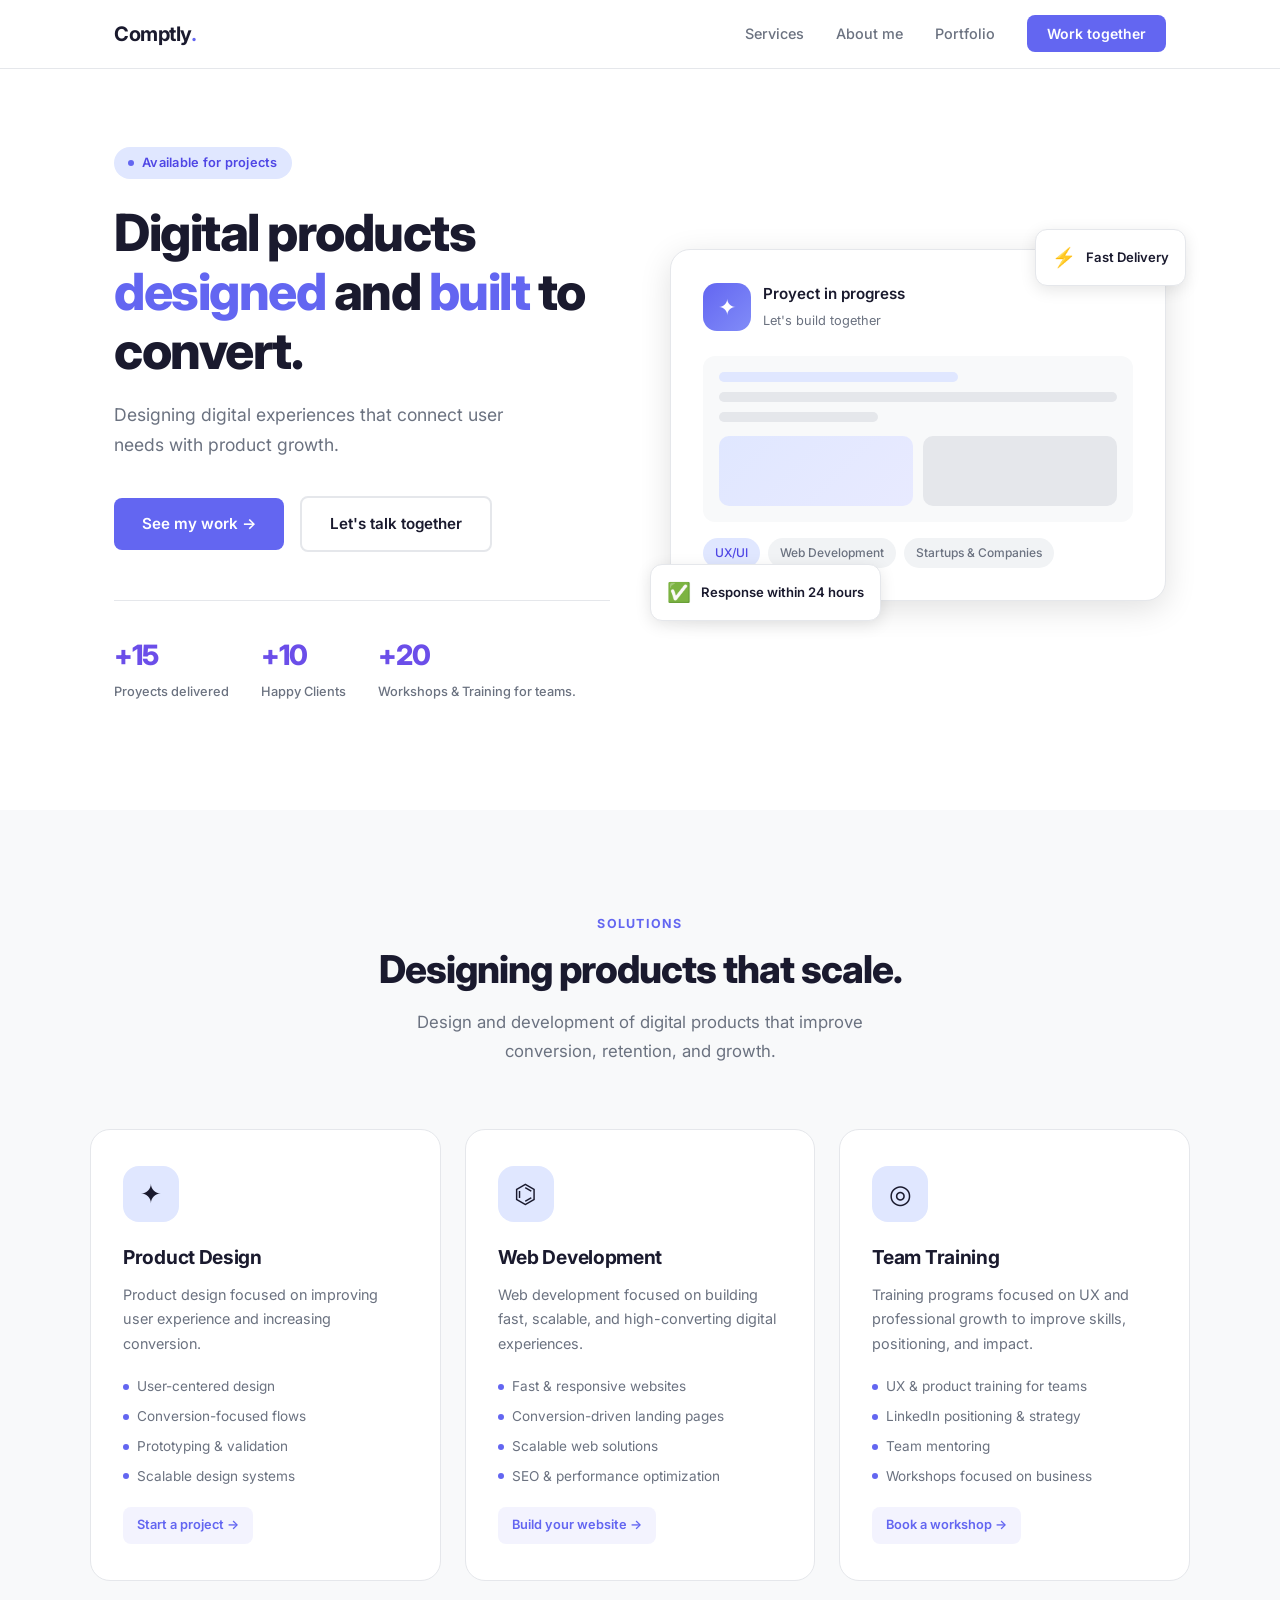
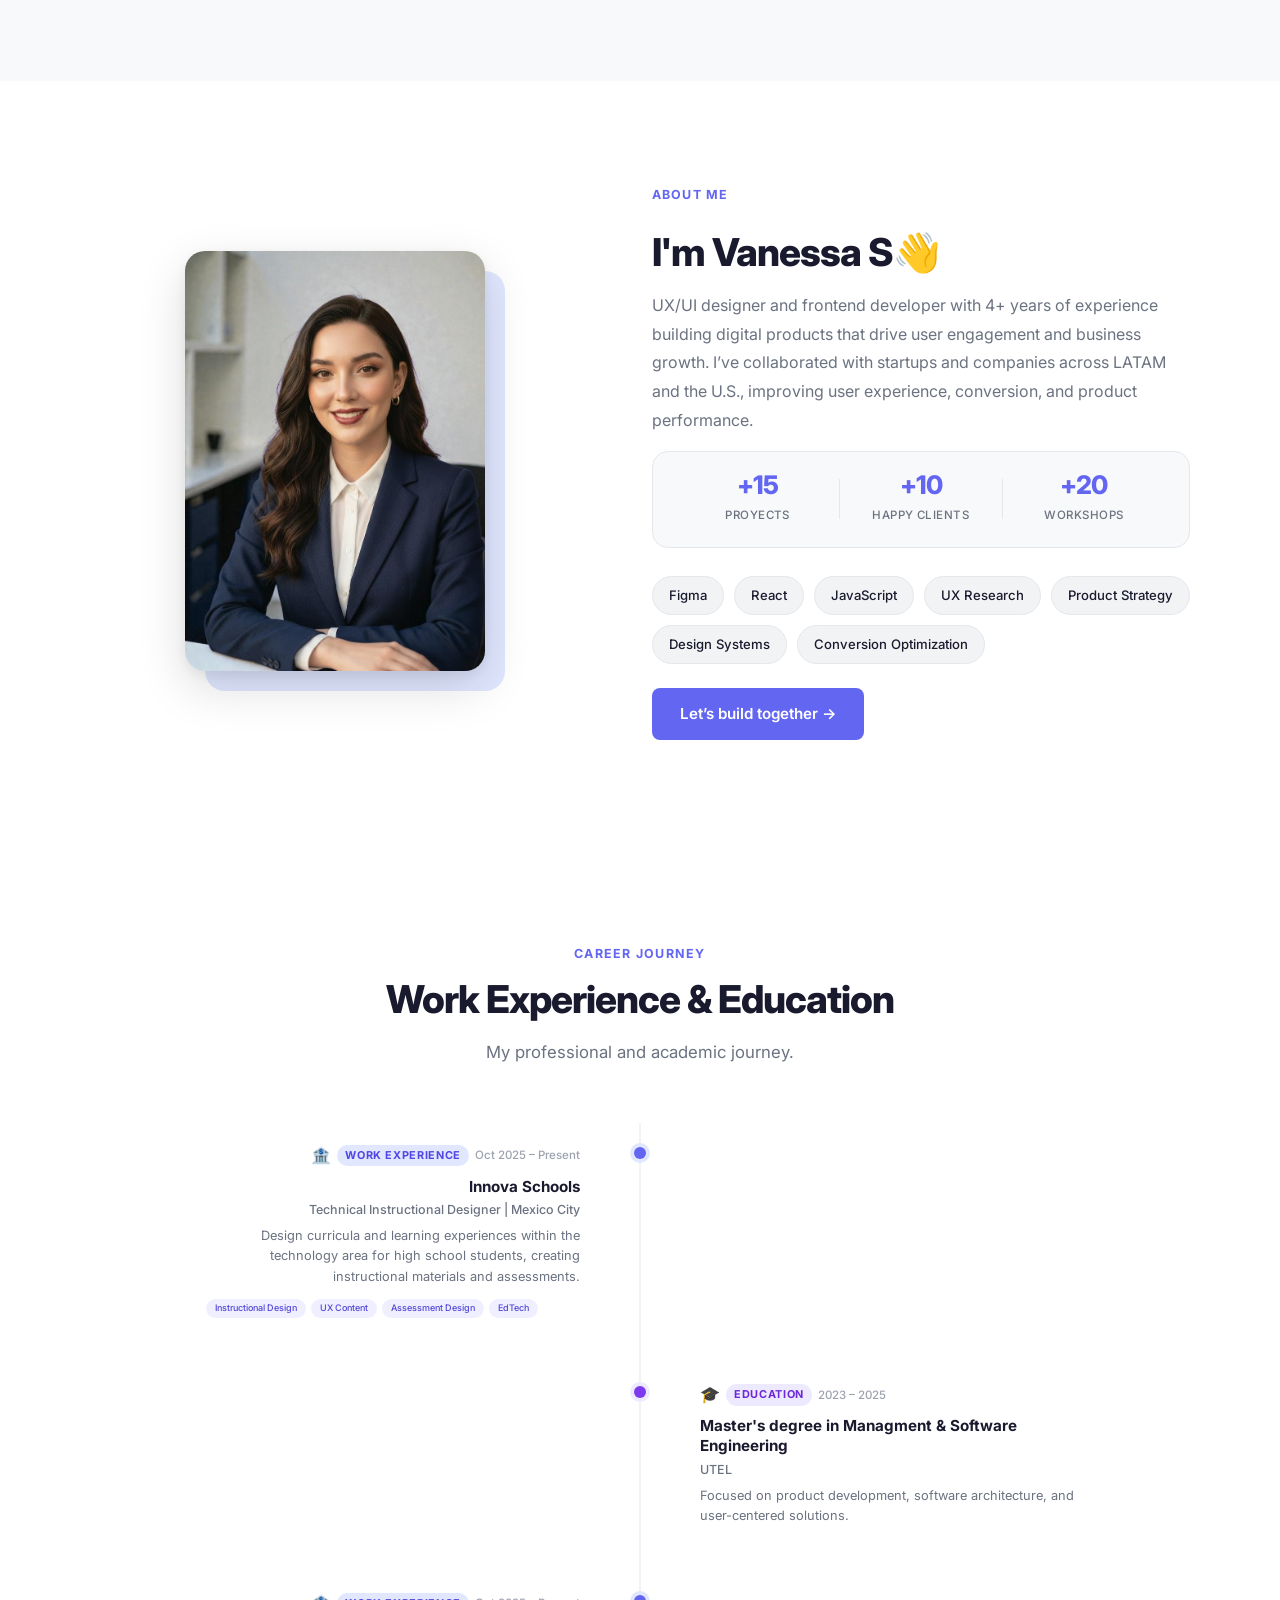
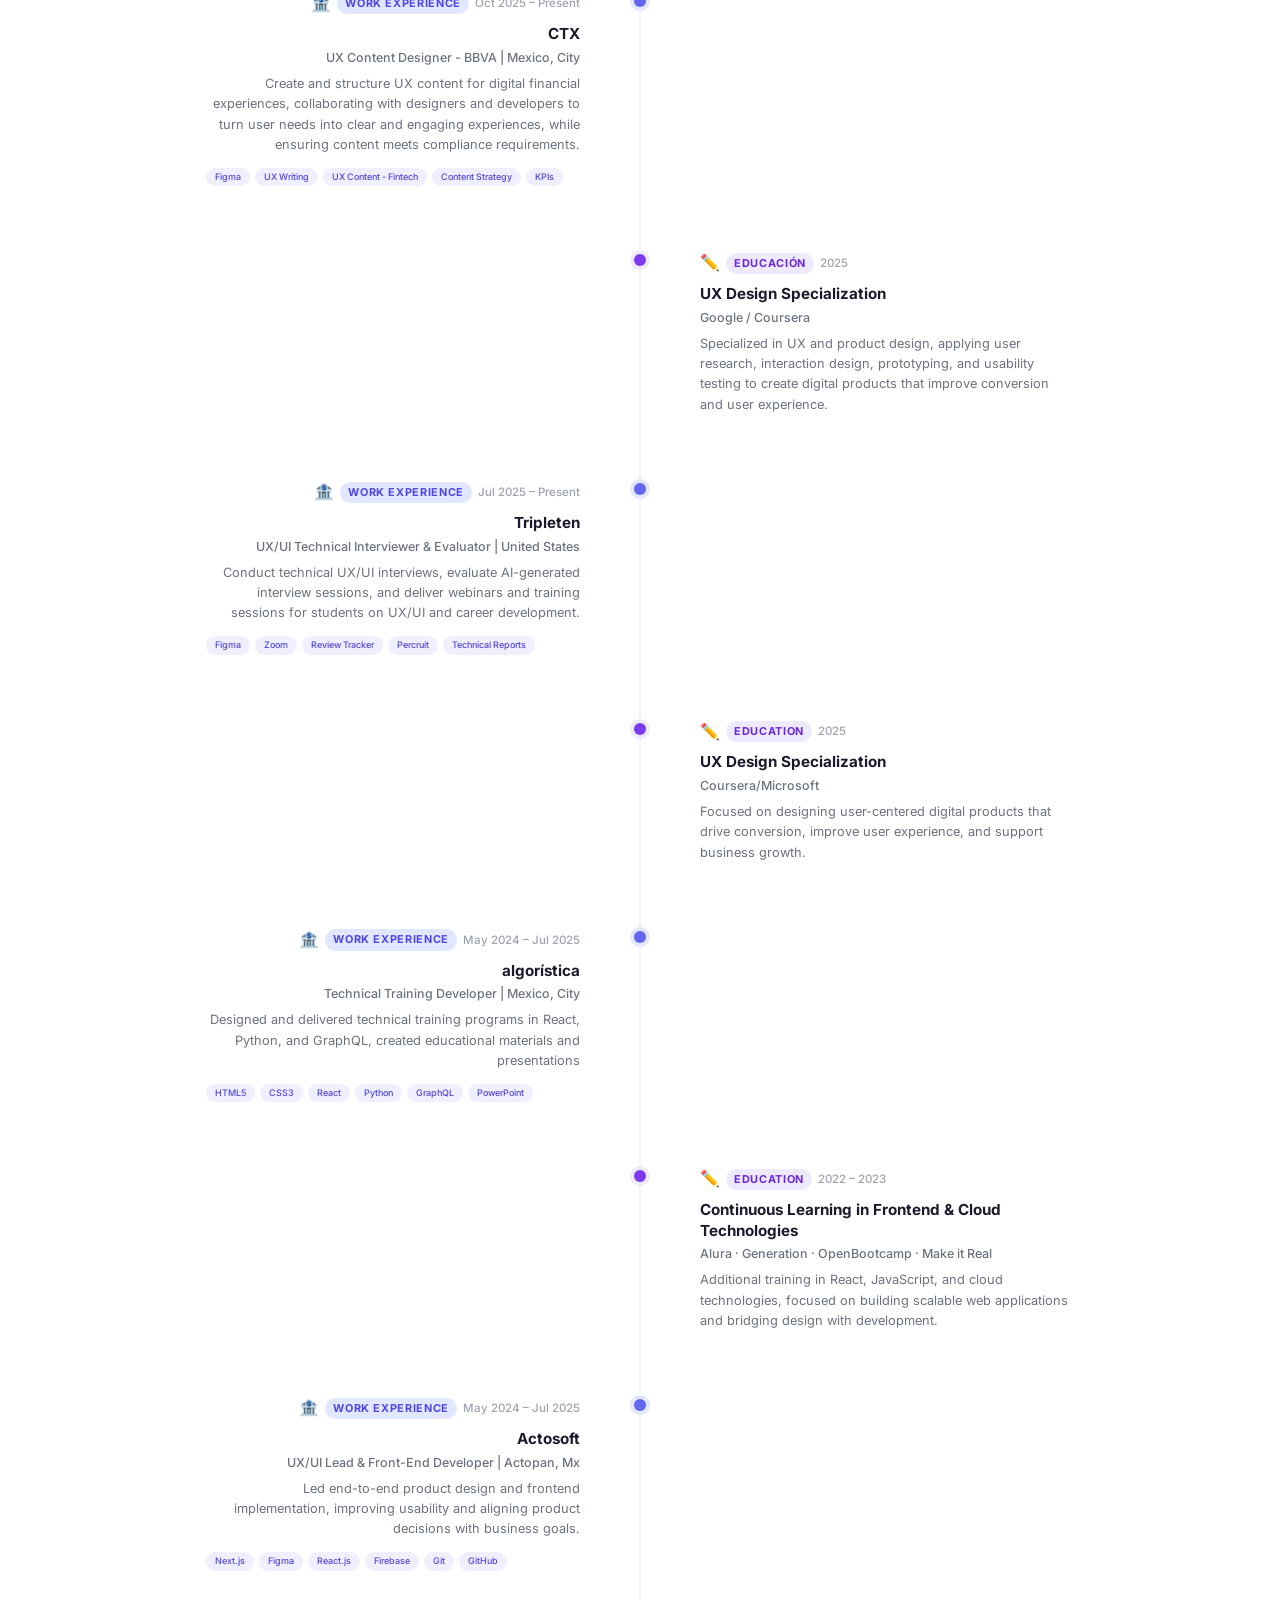
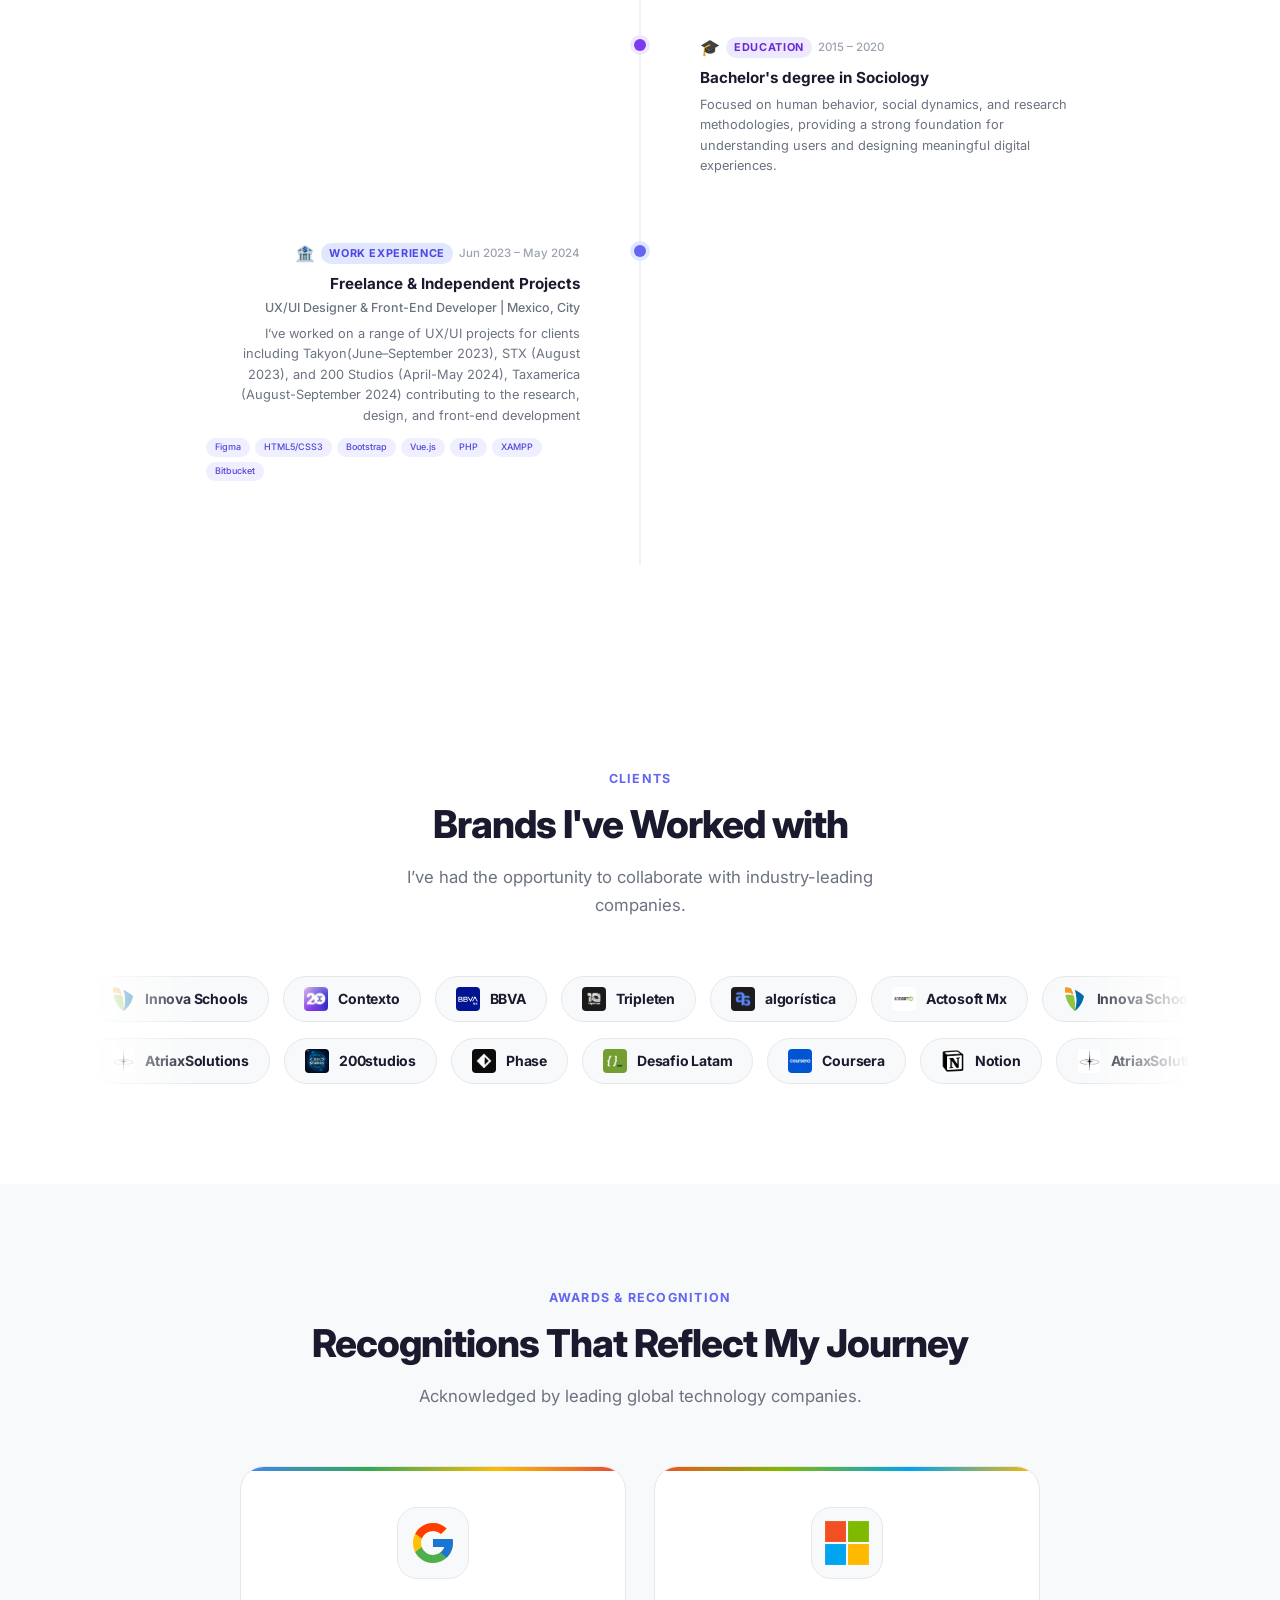
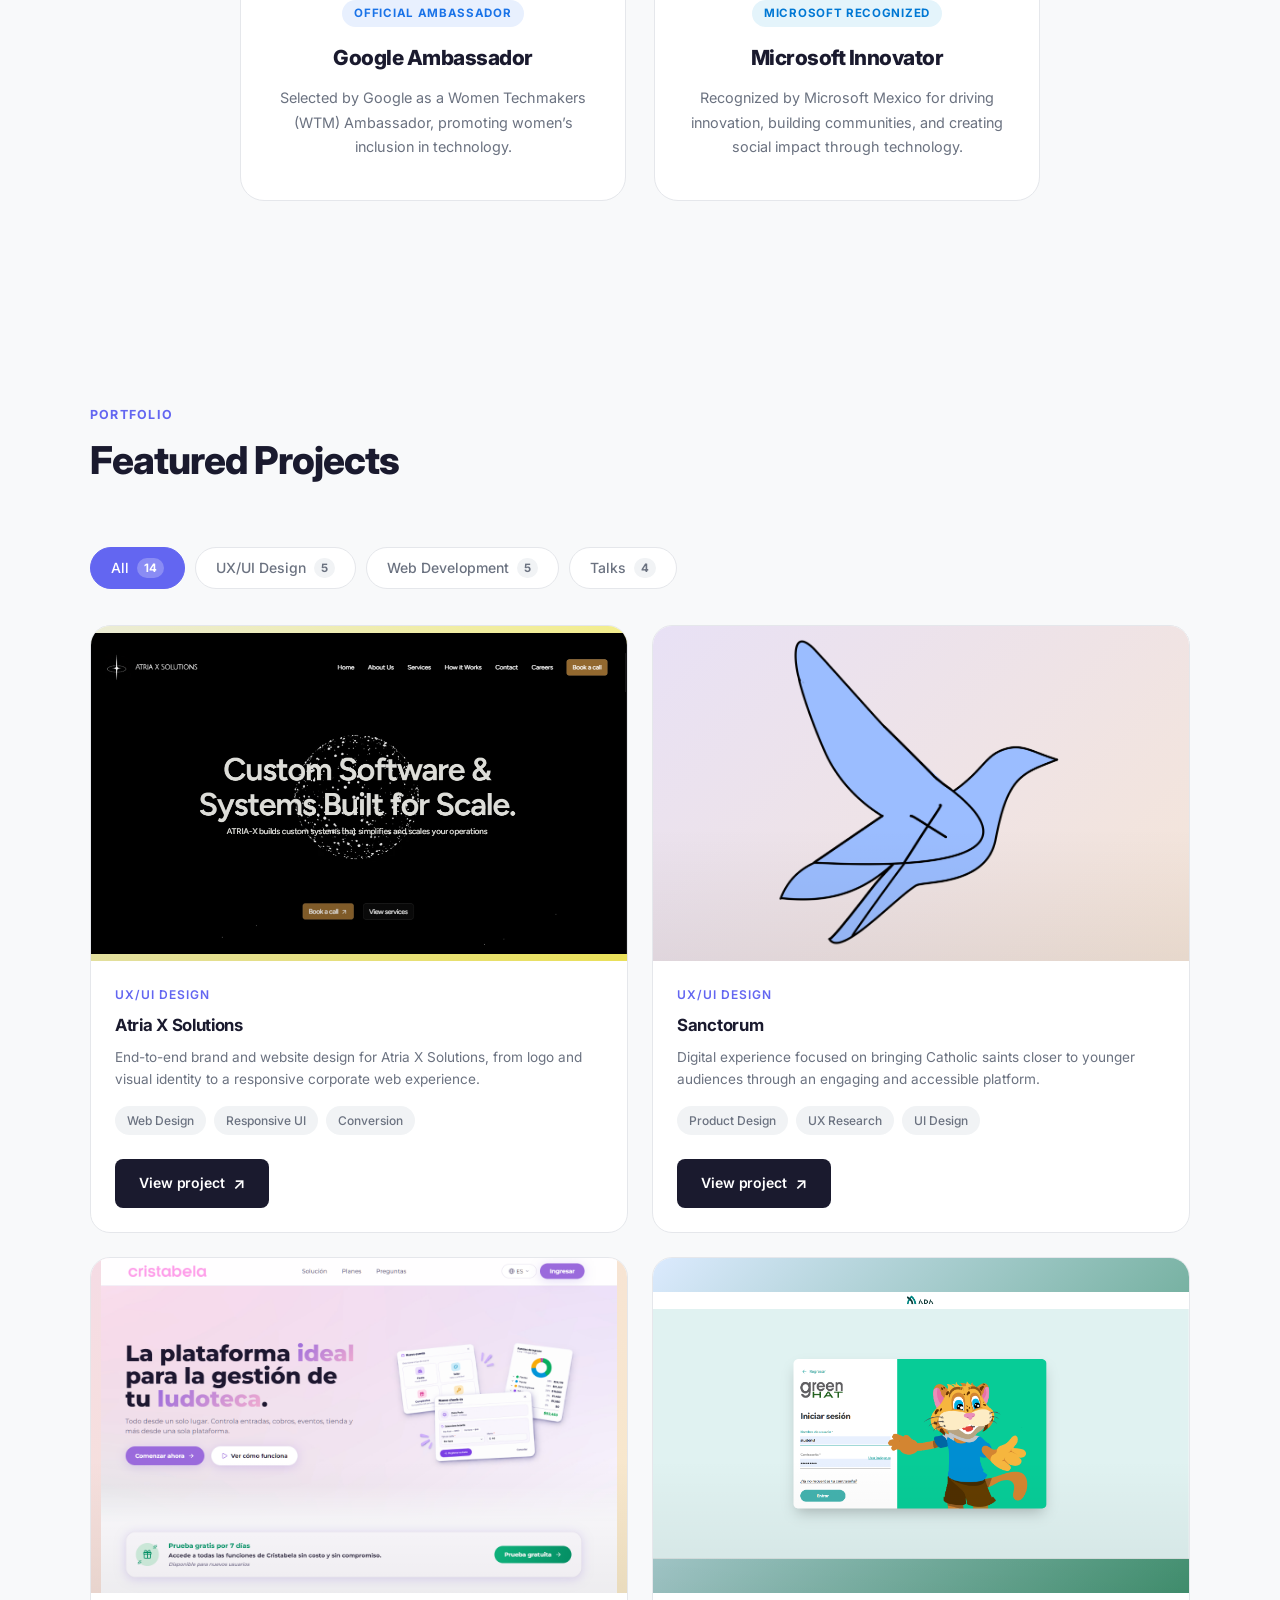
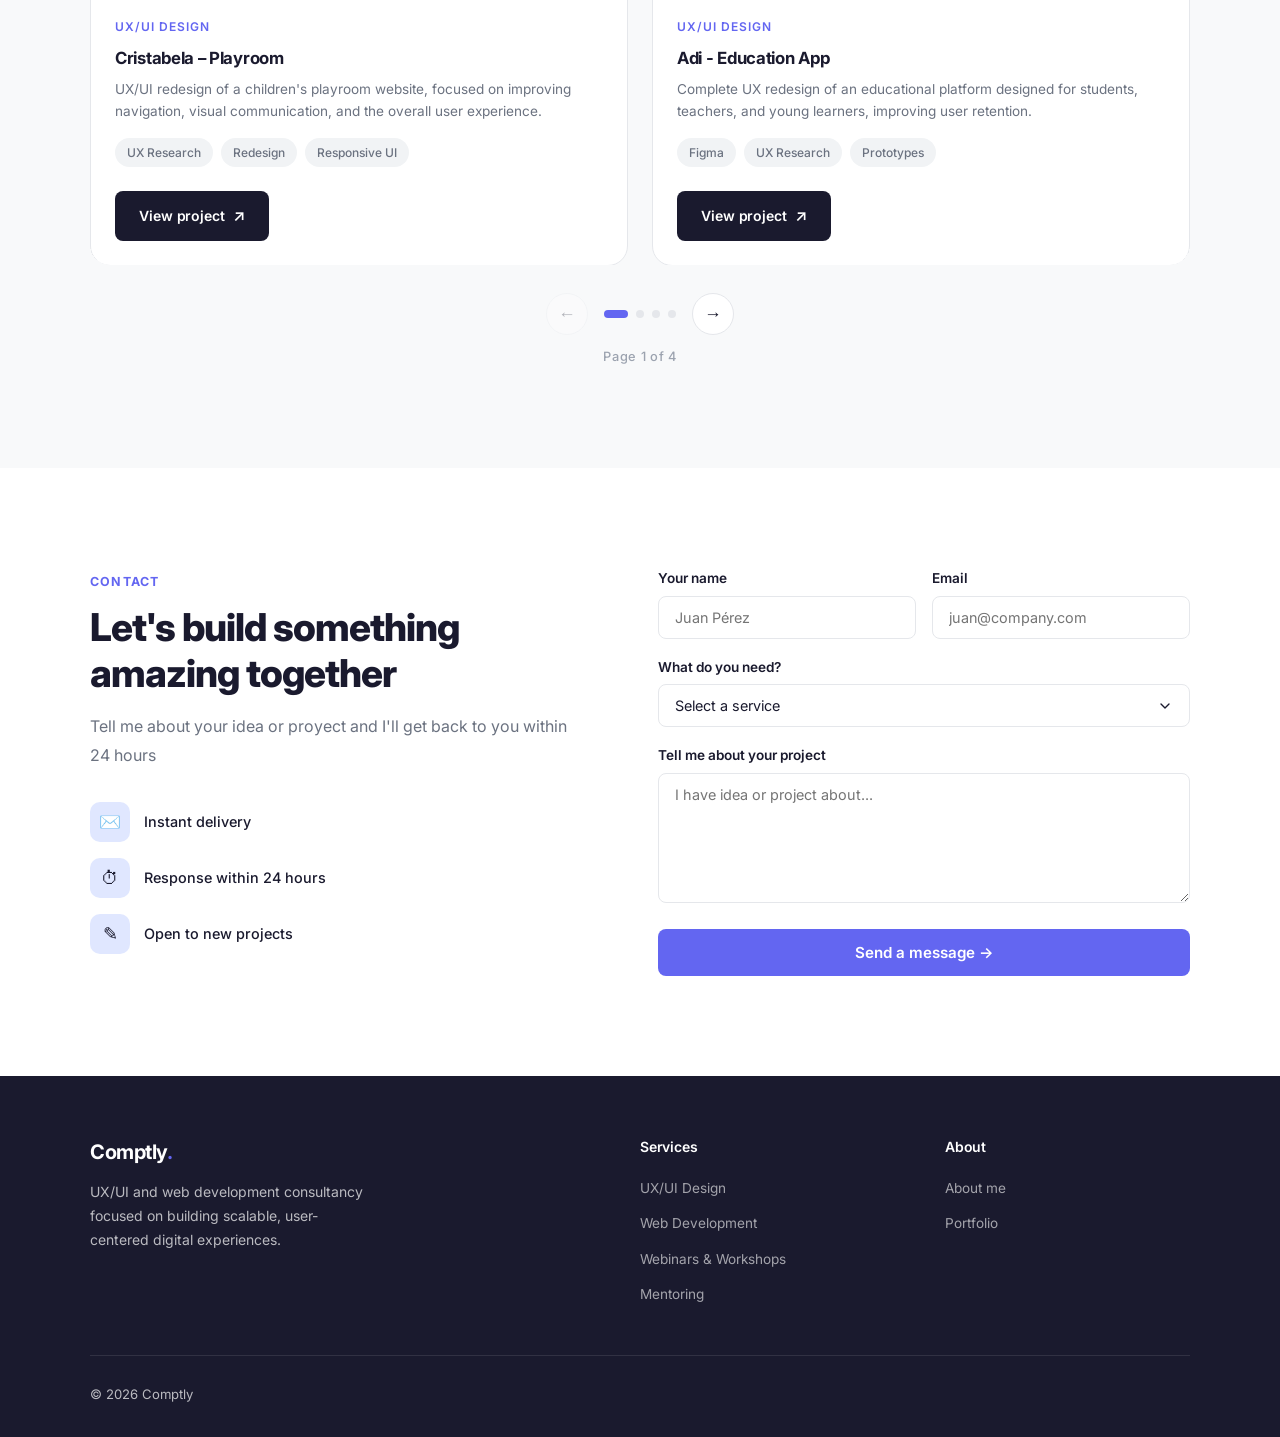
==== index.html @ 7d07306a "add correction" ====
<!DOCTYPE html>
<html lang="en">

<head>
  <meta charset="UTF-8" />
  <meta name="viewport" content="width=device-width, initial-scale=1.0" />
  <title>Comptly</title>
  <link rel="icon" type="image/png" href="./assets/COMPTPLY.png">
  <meta name="description" content="Diseñadora UX/UI y desarrolladora web freelance." />
<link rel="stylesheet" href="./css/styles.css">
</head>

<body>

  <!-- ========== NAVBAR ========== -->
  <nav class="navbar" id="navbar">
    <div class="navbar-inner">
      <a href="#inicio" class="navbar-logo">Comptly<span>.</span></a>
      <ul class="navbar-links" id="navbar-links">
        <li><a href="#servicios">Services</a></li>
        <li><a href="#sobre-mi">About me</a></li>
        <li><a href="#portafolio">Portfolio</a></li>
        <li><a href="#contacto" class="navbar-cta">Work together</a></li>
      </ul>
      <button class="navbar-toggle" id="navbar-toggle" aria-label="Abrir menú">
        <span></span>
        <span></span>
        <span></span>
      </button>
    </div>
  </nav>

  <!-- ========== HERO ========== -->
  <section id="inicio" class="hero">
    <div class="hero-content">
      <div class="hero-badge">
        <span class="dot"></span> Available for projects
      </div>

      <h1> Digital products<span class="highlight"> designed</span> and <span class="highlight"> built</span> to
        convert. </h1>

      <p> Designing digital experiences that connect user needs with product growth.</p>

      <div class="hero-actions">
        <a href="#portafolio" class="btn-primary">See my work →</a>
        <a href="#contacto" class="btn-secondary">Let's talk together</a>
      </div>

      <div class="hero-stats">
        <div class="stat-item">
          <strong>+15</strong>
          <span>Proyects delivered</span>
        </div>
        <div class="stat-item">
          <strong>+10</strong>
          <span>Happy Clients</span>
        </div>
        <div class="stat-item">
          <strong>+20</strong>
          <span>Workshops & Training for teams.</span>
        </div>
      </div>
    </div>

    <!-- Visual decorativa -->
    <div class="hero-visual">
      <div class="hero-floating-badge top-right">
        <span class="badge-icon">⚡</span>
        Fast Delivery
      </div>

      <div class="hero-card-main">
        <div class="hero-card-header">
          <div class="hero-card-avatar">✦</div>
          <div class="hero-card-info">
            <strong>Proyect in progress</strong>
            <span>Let's build together</span>
          </div>
        </div>

        <div class="hero-card-mockup">
          <div class="mockup-bar accent"></div>
          <div class="mockup-bar"></div>
          <div class="mockup-bar short"></div>
          <div class="mockup-boxes">
            <div class="mockup-box colored"></div>
            <div class="mockup-box"></div>
          </div>
        </div>

        <div class="hero-card-tags">
          <span class="tag accent">UX/UI</span>
          <span class="tag">Web Development</span>
          <span class="tag">Startups & Companies</span>
        </div>
      </div>

      <div class="hero-floating-badge bottom-left">
        <span class="badge-icon">✅</span>
        Response within 24 hours
      </div>
    </div>
  </section>

  <!-- ========== SERVICIOS ========== -->
  <section id="servicios" class="section services-section">
    <div class="section-inner">
      <div class="services-header">
        <div class="section-label"> SOLUTIONS </div>
        <h2 class="section-title"> Designing products that scale.</h2>
        <p class="section-subtitle">Design and development of digital products that improve conversion, retention, and
          growth. </p>
      </div>

      <div class="services-grid">
        <!-- Servicio 1 -->
        <div class="service-card">
          <div class="service-icon">✦</div>
          <h3>Product Design</h3>
          <p>Product design focused on improving user experience and increasing conversion. </p>
          <ul class="service-list">
            <li> User-centered design </li>
            <li> Conversion-focused flows </li>
            <li> Prototyping & validation </li>
            <li> Scalable design systems </li>
          </ul>
          <a src="services-button/uxui.html" class="service-btn">
            Start a project →
          </a>
        </div>

        <!-- Servicio 2 -->
        <div class="service-card">
          <div class="service-icon">⌬</div>
          <h3> Web Development </h3>
          <p> Web development focused on building fast, scalable, and high-converting digital experiences. </p>
          <ul class="service-list">
            <li> Fast & responsive websites </li>
            <li> Conversion-driven landing pages </li>
            <li> Scalable web solutions </li>
            <li> SEO & performance optimization</li>
          </ul>
          <a src="services-button/development.html" class="service-btn">
            Build your website →
          </a>
        </div>

        <!-- Servicio 3 -->
        <div class="service-card">
          <div class="service-icon">◎</div>
          <h3>Team Training</h3>
          <p>Training programs focused on UX and professional growth to improve skills, positioning, and impact. </p>
          <ul class="service-list">
            <li> UX & product training for teams </li>
            <li> LinkedIn positioning & strategy </li>
            <li> Team mentoring </li>
            <li> Workshops focused on business </li>
          </ul>
          <a src="services-button/speaking.html" class="service-btn">
            Book a workshop →
          </a>
        </div>
      </div>
    </div>
  </section>

  <!-- ========== SOBRE MÍ ========== -->
  <section id="sobre-mi" class="section">
    <div class="section-inner">
      <div class="about-grid">

        <!-- Foto -->
        <div class="about-visual">
          <div class="about-photo-wrap">
            <!-- IMPORTANTE: Reemplaza esta URL con la ruta a tu foto real -->
            <img class="about-photo" src="./assets/wmremove-transformed (1).jpeg" alt="Foto de Vanessa S" />
          </div>
        </div>

        <!-- Contenido -->
        <div class="about-content">
          <div class="section-label">About me</div>
          <h2 class="section-title">I'm Vanessa S👋</h2>
          <p class="about-bio">
            UX/UI designer and frontend developer with 4+ years of experience building digital products that drive user
            engagement and business growth.
            I’ve collaborated with startups and companies across LATAM and the U.S., improving user experience,
            conversion, and product performance.
          </p>

          <!-- Mini stats -->
          <div class="about-stats-row">
            <div class="about-stat-item">
              <strong> +15 </strong>
              <span> Proyects </span>
            </div>
            <div class="about-stat-divider"></div>
            <div class="about-stat-item">
              <strong> +10 </strong>
              <span> Happy Clients</span>
            </div>
            <div class="about-stat-divider"></div>
            <div class="about-stat-item">
              <strong>+20</strong>
              <span> Workshops </span>
            </div>
          </div>

          <!-- Skills -->
          <div class="about-skills">
            <span class="skill-chip">Figma</span>
            <span class="skill-chip">React</span>
            <span class="skill-chip">JavaScript</span>
            <span class="skill-chip">UX Research</span>
            <span class="skill-chip">Product Strategy</span>
            <span class="skill-chip">Design Systems</span>
            <span class="skill-chip">Conversion Optimization</span>
          </div>

          <a href="#contacto" class="btn-primary about-cta">Let’s build together →</a>
        </div>
      </div>
    </div>
  </section>

  <!-- ========== TRAYECTORIA (TIMELINE) ========== -->
  <section id="empresas" class="section empresas-section">
    <div class="section-inner">
      <div class="section-header-center">
        <div class="section-label">Career Journey</div>
        <h2 class="section-title">Work Experience & Education</h2>
        <p class="section-subtitle">My professional and academic journey.</p>
      </div>

      <div class="tl-wrap">
        <div class="tl-center-line"></div>

        <!-- 2025–2026 — Innova S -->
        <div class="tl-item tl-left">
          <div class="tl-card">
            <div class="tl-badge">
              <span>🏦</span>
              <span class="tl-tipo exp">Work Experience</span>
              <span class="tl-period">Oct 2025 – Present </span>
            </div>
            <strong class="tl-title">Innova Schools </strong>
            <p class="tl-sub">Technical Instructional Designer | Mexico City </p>
            <p class="tl-desc"><p class="tl-desc">
  Design curricula and learning experiences within the technology area for high school students,
  creating instructional materials and assessments.
</p> </p>
            <div class="tl-tech">
              <span> Instructional Design</span>
              <span>UX Content</span>
              <span>Assessment Design</span>
              <span>EdTech</span>
            </div>
          </div>
          <div class="tl-dot-wrap">
            <div class="tl-dot exp"></div>
          </div>
        </div>

        <!-- 2023–2025 — UTEL -->
        <div class="tl-item tl-right">
          <div class="tl-dot-wrap">
            <div class="tl-dot edu"></div>
          </div>
          <div class="tl-card">
            <div class="tl-badge">
              <span>🎓</span>
              <span class="tl-tipo edu">Education</span>
              <span class="tl-period">2023 – 2025</span>
            </div>
            <strong class="tl-title"> Master's degree in Managment & Software Engineering </strong>
            <p class="tl-sub">UTEL</p>
            <p class="tl-desc"> Focused on product development, software architecture, and user-centered solutions.</p>
          </div>
        </div>

        <!-- 2025–2026 — Contexto -->
        <div class="tl-item tl-left">
          <div class="tl-card">
            <div class="tl-badge">
              <span>🏦</span>
              <span class="tl-tipo exp">Work Experience</span>
              <span class="tl-period">Oct 2025 – Present</span>
            </div>
            <strong class="tl-title">CTX</strong>
            <p class="tl-sub">UX Content Designer - BBVA | Mexico, City</p>
            <p class="tl-desc">Create and structure UX content for digital financial experiences, collaborating
              with designers and developers to turn user needs into clear and engaging experiences,
              while ensuring content meets compliance requirements.</p>
            <div class="tl-tech">
              <span>Figma</span>
              <span>UX Writing</span>
              <span>UX Content - Fintech</span>
              <span>Content Strategy</span>
              <span>KPIs</span>
            </div>
          </div>
          <div class="tl-dot-wrap">
            <div class="tl-dot exp"></div>
          </div>
        </div>

        <!-- 2025 — Google UX -->
        <div class="tl-item tl-right">
          <div class="tl-dot-wrap">
            <div class="tl-dot edu"></div>
          </div>
          <div class="tl-card">
            <div class="tl-badge">
              <span>✏️</span>
              <span class="tl-tipo edu">Educación</span>
              <span class="tl-period">2025</span>
            </div>
            <strong class="tl-title">UX Design Specialization</strong>
            <p class="tl-sub">Google / Coursera</p>
            <p class="tl-desc">Specialized in UX and product design, applying user research, interaction design,
              prototyping, and usability testing to create digital products that improve conversion and user experience.
            </p>
          </div>
        </div>

        <!-- 2025–2026 — Tripleten -->
        <div class="tl-item tl-left">
          <div class="tl-card">
            <div class="tl-badge">
              <span>🏦</span>
              <span class="tl-tipo exp">Work Experience</span>
              <span class="tl-period">Jul 2025 – Present</span>
            </div>
            <strong class="tl-title">Tripleten</strong>
            <p class="tl-sub"> UX/UI Technical Interviewer & Evaluator | United States</p>
            <p class="tl-desc"> Conduct technical UX/UI interviews, evaluate AI-generated interview sessions,
              and deliver webinars and training sessions for students on UX/UI and career development.</p>
            <div class="tl-tech">
              <span>Figma</span>
              <span>Zoom</span>
              <span>Review Tracker</span>
              <span>Percruit</span>
              <span>Technical Reports</span>
            </div>
          </div>
          <div class="tl-dot-wrap">
            <div class="tl-dot exp"></div>
          </div>
        </div>

        <!-- 2025 — Microsoft -->
        <div class="tl-item tl-right">
          <div class="tl-dot-wrap">
            <div class="tl-dot edu"></div>
          </div>
          <div class="tl-card">
            <div class="tl-badge">
              <span>✏️</span>
              <span class="tl-tipo edu">Education</span>
              <span class="tl-period">2025</span>
            </div>
            <strong class="tl-title">UX Design Specialization</strong>
            <p class="tl-sub">Coursera/Microsoft</p>
            <p class="tl-desc">Focused on designing user-centered digital products that drive conversion, improve user
              experience, and support business growth.</p>
          </div>
        </div>

        <!-- 2025–2026 — Algorística -->
        <div class="tl-item tl-left">
          <div class="tl-card">
            <div class="tl-badge">
              <span>🏦</span>
              <span class="tl-tipo exp">Work Experience</span>
              <span class="tl-period">May 2024 – Jul 2025</span>
            </div>
            <strong class="tl-title">algorística</strong>
            <p class="tl-sub">Technical Training Developer | Mexico, City</p>
            <p class="tl-desc"> Designed and delivered technical training programs in React, Python, and GraphQL,
              created educational materials and presentations </p>
            <div class="tl-tech">
              <span>HTML5</span>
              <span>CSS3</span>
              <span>React</span>
              <span>Python</span>
              <span>GraphQL</span>
              <span>PowerPoint</span>
            </div>
          </div>
          <div class="tl-dot-wrap">
            <div class="tl-dot exp"></div>
          </div>
        </div>

        <!-- 2022–2023 — Bootcamps -->
        <div class="tl-item tl-right">
          <div class="tl-dot-wrap">
            <div class="tl-dot edu"></div>
          </div>
          <div class="tl-card">
            <div class="tl-badge">
              <span>✏️</span>
              <span class="tl-tipo edu">Education</span>
              <span class="tl-period">2022 – 2023</span>
            </div>
            <strong class="tl-title">Continuous Learning in Frontend & Cloud Technologies</strong>
            <p class="tl-sub">Alura · Generation · OpenBootcamp · Make it Real</p>
            <p class="tl-desc">Additional training in React, JavaScript, and cloud technologies, focused on building
              scalable web applications and bridging design with development.</p>
          </div>
        </div>

        <!-- 2025–2026 — Actosoft -->
        <div class="tl-item tl-left">
          <div class="tl-card">
            <div class="tl-badge">
              <span>🏦</span>
              <span class="tl-tipo exp">Work Experience</span>
              <span class="tl-period">May 2024 – Jul 2025</span>
            </div>
            <strong class="tl-title">Actosoft</strong>
            <p class="tl-sub">UX/UI Lead & Front-End Developer | Actopan, Mx</p>
            <p class="tl-desc">Led end-to-end product design and frontend implementation, improving usability and
              aligning product decisions with business goals.</p>
            <div class="tl-tech">
              <span>Next.js</span>
              <span>Figma</span>
              <span>React.js</span>
              <span>Firebase</span>
              <span>Git</span>
              <span>GitHub</span>
            </div>
          </div>
          <div class="tl-dot-wrap">
            <div class="tl-dot exp"></div>
          </div>
        </div>

        <!-- 2015–2020 — Sociology-->
        <div class="tl-item tl-right">
          <div class="tl-dot-wrap">
            <div class="tl-dot edu"></div>
          </div>
          <div class="tl-card">
            <div class="tl-badge">
              <span>🎓</span>
              <span class="tl-tipo edu">Education</span>
              <span class="tl-period">2015 – 2020</span>
            </div>
            <strong class="tl-title">Bachelor's degree in Sociology</strong>
            <p class="tl-sub"></p>
            <p class="tl-desc">Focused on human behavior, social dynamics, and research methodologies, providing a
              strong foundation for understanding users and designing meaningful digital experiences.</p>
          </div>
        </div>

        <!-- 2025–2026 — freelance -->
        <div class="tl-item tl-left">
          <div class="tl-card">
            <div class="tl-badge">
              <span>🏦</span>
              <span class="tl-tipo exp">Work Experience</span>
              <span class="tl-period"> Jun 2023 – May 2024</span>
            </div>
            <strong class="tl-title">Freelance & Independent Projects</strong>
            <p class="tl-sub"> UX/UI Designer & Front-End Developer | Mexico, City</p>
            <p class="tl-desc"> I’ve worked on a range of UX/UI projects for clients including Takyon(June–September
              2023), STX (August 2023), and 200 Studios (April-May 2024), Taxamerica (August-September 2024)
              contributing to the research, design, and front-end development
            </p>
            <div class="tl-tech">
              <span>Figma</span>
              <span>HTML5/CSS3</span>
              <span>Bootstrap</span>
              <span>Vue.js</span>
              <span>PHP</span>
              <span>XAMPP</span>
              <span>Bitbucket</span>
            </div>
          </div>

          <div class="tl-dot-wrap">
            <div class="tl-dot exp"></div>
          </div>
        </div>

      </div>
    </div>
  </section>

  <!-- ========== MARCAS ========== -->
  <section id="marcas" class="section marcas-section">
    <div class="section-inner">
      <div class="section-header-center">
        <div class="section-label">Clients</div>
        <h2 class="section-title">Brands I've Worked with</h2>
        <p class="section-subtitle">I’ve had the opportunity to collaborate with industry-leading companies.</p>
      </div>

      <!-- Fila 1 — izquierda a derecha -->
      <div class="marcas-marquee-wrapper">
        <div class="marcas-marquee">
          <!-- Duplicadas para el loop infinito -->
          <div class="marca-pill">
            <div class="marca-logo-wrap"><img class="marca-logo" src="./assets/Innova_Schools_escudo.webp"
                alt="innovaschools"><span class="marca-logo-fallback">I</span></div><span class="marca-nombre">Innova
              Schools</span>
          </div>
          <div class="marca-pill">
            <div class="marca-logo-wrap"><img class="marca-logo" src="./assets/contexto_didctico_logo.jpg"
                alt="contexto"><span class="marca-logo-fallback">C</span></div><span
              class="marca-nombre">Contexto</span>
          </div>
          <div class="marca-pill">
            <div class="marca-logo-wrap"><img class="marca-logo" src="./assets/app-bbva-icon-320.im1761094731973im.avif"
                alt="BBVA"><span class="marca-logo-fallback">B</span></div><span class="marca-nombre">BBVA</span>
          </div>
          <div class="marca-pill">
            <div class="marca-logo-wrap"><img class="marca-logo" src="./assets/tripleten1.png" alt="tripleten"><span
                class="marca-logo-fallback">T</span></div><span class="marca-nombre">Tripleten</span>
          </div>
          <div class="marca-pill">
            <div class="marca-logo-wrap"><img class="marca-logo" src="./assets/algorstica_logo.webp"
                alt="algoristica"><span class="marca-logo-fallback">A</span></div><span
              class="marca-nombre">algorística</span>
          </div>
          <div class="marca-pill">
            <div class="marca-logo-wrap"><img class="marca-logo" src="./assets/actosoft2.png" alt="actosoftmx"><span
                class="marca-logo-fallback">A</span></div><span class="marca-nombre">Actosoft Mx</span>
          </div>
          <!-- Duplicado para el loop -->
          <div class="marca-pill">
            <div class="marca-logo-wrap"><img class="marca-logo" src="./assets/Innova_Schools_escudo.webp"
                alt="innovaschools"><span class="marca-logo-fallback">I</span></div><span class="marca-nombre">Innova
              Schools</span>
          </div>
          <div class="marca-pill">
            <div class="marca-logo-wrap"><img class="marca-logo" src="./assets/contexto_didctico_logo.jpg"
                alt="contexto"><span class="marca-logo-fallback">C</span></div><span
              class="marca-nombre">Contexto</span>
          </div>
          <div class="marca-pill">
            <div class="marca-logo-wrap"><img class="marca-logo" src="./assets/app-bbva-icon-320.im1761094731973im.avif"
                alt="BBVA"><span class="marca-logo-fallback">L</span></div><span class="marca-nombre">BBVA</span>
          </div>
          <div class="marca-pill">
            <div class="marca-logo-wrap"><img class="marca-logo" src="./assets/tripleten1.png" alt="tripleten"><span
                class="marca-logo-fallback">T</span></div><span class="marca-nombre">Tripleten</span>
          </div>
          <div class="marca-pill">
            <div class="marca-logo-wrap"><img class="marca-logo" src="./assets/algorstica_logo.webp"
                alt="algoristica"><span class="marca-logo-fallback">A</span></div><span
              class="marca-nombre">algorística</span>
          </div>
          <div class="marca-pill">
            <div class="marca-logo-wrap"><img class="marca-logo" src="./assets/actosoft2.png" alt="actosoftmx"><span
                class="marca-logo-fallback">A</span></div><span class="marca-nombre">Actosoft Mx</span>
          </div>
        </div>
      </div>

      <!-- Fila 2 — derecha a izquierda -->
      <div class="marcas-marquee-wrapper reverse">
        <div class="marcas-marquee reverse">
          <div class="marca-pill">
            <div class="marca-logo-wrap"><img class="marca-logo" src="./assets/LOGO_ATRIAXSOLUTIONS_FONDOBLANCO_formatoimagen.png"
                alt="atriaxsolutions"><span class="marca-logo-fallback">A</span></div><span class="marca-nombre">AtriaxSolutions</span>
          </div>
          <div class="marca-pill">
            <div class="marca-logo-wrap"><img class="marca-logo" src="./assets/200 studios.jpeg" alt="200studios"><span
                class="marca-logo-fallback">S</span></div><span class="marca-nombre">200studios</span>
          </div>
          <div class="marca-pill">
            <div class="marca-logo-wrap"><img class="marca-logo" src="./assets/phase-icon-filled-256.webp"
                alt="phase"><span class="marca-logo-fallback">P</span></div><span class="marca-nombre">Phase</span>
          </div>
          <div class="marca-pill">
            <div class="marca-logo-wrap"><img class="marca-logo" src="./assets/desafiolatam.jpg"
                alt="desafioLatam"><span class="marca-logo-fallback">D</span></div><span class="marca-nombre">Desafio
              Latam</span>
          </div>
          <div class="marca-pill">
            <div class="marca-logo-wrap"><img class="marca-logo" src="./assets/Coursera-Logo_600x600.svg.png"
                alt="coursera"><span class="marca-logo-fallback">C</span></div><span
              class="marca-nombre">Coursera</span>
          </div>
          <div class="marca-pill">
            <div class="marca-logo-wrap"><img class="marca-logo" src="./assets/notion.png" alt="notion"><span
                class="marca-logo-fallback">N</span></div><span class="marca-nombre">Notion</span>
          </div>
          <!-- Duplicado -->
          <div class="marca-pill">
            <div class="marca-logo-wrap"><img class="marca-logo" src="./assets/LOGO_ATRIAXSOLUTIONS_FONDOBLANCO_formatoimagen.png"
                alt="atriaxsolutions"><span class="marca-logo-fallback">A</span></div><span class="marca-nombre">AtriaxSolutions</span>
          </div>
          <div class="marca-pill">
            <div class="marca-logo-wrap"><img class="marca-logo" src="./assets/200 studios.jpeg" alt="200studios"><span
                class="marca-logo-fallback">S</span></div><span class="marca-nombre">200studios</span>
          </div>
          <div class="marca-pill">
            <div class="marca-logo-wrap"><img class="marca-logo" src="./assets/phase-icon-filled-256.webp"
                alt="phase"><span class="marca-logo-fallback">P</span></div><span class="marca-nombre">Phase</span>
          </div>
          <div class="marca-pill">
            <div class="marca-logo-wrap"><img class="marca-logo" src="./assets/desafiolatam.jpg"
                alt="desafioLatam"><span class="marca-logo-fallback">D</span></div><span class="marca-nombre">Desafio
              Latam</span>
          </div>
          <div class="marca-pill">
            <div class="marca-logo-wrap"><img class="marca-logo" src="./assets/Coursera-Logo_600x600.svg.png"
                alt="coursera"><span class="marca-logo-fallback">C</span></div><span
              class="marca-nombre">Coursera</span>
          </div>
          <div class="marca-pill">
            <div class="marca-logo-wrap"><img class="marca-logo" src="./assets/notion.png" alt="notion"><span
                class="marca-logo-fallback">N</span></div><span class="marca-nombre">Notion</span>
          </div>
        </div>
      </div>
    </div>
  </section>

  <!-- ========== RECONOCIMIENTOS ========== -->
  <section id="reconocimientos" class="section reconocimientos-section">
    <div class="section-inner">
      <div class="section-header-center">
        <div class="section-label">Awards & Recognition</div>
        <h2 class="section-title">Recognitions That Reflect My Journey</h2>
        <p class="section-subtitle">Acknowledged by leading global technology companies.</p>
      </div>
      <div class="reconocimientos-grid">
        <div class="reconocimiento-card google-card">
          <div class="reconocimiento-logo-wrap">
            <svg xmlns="http://www.w3.org/2000/svg" viewBox="0 0 48 48" width="48" height="48">
              <path fill="#FFC107"
                d="M43.611 20.083H42V20H24v8h11.303c-1.649 4.657-6.08 8-11.303 8-6.627 0-12-5.373-12-12s5.373-12 12-12c3.059 0 5.842 1.154 7.961 3.039l5.657-5.657C34.046 6.053 29.268 4 24 4 12.955 4 4 12.955 4 24s8.955 20 20 20 20-8.955 20-20c0-1.341-.138-2.65-.389-3.917z" />
              <path fill="#FF3D00"
                d="M6.306 14.691l6.571 4.819C14.655 15.108 18.961 12 24 12c3.059 0 5.842 1.154 7.961 3.039l5.657-5.657C34.046 6.053 29.268 4 24 4c-7.682 0-14.344 4.337-17.694 10.691z" />
              <path fill="#4CAF50"
                d="M24 44c5.166 0 9.86-1.977 13.409-5.192l-6.19-5.238C29.211 35.091 26.715 36 24 36c-5.202 0-9.619-3.317-11.283-7.946l-6.522 5.025C9.505 39.556 16.227 44 24 44z" />
              <path fill="#1976D2"
                d="M43.611 20.083H42V20H24v8h11.303c-.792 2.237-2.231 4.166-4.087 5.571l6.19 5.238C36.971 39.205 44 34 44 24c0-1.341-.138-2.65-.389-3.917z" />
            </svg>
          </div>
          <div class="reconocimiento-badge google-badge">Official Ambassador</div>
          <h3 class="reconocimiento-title">Google Ambassador</h3>
          <p class="reconocimiento-desc">Selected by Google as a Women Techmakers (WTM) Ambassador, promoting women’s
            inclusion in technology. </p>
        </div>
        <div class="reconocimiento-card microsoft-card">
          <div class="reconocimiento-logo-wrap">
            <svg xmlns="http://www.w3.org/2000/svg" viewBox="0 0 23 23" width="48" height="48">
              <rect x="1" y="1" width="10" height="10" fill="#f25022" />
              <rect x="12" y="1" width="10" height="10" fill="#7fba00" />
              <rect x="1" y="12" width="10" height="10" fill="#00a4ef" />
              <rect x="12" y="12" width="10" height="10" fill="#ffb900" />
            </svg>
          </div>
          <div class="reconocimiento-badge microsoft-badge">Microsoft Recognized</div>
          <h3 class="reconocimiento-title">Microsoft Innovator</h3>
          <p class="reconocimiento-desc">Recognized by Microsoft Mexico for driving innovation, building communities,
            and creating social impact through technology.</p>
        </div>
      </div>
    </div>
  </section>

  <!-- ========== PORTAFOLIO ========== -->
  <section id="portafolio" class="section portfolio-section">
    <div class="section-inner">
      <div class="portfolio-header">
        <div>
          <div class="section-label">Portfolio</div>
          <h2 class="section-title" id="portfolio-titulo">Featured Projects</h2>
        </div>

      </div>

      <!-- Filtros -->
      <div class="portfolio-tabs" id="portfolio-tabs"></div>

      <!-- Carrusel -->
      <div class="carrusel-wrapper" id="carrusel-wrapper" tabindex="0" aria-label="Carrusel de proyectos">
        <div class="carrusel-track-outer">
          <div class="carrusel-track" id="carrusel-track"></div>
        </div>

        <div class="carrusel-controls">
          <button class="carrusel-btn" id="btn-anterior" aria-label="Página anterior">←</button>
          <div class="carrusel-dots" id="carrusel-dots"></div>
          <button class="carrusel-btn" id="btn-siguiente" aria-label="Página siguiente">→</button>
        </div>
        <div class="carrusel-counter" id="carrusel-counter"></div>
      </div>
    </div>
  </section>

  <!-- ========== CONTACTO ========== -->
  <section id="contacto" class="section">
    <div class="section-inner">
      <div class="contact-grid">
        <!-- Info -->
        <div class="contact-info">
          <div class="section-label">Contact</div>
          <h2 class="section-title">Let's build something amazing together</h2>
          <p>Tell me about your idea or proyect and I'll get back to you within 24 hours</p>

          <div class="contact-methods">
            <div class="contact-method">
              <div class="contact-method-icon">✉️</div>
              Instant delivery
            </div>
            <div class="contact-method">
              <div class="contact-method-icon">⏱</div>
              Response within 24 hours
            </div>
            <div class="contact-method">
              <div class="contact-method-icon">✎</div>
              Open to new projects
            </div>
          </div>
        </div>
        <!-- Info -->

        <!-- Formulario -->
        <div>
          <div class="form-success" id="form-success" style="display:none;">
            ✅ Thanks! Your message has been sent. I'll get back to you within 24 hours.
          </div>
          <!--Form-sucess-->

          <!--FORM-->
          <form class="contact-form" id="contact-form">
            <div class="form-row">

              <div class="form-group">
                <label for="nombre">Your name</label>
                <input id="nombre" name="nombre" type="text" placeholder="Juan Pérez" required />
              </div>
              <div class="form-group">
                <label for="email">Email</label>
                <input id="email" name="email" type="email" placeholder="juan@company.com" required />
              </div>
            </div>
            <div class="form-group">
              <label for="servicio">What do you need?</label>
              <select id="servicio" name="servicio" required>
                <option value="" disabled selected hidden>Select a service</option>
                <option value="uxui">UX/UI Design</option>
                <option value="web">Web Development</option>
                <option value="conferencia">Webinar or workshop</option>
                <option value="otro">Something else</option>
              </select>
            </div>

            <div class="form-group">
              <label for="mensaje">Tell me about your project</label>
              <textarea id="mensaje" name="mensaje" placeholder="I have idea or project about..." required></textarea>
            </div>

            <!--Form Submit-->
            <div class="form-submit">
              <button type="submit" class="btn-primary">Send a message →</button>
            </div>
          </form>
          <!--FORM-->

        </div>
        <!--Contact-->
      </div>
    </div>
  </section>

  <!-- ========== FOOTER ========== -->
  <footer class="footer">
    <div class="footer-inner">
      <div class="footer-top">
        <div class="footer-brand">
          <div class="footer-brand-name">Comptly<span>.</span></div>
          <p>UX/UI and web development consultancy focused on building scalable, user-centered digital experiences.</p>
        </div>
        <div class="footer-col">
          <h4>Services</h4>
          <ul>
            <li><a href="#servicios">UX/UI Design</a></li>
            <li><a href="#servicios">Web Development</a></li>
            <li><a href="#servicios">Webinars & Workshops</a></li>
            <li><a href="#servicios">Mentoring</a></li>
          </ul>
        </div>
        <div class="footer-col">
          <h4>About</h4>
          <ul>
            <li><a href="#sobre-mi">About me</a></li>
            <li><a href="#portafolio">Portfolio</a></li>
          </ul>
        </div>
      </div>

      <div class="footer-bottom">
        <span>© 2026 Comptly</span>
      </div>
    </div>
  </footer>

<script src="./js/main.js"></script>
 <script src="./js/button.js"></script>

</body>

</html>
---- css/styles.css ----
@import url('https://fonts.googleapis.com/css2?family=Inter:wght@300;400;500;600;700;800&display=swap');

* {
  margin: 0;
  padding: 0;
  box-sizing: border-box;
}

:root {
  --color-bg: #ffffff;
  --color-bg-soft: #f8f9fa;
  --color-bg-subtle: #f1f3f5;
  --color-text: #1a1a2e;
  --color-text-muted: #6b7280;
  --color-text-light: #9ca3af;
  --color-accent: #6366f1;
  --color-accent-dark: #4f46e5;
  --color-accent-light: #e0e7ff;
  --color-border: #e5e7eb;
  --radius: 12px;
  --radius-sm: 8px;
  --shadow-sm: 0 1px 3px rgba(0,0,0,0.08);
  --shadow-md: 0 4px 16px rgba(0,0,0,0.10);
  --shadow-lg: 0 8px 32px rgba(0,0,0,0.12);
}

html { scroll-behavior: smooth; }

body {
  font-family: 'Inter', sans-serif;
  background-color: var(--color-bg);
  color: var(--color-text);
  line-height: 1.6;
  -webkit-font-smoothing: antialiased;
}

a { text-decoration: none; color: inherit; }
img { max-width: 100%; display: block; }

/* ---- NAVBAR ---- */

section {
  scroll-margin-top: 120px;
}


.navbar {
  position: fixed;
  top: 0; left: 0; right: 0;
  z-index: 100;
  background: rgba(255,255,255,0.92);
  backdrop-filter: blur(12px);
  border-bottom: 1px solid var(--color-border);
  transition: box-shadow 0.3s ease;
}
.navbar.scrolled { box-shadow: var(--shadow-sm); }

.navbar-inner {
  max-width: 1100px;
  margin: 0 auto;
  padding: 0 24px;
  height: 68px;
  display: flex;
  align-items: center;
  justify-content: space-between;
}

.navbar-logo {
  font-size: 1.25rem;
  font-weight: 700;
  color: var(--color-text);
  letter-spacing: -0.5px;
}
.navbar-logo span { color: var(--color-accent); }

.navbar-links {
  display: flex;
  align-items: center;
  gap: 32px;
  list-style: none;
}
.navbar-links a {
  font-size: 0.9rem;
  font-weight: 500;
  color: var(--color-text-muted);
  transition: color 0.2s;
}
.navbar-links a:hover { color: var(--color-text); }

.navbar-cta {
  background: var(--color-accent) !important;
  color: #fff !important;
  padding: 10px 20px;
  border-radius: 8px;
  font-weight: 600 !important;
  font-size: 0.875rem !important;
  transition: background 0.2s, transform 0.15s !important;
}
.navbar-cta:hover {
  background: var(--color-accent-dark) !important;
  transform: translateY(-1px);
}

.navbar-toggle {
  display: none;
  background: none;
  border: none;
  cursor: pointer;
  padding: 4px;
  flex-direction: column;
  gap: 5px;
}
.navbar-toggle span {
  display: block;
  width: 24px;
  height: 2px;
  background: var(--color-text);
  border-radius: 2px;
  transition: all 0.3s;
}

/* ---- HERO ---- */
.hero {
  padding-top: 140px;
  padding-bottom: 100px;
  max-width: 1100px;
  margin: 0 auto;
  padding-left: 24px;
  padding-right: 24px;
  display: grid;
  grid-template-columns: 1fr 1fr;
  align-items: center;
  gap: 60px;
  min-height: 90vh;
}

.hero-badge {
  display: inline-flex;
  align-items: center;
  gap: 8px;
  background: var(--color-accent-light);
  color: var(--color-accent-dark);
  font-size: 0.8rem;
  font-weight: 600;
  padding: 6px 14px;
  border-radius: 100px;
  margin-bottom: 24px;
  letter-spacing: 0.02em;
}
.hero-badge .dot {
  width: 6px; height: 6px;
  background: var(--color-accent);
  border-radius: 50%;
  animation: pulse 2s infinite;
}

@keyframes pulse {
  0%, 100% { opacity: 1; }
  50% { opacity: 0.4; }
}

.hero h1 {
  font-size: 3.2rem;
  font-weight: 800;
  line-height: 1.15;
  letter-spacing: -1.5px;
  color: var(--color-text);
  margin-bottom: 20px;
}
.hero h1 .highlight { color: var(--color-accent); }

.hero p {
  font-size: 1.1rem;
  color: var(--color-text-muted);
  line-height: 1.7;
  margin-bottom: 36px;
  max-width: 440px;
}

.hero-actions {
  display: flex;
  gap: 16px;
  align-items: center;
  flex-wrap: wrap;
}

.btn-primary {
  background: var(--color-accent);
  color: #fff;
  padding: 14px 28px;
  border-radius: var(--radius-sm);
  font-weight: 600;
  font-size: 0.95rem;
  border: none;
  cursor: pointer;
  transition: background 0.2s, transform 0.15s, box-shadow 0.2s;
  display: inline-flex;
  align-items: center;
  gap: 8px;
  font-family: 'Inter', sans-serif;
}
.btn-primary:hover {
  background: var(--color-accent-dark);
  transform: translateY(-2px);
  box-shadow: 0 8px 20px rgba(99,102,241,0.3);
}

.btn-secondary {
  background: transparent;
  color: var(--color-text);
  padding: 14px 28px;
  border-radius: var(--radius-sm);
  font-weight: 600;
  font-size: 0.95rem;
  border: 2px solid var(--color-border);
  cursor: pointer;
  transition: border-color 0.2s, transform 0.15s;
  display: inline-flex;
  align-items: center;
  gap: 8px;
  font-family: 'Inter', sans-serif;
}
.btn-secondary:hover {
  border-color: var(--color-accent);
  color: var(--color-accent);
  transform: translateY(-2px);
}

.hero-stats {
  display: flex;
  gap: 32px;
  margin-top: 48px;
  padding-top: 32px;
  border-top: 1px solid var(--color-border);
}
.stat-item strong {
  display: block;
  font-size: 1.75rem;
  font-weight: 800;
  color: #6b4ee9;
  letter-spacing: -1px;
}
.stat-item span {
  font-size: 0.8rem;
  color: var(--color-text-muted);
  font-weight: 500;
}

/* Hero visual */
.hero-visual { position: relative; }

.hero-card-main {
  background: var(--color-bg);
  border: 1px solid var(--color-border);
  border-radius: 20px;
  padding: 32px;
  box-shadow: var(--shadow-lg);
  position: relative;
  z-index: -1;
}
.hero-card-header {
  display: flex;
  align-items: center;
  gap: 12px;
  margin-bottom: 24px;
}
.hero-card-avatar {
  width: 48px; height: 48px;
  background: linear-gradient(135deg, var(--color-accent), #818cf8);
  border-radius: 14px;
  display: flex;
  align-items: center;
  justify-content: center;
  font-size: 1.4rem;
  color: #fff;
}
.hero-card-info strong { display: block; font-weight: 600; font-size: 0.95rem; }
.hero-card-info span  { font-size: 0.8rem; color: var(--color-text-muted); }

.hero-card-mockup {
  background: var(--color-bg-soft);
  border-radius: 12px;
  padding: 16px;
  margin-bottom: 16px;
}
.mockup-bar {
  height: 10px;
  background: var(--color-border);
  border-radius: 100px;
  margin-bottom: 10px;
}
.mockup-bar.accent { background: var(--color-accent-light); width: 60%; }
.mockup-bar.short  { width: 40%; }
.mockup-boxes {
  display: grid;
  grid-template-columns: 1fr 1fr;
  gap: 10px;
  margin-top: 14px;
}
.mockup-box { height: 70px; background: var(--color-border); border-radius: 10px; }
.mockup-box.colored { background: linear-gradient(135deg, var(--color-accent-light), #e8eaff); }

.hero-card-tags { display: flex; gap: 8px; flex-wrap: wrap; }

.tag {
  background: var(--color-bg-subtle);
  color: var(--color-text-muted);
  font-size: 0.75rem;
  font-weight: 500;
  padding: 5px 12px;
  border-radius: 100px;
}
.tag.accent {
  background: var(--color-accent-light);
  color: var(--color-accent-dark);
}

.hero-floating-badge {
  position: absolute;
  background: #fff;
  border: 1px solid var(--color-border);
  border-radius: 12px;
  padding: 12px 16px;
  box-shadow: var(--shadow-md);
  display: flex;
  align-items: center;
  gap: 10px;
  font-size: 0.82rem;
  font-weight: 600;
  white-space: nowrap;
}
.hero-floating-badge.top-right    { top: -20px; right: -20px; }
.hero-floating-badge.bottom-left  { bottom: -20px; left: -20px; }
.badge-icon { font-size: 1.2rem; }

/* ---- SECTIONS COMMON ---- */
.section { padding: 100px 24px; }
.section-inner { max-width: 1100px; margin: 0 auto; }

.section-label {
  display: inline-block;
  font-size: 0.78rem;
  font-weight: 700;
  letter-spacing: 0.1em;
  text-transform: uppercase;
  color: var(--color-accent);
  margin-bottom: 12px;
}
.section-title {
  font-size: 2.4rem;
  font-weight: 800;
  letter-spacing: -1px;
  color: var(--color-text);
  line-height: 1.2;
  margin-bottom: 16px;
}
.section-subtitle {
  font-size: 1.05rem;
  color: var(--color-text-muted);
  max-width: 520px;
  line-height: 1.7;
}

/* ---- SERVICES ---- */
.services-section { background: var(--color-bg-soft); }
.services-header { text-align: center; margin-bottom: 64px; }
.services-header .section-subtitle { margin: 0 auto; }

.services-grid {
  display: grid;
  grid-template-columns: repeat(3, 1fr);
  gap: 24px;
}
.service-card {
  background: var(--color-bg);
  border: 1px solid var(--color-border);
  border-radius: 20px;
  padding: 36px 32px;
  transition: transform 0.25s, box-shadow 0.25s, border-color 0.25s;
  position: relative;
  overflow: hidden;
}
.service-card::before {
  content: '';
  position: absolute;
  top: 0; left: 0; right: 0;
  height: 3px;
  background: linear-gradient(90deg, var(--color-accent), #818cf8);
  opacity: 0;
  transition: opacity 0.25s;
}
.service-card:hover { transform: translateY(-6px); box-shadow: var(--shadow-md); border-color: var(--color-accent-light); }
.service-card:hover::before { opacity: 1; }

.service-icon {
  width: 56px; height: 56px;
  background: var(--color-accent-light);
  border-radius: 16px;
  display: flex;
  align-items: center;
  justify-content: center;
  font-size: 1.6rem;
  margin-bottom: 20px;
}
.service-card h3 {
  font-size: 1.2rem;
  font-weight: 700;
  color: var(--color-text);
  margin-bottom: 10px;
  letter-spacing: -0.3px;
}
.service-card p {
  font-size: 0.9rem;
  color: var(--color-text-muted);
  line-height: 1.7;
  margin-bottom: 20px;
}
.service-list { list-style: none; display: flex; flex-direction: column; gap: 8px; }
.service-list li {
  font-size: 0.85rem;
  color: var(--color-text-muted);
  display: flex;
  align-items: center;
  gap: 8px;
}
.service-list li::before {
  content: '';
  width: 6px; height: 6px;
  background: var(--color-accent);
  border-radius: 50%;
  flex-shrink: 0;
}


.service-btn {
  display: inline-block;
  margin-top: 14px;
  padding: 8px 14px;
  font-size: 0.8rem;
  font-weight: 600;
  color: var(--color-accent);

  background: rgba(99, 102, 241, 0.08); /* suave */
  border-radius: 8px;

  text-decoration: none;
  transition: all 0.25s ease;
  margin-top: 20px;
}
.service-btn:hover {
  background: rgba(99, 102, 241, 0.15);
  transform: translateY(-1px);
}


/* ---- ABOUT ---- */
.about-grid {
  display: grid;
  grid-template-columns: 1fr 1.1fr;
  gap: 72px;
  align-items: center;
}
.about-visual { display: flex; justify-content: center; }

.about-photo-wrap { position: relative; display: inline-block; }
.about-photo-wrap::before {
  content: '';
  position: absolute;
  top: 20px; right: -20px;
  width: 100%; height: 100%;
  background: var(--color-accent-light);
  border-radius: 20px;
  z-index: 0;
}
.about-photo {
  position: relative;
  z-index: 1;
  display: block;
  width: 300px;
  height: 420px;
  object-fit: cover;
  object-position: top center;
  border-radius: 20px;
  box-shadow: 0 16px 48px rgba(0,0,0,0.14), 0 4px 12px rgba(0,0,0,0.06);
}

.about-bio {
  color: var(--color-text-muted);
  line-height: 1.75;
  margin-bottom: 28px;
}

.about-stats-row {
  display: flex;
  align-items: center;
  background: var(--color-bg-soft);
  border: 1px solid var(--color-border);
  border-radius: 16px;
  padding: 20px 24px;
  margin-bottom: 28px;
}
.about-stat-item { flex: 1; text-align: center; }
.about-stat-item strong {
  display: block;
  font-size: 1.6rem;
  font-weight: 800;
  color: var(--color-accent);
  letter-spacing: -1px;
  line-height: 1;
  margin-bottom: 4px;
}
.about-stat-item span {
  font-size: 0.72rem;
  color: var(--color-text-muted);
  font-weight: 500;
  text-transform: uppercase;
  letter-spacing: 0.04em;
}
.about-stat-divider {
  width: 1px; height: 40px;
  background: var(--color-border);
  flex-shrink: 0;
}

.about-skills {
  display: flex;
  flex-wrap: wrap;
  gap: 10px;
  margin-top: 8px;
}
.skill-chip {
  background: var(--color-bg-subtle);
  color: var(--color-text);
  font-size: 0.82rem;
  font-weight: 500;
  padding: 8px 16px;
  border-radius: 100px;
  border: 1px solid var(--color-border);
}

.about-cta { display: inline-block; margin-top: 24px; text-decoration: none; }
.about-content .section-title { margin-top: 12px; }
.about-content p {
  font-size: 1rem;
  color: var(--color-text-muted);
  line-height: 1.8;
  margin-bottom: 16px;
}

/* ---- TIMELINE ---- */
.section-header-center { text-align: center; margin-bottom: 56px; }
.section-header-center .section-subtitle { margin: 0 auto; }

.empresas-section { background: var(--color-bg); }

.tl-wrap {
  position: relative;
  max-width: 900px;
  margin: 0 auto;
  padding: 8px 0 32px;
}
.tl-center-line {
  position: absolute;
  left: 50%; top: 0; bottom: 0;
  width: 1px;
  background: var(--color-border);
  transform: translateX(-50%);
}
.tl-item {
  display: grid;
  grid-template-columns: 1fr 32px 1fr;
  align-items: start;
  margin-bottom: 40px;
  position: relative;
}

.tl-item.tl-left .tl-card { grid-column: 1; grid-row: 1; margin-right: 28px; text-align: right; }
.tl-item.tl-left .tl-dot-wrap { grid-column: 2; grid-row: 1; }
.tl-item.tl-right .tl-card { grid-column: 3; grid-row: 1; margin-left: 28px; text-align: left; }
.tl-item.tl-right .tl-dot-wrap { grid-column: 2; grid-row: 1; }

.tl-dot-wrap { display: flex; justify-content: center; padding-top: 16px; }
.tl-dot {
  width: 12px; height: 12px;
  border-radius: 50%;
  flex-shrink: 0;
  position: relative;
  z-index: 2;
}
.tl-dot.exp { background: var(--color-accent); box-shadow: 0 0 0 4px var(--color-accent-light); }
.tl-dot.edu { background: #7c3aed; box-shadow: 0 0 0 4px #ede9fe; }

.tl-card {
  padding: 12px 16px;
  border-radius: 12px;
  transition: background 0.25s, box-shadow 0.25s;
}
.tl-card:hover { background: var(--color-bg-soft); box-shadow: 0 4px 24px rgba(99,102,241,0.08); }

.tl-badge { display: flex; align-items: center; gap: 6px; margin-bottom: 8px; flex-wrap: wrap; }
.tl-item.tl-left .tl-badge  { justify-content: flex-end; }
.tl-item.tl-right .tl-badge { justify-content: flex-start; }

.tl-tipo {
  font-size: 0.68rem;
  font-weight: 700;
  letter-spacing: 0.06em;
  text-transform: uppercase;
  padding: 2px 8px;
  border-radius: 100px;
}
.tl-tipo.exp { background: var(--color-accent-light); color: var(--color-accent-dark); }
.tl-tipo.edu { background: #ede9fe; color: #6d28d9; }
.tl-period   { font-size: 0.72rem; color: var(--color-text-light); font-weight: 500; }
.tl-title    { display: block; font-size: 0.95rem; font-weight: 700; color: var(--color-text); line-height: 1.35; margin-bottom: 3px; }
.tl-sub      { font-size: 0.78rem; color: var(--color-text-muted); margin: 0 0 6px; font-weight: 500; }
.tl-desc     { font-size: 0.8rem; color: var(--color-text-muted); line-height: 1.6; margin: 0; }

/* ---- MARCAS ---- */
.marcas-section { background: var(--color-bg); overflow: hidden; }
.marcas-marquee-wrapper {
  overflow: hidden;
  mask-image: linear-gradient(to right, transparent, black 10%, black 90%, transparent);
  -webkit-mask-image: linear-gradient(to right, transparent, black 10%, black 90%, transparent);
  margin-bottom: 16px;
}
.marcas-marquee-wrapper:last-child { margin-bottom: 0; }
.marcas-marquee {
  display: flex;
  gap: 14px;
  width: max-content;
  animation: marquee-ltr 30s linear infinite;
}
.marcas-marquee.reverse { animation: marquee-rtl 35s linear infinite; }

@keyframes marquee-ltr {
  from { transform: translateX(0); }
  to   { transform: translateX(-50%); }
}
@keyframes marquee-rtl {
  from { transform: translateX(-50%); }
  to   { transform: translateX(0); }
}
.marcas-marquee-wrapper:hover .marcas-marquee { animation-play-state: paused; }

.marca-pill {
  display: flex;
  align-items: center;
  gap: 10px;
  background: var(--color-bg-soft);
  border: 1px solid var(--color-border);
  border-radius: 100px;
  padding: 10px 20px;
  white-space: nowrap;
  transition: border-color 0.2s, background 0.2s;
  cursor: default;
}
.marca-pill:hover { border-color: var(--color-accent); background: var(--color-accent-light); }

.marca-logo-wrap { position: relative; width: 24px; height: 24px; flex-shrink: 0; }
.marca-logo { width: 24px; height: 24px; object-fit: contain; border-radius: 4px; display: block; }
.marca-logo-fallback {
  display: none;
  width: 24px; height: 24px;
  border-radius: 6px;
  background: var(--color-accent-light);
  color: var(--color-accent);
  font-size: 0.75rem;
  font-weight: 800;
  align-items: center;
  justify-content: center;
}
.marca-nombre { font-size: 0.875rem; font-weight: 700; color: var(--color-text); letter-spacing: -0.2px; }

/* ---- RECONOCIMIENTOS ---- */
.reconocimientos-section { background: var(--color-bg-soft); }
.reconocimientos-grid { display: grid; grid-template-columns: 1fr 1fr; gap: 28px; max-width: 800px; margin: 0 auto; }
.reconocimiento-card { background: var(--color-bg); border: 1px solid var(--color-border); border-radius: 24px; padding: 40px 36px; text-align: center; transition: transform .25s, box-shadow .25s; position: relative; overflow: hidden; }
.reconocimiento-card::before { content: ''; position: absolute; top: 0; left: 0; right: 0; height: 4px; border-radius: 24px 24px 0 0; }
.google-card::before    { background: linear-gradient(90deg,#4285f4,#34a853,#fbbc04,#ea4335); }
.microsoft-card::before { background: linear-gradient(90deg,#f25022,#7fba00,#00a4ef,#ffb900); }
.reconocimiento-card:hover { transform: translateY(-6px); box-shadow: var(--shadow-md); }
.reconocimiento-logo-wrap { width: 72px; height: 72px; border-radius: 20px; background: var(--color-bg-soft); border: 1px solid var(--color-border); display: flex; align-items: center; justify-content: center; margin: 0 auto 20px; overflow: hidden; }
.reconocimiento-logo { width: 48px; height: 48px; object-fit: contain; }
.reconocimiento-logo-fallback { display: none; width: 48px; height: 48px; border-radius: 12px; color: #fff; font-size: 1.4rem; font-weight: 800; align-items: center; justify-content: center; }
.reconocimiento-badge { display: inline-flex; align-items: center; gap: 6px; font-size: .72rem; font-weight: 700; letter-spacing: .06em; text-transform: uppercase; padding: 4px 12px; border-radius: 100px; margin-bottom: 14px; }
.google-badge    { background: #e8f0fe; color: #1a73e8; }
.microsoft-badge { background: #e4f4fb; color: #0078d4; }
.reconocimiento-title { font-size: 1.3rem; font-weight: 800; color: var(--color-text); letter-spacing: -.5px; margin-bottom: 12px; }
.reconocimiento-desc { font-size: .9rem; color: var(--color-text-muted); line-height: 1.7; }

@media(max-width:768px) { .reconocimientos-grid { grid-template-columns: 1fr; } }

/* ---- PORTFOLIO ---- */
.portfolio-section { background: var(--color-bg-soft); }

.portfolio-header {
  display: flex;
  justify-content: space-between;
  align-items: flex-end;
  margin-bottom: 48px;
}

.portfolio-tabs { display: flex; gap: 10px; flex-wrap: wrap; margin-bottom: 36px; }
.portfolio-tab {
  display: flex;
  align-items: center;
  gap: 8px;
  padding: 10px 20px;
  border-radius: 100px;
  border: 1.5px solid var(--color-border);
  background: var(--color-bg);
  color: var(--color-text-muted);
  font-size: 0.875rem;
  font-weight: 500;
  font-family: 'Inter', sans-serif;
  cursor: pointer;
  transition: all 0.2s ease;
}
.portfolio-tab:hover  { border-color: var(--color-accent); color: var(--color-accent); }
.portfolio-tab.active { background: var(--color-accent); border-color: var(--color-accent); color: #fff; }

.tab-count {
  background: rgba(255,255,255,0.25);
  color: inherit;
  font-size: 0.72rem;
  font-weight: 700;
  padding: 2px 7px;
  border-radius: 100px;
  line-height: 1.4;
}
.portfolio-tab:not(.active) .tab-count { background: var(--color-bg-subtle); color: var(--color-text-muted); }

/* Language toggle */
.lang-toggle {
  display: flex;
  gap: 4px;
  background: var(--color-bg-subtle);
  border: 1px solid var(--color-border);
  border-radius: 100px;
  padding: 4px;
}
.lang-btn {
  padding: 7px 16px;
  border-radius: 100px;
  border: none;
  background: transparent;
  color: var(--color-text-muted);
  font-size: 0.82rem;
  font-weight: 600;
  font-family: 'Inter', sans-serif;
  cursor: pointer;
  transition: all 0.2s;
  display: flex;
  align-items: center;
  gap: 6px;
  letter-spacing: 0.02em;
}
.lang-btn.active { background: var(--color-bg); color: var(--color-text); box-shadow: 0 1px 4px rgba(0,0,0,0.1); }
.lang-btn:hover:not(.active) { color: var(--color-text); }

/* Carrusel */
.carrusel-wrapper { outline: none; }
.carrusel-track-outer { overflow: hidden; border-radius: 20px; }
.carrusel-track {
  display: flex;
  gap: 24px;
  transition: transform 0.45s cubic-bezier(0.4,0,0.2,1);
  will-change: transform;
}
.carrusel-slide { flex: 0 0 100%; min-width: 0; }

.carrusel-grid { display: grid; grid-template-columns: 1fr 1fr; gap: 24px; }
.carrusel-grid .project-card { display: flex; flex-direction: column; }
.carrusel-grid .project-card-body { display: flex; flex-direction: column; flex: 1; }
.carrusel-grid .project-card-body p { flex: 1; }

.project-card {
  background: var(--color-bg);
  border: 1px solid var(--color-border);
  border-radius: 20px;
  overflow: hidden;
  transition: transform 0.25s, box-shadow 0.25s;
  cursor: pointer;
}
.project-card:hover { transform: translateY(-6px); box-shadow: var(--shadow-md); }

.project-thumbnail {
  width: 100%;
  aspect-ratio: 16/10;
  display: flex;
  align-items: center;
  justify-content: center;
  font-size: 3rem;
  position: relative;
  overflow: hidden;
}
.project-thumbnail::before {
  content: '';
  position: absolute;
  inset: 0;
  background: linear-gradient(to bottom, transparent 60%, rgba(0,0,0,0.06));
}

.project-card-body { padding: 24px; }
.project-category {
  font-size: 0.75rem;
  font-weight: 600;
  color: var(--color-accent);
  text-transform: uppercase;
  letter-spacing: 0.08em;
  margin-bottom: 8px;
}
.project-card-body h3 {
  font-size: 1.05rem;
  font-weight: 700;
  color: var(--color-text);
  margin-bottom: 8px;
  letter-spacing: -0.3px;
}
.project-card-body p { font-size: 0.85rem; color: var(--color-text-muted); line-height: 1.6; }
.project-tags { display: flex; flex-wrap: wrap; gap: 8px; margin-top: 15px; }

.btn-ver-proyecto {
  display: inline-flex;
  align-items: center;
  gap: 8px;
  margin-top: 24px;
  padding: 12px 24px;
  background: var(--color-text);
  color: #fff;
  border-radius: var(--radius-sm);
  font-size: 0.875rem;
  font-weight: 600;
  text-decoration: none;
  transition: background 0.2s, transform 0.15s, box-shadow 0.2s;
  align-self: flex-start;
  letter-spacing: -0.1px;
}
.btn-ver-proyecto:hover {
  background: var(--color-accent);
  transform: translateY(-2px);
  box-shadow: 0 6px 16px rgba(99,102,241,0.28);
}
.btn-arrow { font-size: 1rem; transition: transform 0.2s; }
.btn-ver-proyecto:hover .btn-arrow { transform: translate(2px, -2px); }

.carrusel-controls {
  display: flex;
  align-items: center;
  justify-content: center;
  gap: 16px;
  margin-top: 28px;
}
.carrusel-btn {
  width: 42px; height: 42px;
  border-radius: 50%;
  border: 1.5px solid var(--color-border);
  background: var(--color-bg);
  color: var(--color-text);
  font-size: 1.1rem;
  cursor: pointer;
  transition: all 0.2s;
  display: flex;
  align-items: center;
  justify-content: center;
  flex-shrink: 0;
}
.carrusel-btn:hover:not(:disabled) { background: var(--color-accent); border-color: var(--color-accent); color: #fff; }
.carrusel-btn:disabled { opacity: 0.3; cursor: not-allowed; }

.carrusel-dots { display: flex; gap: 8px; align-items: center; }
.carrusel-dot {
  width: 8px; height: 8px;
  border-radius: 50%;
  border: none;
  background: var(--color-border);
  cursor: pointer;
  transition: all 0.25s;
  padding: 0;
}
.carrusel-dot.active { background: var(--color-accent); width: 24px; border-radius: 100px; }
.carrusel-dot:hover:not(.active) { background: var(--color-text-muted); }

.carrusel-counter {
  text-align: center;
  font-size: 0.8rem;
  color: var(--color-text-light);
  font-weight: 500;
  margin-top: 12px;
  letter-spacing: 0.05em;
}

/* ---- CONTACT ---- */



.contact-grid { display: grid; grid-template-columns: 1fr 1fr; gap: 80px; align-items: start; }
.contact-info p { font-size: 1rem; color: var(--color-text-muted); line-height: 1.8; margin-bottom: 32px; }
.contact-methods { display: flex; flex-direction: column; gap: 16px; }
.contact-method { display: flex; align-items: center; gap: 14px; font-size: 0.9rem; font-weight: 500; color: var(--color-text); }
.contact-method-icon {
  width: 40px; height: 40px;
  background: var(--color-accent-light);
  border-radius: 10px;
  display: flex;
  align-items: center;
  justify-content: center;
  font-size: 1.1rem;
  flex-shrink: 0;
}

.contact-form { display: flex; flex-direction: column; gap: 18px; }
.form-group { display: flex; flex-direction: column; gap: 6px; }
.form-group label { font-size: 0.85rem; font-weight: 600; color: var(--color-text); }
.form-group input,
.form-group textarea,
.form-group select {
  padding: 12px 16px;
  border: 1.5px solid var(--color-border);
  border-radius: var(--radius-sm);
  font-family: 'Inter', sans-serif;
  font-size: 0.9rem;
  color: var(--color-text);
  background: var(--color-bg);
  outline: none;
  transition: border-color 0.2s, box-shadow 0.2s;
}
.form-group input:focus,
.form-group textarea:focus,
.form-group select:focus {
  border-color: var(--color-accent);
  box-shadow: 0 0 0 4px rgba(99,102,241,0.1);
}
.form-group textarea { resize: vertical; min-height: 130px; }
.form-row { display: grid; grid-template-columns: 1fr 1fr; gap: 16px; }
.form-submit { margin-top: 8px; }
.form-submit .btn-primary { width: 100%; justify-content: center; }

.form-success {
  background: #ecfdf5;
  border: 1px solid #6ee7b7;
  border-radius: var(--radius-sm);
  padding: 16px 20px;
  color: #065f46;
  font-size: 0.9rem;
  font-weight: 500;
  display: flex;
  align-items: center;
  gap: 10px;
}

/* Flecha personalizada: solo afecta al selector de servicios */
#servicio {
  appearance: none;
  -webkit-appearance: none;
  -moz-appearance: none;
  padding-right: 48px;
  cursor: pointer;
  background-image: url("data:image/svg+xml,%3Csvg xmlns='http://www.w3.org/2000/svg' width='16' height='16' viewBox='0 0 24 24' fill='none' stroke='%231a1a2e' stroke-width='2' stroke-linecap='round' stroke-linejoin='round'%3E%3Cpath d='m6 9 6 6 6-6'/%3E%3C/svg%3E");
  background-repeat: no-repeat;
  background-position: right 16px center;
  background-size: 16px;
}

/* ---- FOOTER ---- */
.footer { background: var(--color-text); color: rgba(255,255,255,0.7); padding: 60px 24px 32px; }
.footer-inner { max-width: 1100px; margin: 0 auto; }
.footer-top { display: grid; grid-template-columns: 2fr 1fr 1fr; gap: 60px; margin-bottom: 48px; }
.footer-brand-name { font-size: 1.25rem; font-weight: 700; color: #fff; margin-bottom: 12px; letter-spacing: -0.5px; }
.footer-brand-name span { color: var(--color-accent); }
.footer-brand p { font-size: 0.875rem; line-height: 1.7; max-width: 280px; }
.footer-col h4 { color: #fff; font-size: 0.875rem; font-weight: 600; margin-bottom: 16px; letter-spacing: -0.2px; }
.footer-col ul { list-style: none; display: flex; flex-direction: column; gap: 10px; }
.footer-col ul li a { font-size: 0.85rem; color: rgba(255,255,255,0.6); transition: color 0.2s; }
.footer-col ul li a:hover { color: #fff; }
.footer-bottom { display: flex; justify-content: space-between; align-items: center; padding-top: 28px; border-top: 1px solid rgba(255,255,255,0.1); font-size: 0.82rem; }

/* ---- IMÁGENES DE PROYECTOS ---- */
.project-img {
  width: 100%;
  height: 100%;
  object-fit: contain;
}

/* ---- RESPONSIVE: TABLET ---- */
@media (max-width: 1024px) {
  .hero { gap: 40px; }

  .services-grid {
    grid-template-columns: repeat(2, minmax(0, 1fr));
  }

  .about-grid,
  .contact-grid {
    gap: 48px;
  }

  .footer-top {
    grid-template-columns: 1.5fr 1fr;
    gap: 40px;
  }
}

/* ---- RESPONSIVE: MÓVIL Y TABLET PEQUEÑA ---- */
@media (max-width: 768px) {
  body { overflow-x: hidden; }

  .section { padding: 72px 20px; }

  .navbar-inner { padding: 0 20px; }

  .navbar-links { display: none; }
  .navbar-links.open {
    display: flex;
    flex-direction: column;
    position: absolute;
    top: 68px;
    left: 0;
    right: 0;
    gap: 20px;
    padding: 20px;
    background: var(--color-bg);
    border-bottom: 1px solid var(--color-border);
    box-shadow: var(--shadow-md);
  }
  .navbar-toggle { display: flex; }

  .hero {
    grid-template-columns: 1fr;
    min-height: auto;
    gap: 40px;
    padding-top: 120px;
    padding-bottom: 72px;
  }
  .hero h1 { font-size: 2.5rem; }
  .hero-visual { display: none; }

  .services-grid,
  .about-grid,
  .contact-grid,
  .carrusel-grid,
  .reconocimientos-grid,
  .footer-top {
    grid-template-columns: 1fr;
  }

  .about-grid { gap: 40px; }
  .about-visual {
    display: flex;
    order: -1;
  }
  .about-photo {
    width: min(280px, 82vw);
    height: auto;
    aspect-ratio: 5 / 7;
  }

  .portfolio-header {
    flex-direction: column;
    align-items: flex-start;
    gap: 20px;
  }
  .portfolio-tabs {
    gap: 8px;
    margin-bottom: 28px;
  }
  .portfolio-tab {
    padding: 9px 14px;
    font-size: 0.8rem;
  }

  .tl-center-line { left: 16px; }
  .tl-item {
    grid-template-columns: 32px minmax(0, 1fr);
    margin-bottom: 20px;
  }
  .tl-item.tl-left .tl-card,
  .tl-item.tl-right .tl-card {
    grid-column: 2;
    grid-row: 1;
    margin: 0 0 0 16px;
    text-align: left;
  }
  .tl-item.tl-left .tl-dot-wrap,
  .tl-item.tl-right .tl-dot-wrap {
    grid-column: 1;
    grid-row: 1;
  }
  .tl-item.tl-left .tl-badge,
  .tl-item.tl-right .tl-badge {
    justify-content: flex-start;
  }

  .footer-bottom {
    flex-direction: column;
    gap: 12px;
    text-align: center;
  }

  .form-row { grid-template-columns: 1fr; }
}

/* ---- RESPONSIVE: MÓVIL PEQUEÑO ---- */
@media (max-width: 480px) {
  .section { padding: 56px 16px; }

  .navbar-inner {
    height: 62px;
    padding: 0 16px;
  }
  .navbar-links.open {
    top: 62px;
    padding: 20px 16px;
  }

  .hero {
    gap: 32px;
    padding: 100px 16px 56px;
  }
  .hero h1 {
    font-size: 2.05rem;
    letter-spacing: -1px;
  }
  .hero p { font-size: 1rem; }

  .hero-actions { width: 100%; }
  .hero-actions .btn-primary,
  .hero-actions .btn-secondary {
    width: 100%;
    justify-content: center;
  }

  .hero-stats {
    gap: 12px;
    margin-top: 36px;
    padding-top: 24px;
  }
  .stat-item strong { font-size: 1.45rem; }
  .stat-item span { font-size: 0.72rem; }

  .section-title { font-size: 1.9rem; }

  .service-card,
  .reconocimiento-card {
    padding: 28px 24px;
  }

  .project-card-body { padding: 20px; }

  .contact-method { align-items: flex-start; }
  .contact-method-icon {
    width: 36px;
    height: 36px;
  }

  .form-group input,
  .form-group textarea,
  .form-group select {
    font-size: 16px;
  }
}


.tl-tech {
  display: flex;
  justify-content: flex-start;
  align-items: center;
  flex-wrap: wrap;
  gap: 5px;
  margin-top: 12px;
}

.tl-tech span {
  padding: 4px 9px;
  border-radius: 999px;
  background: #f0efff;
  color: #5146d8;
  font-size: 9px;
  font-weight: 500;
  line-height: 1.2;
  white-space: nowrap;
}
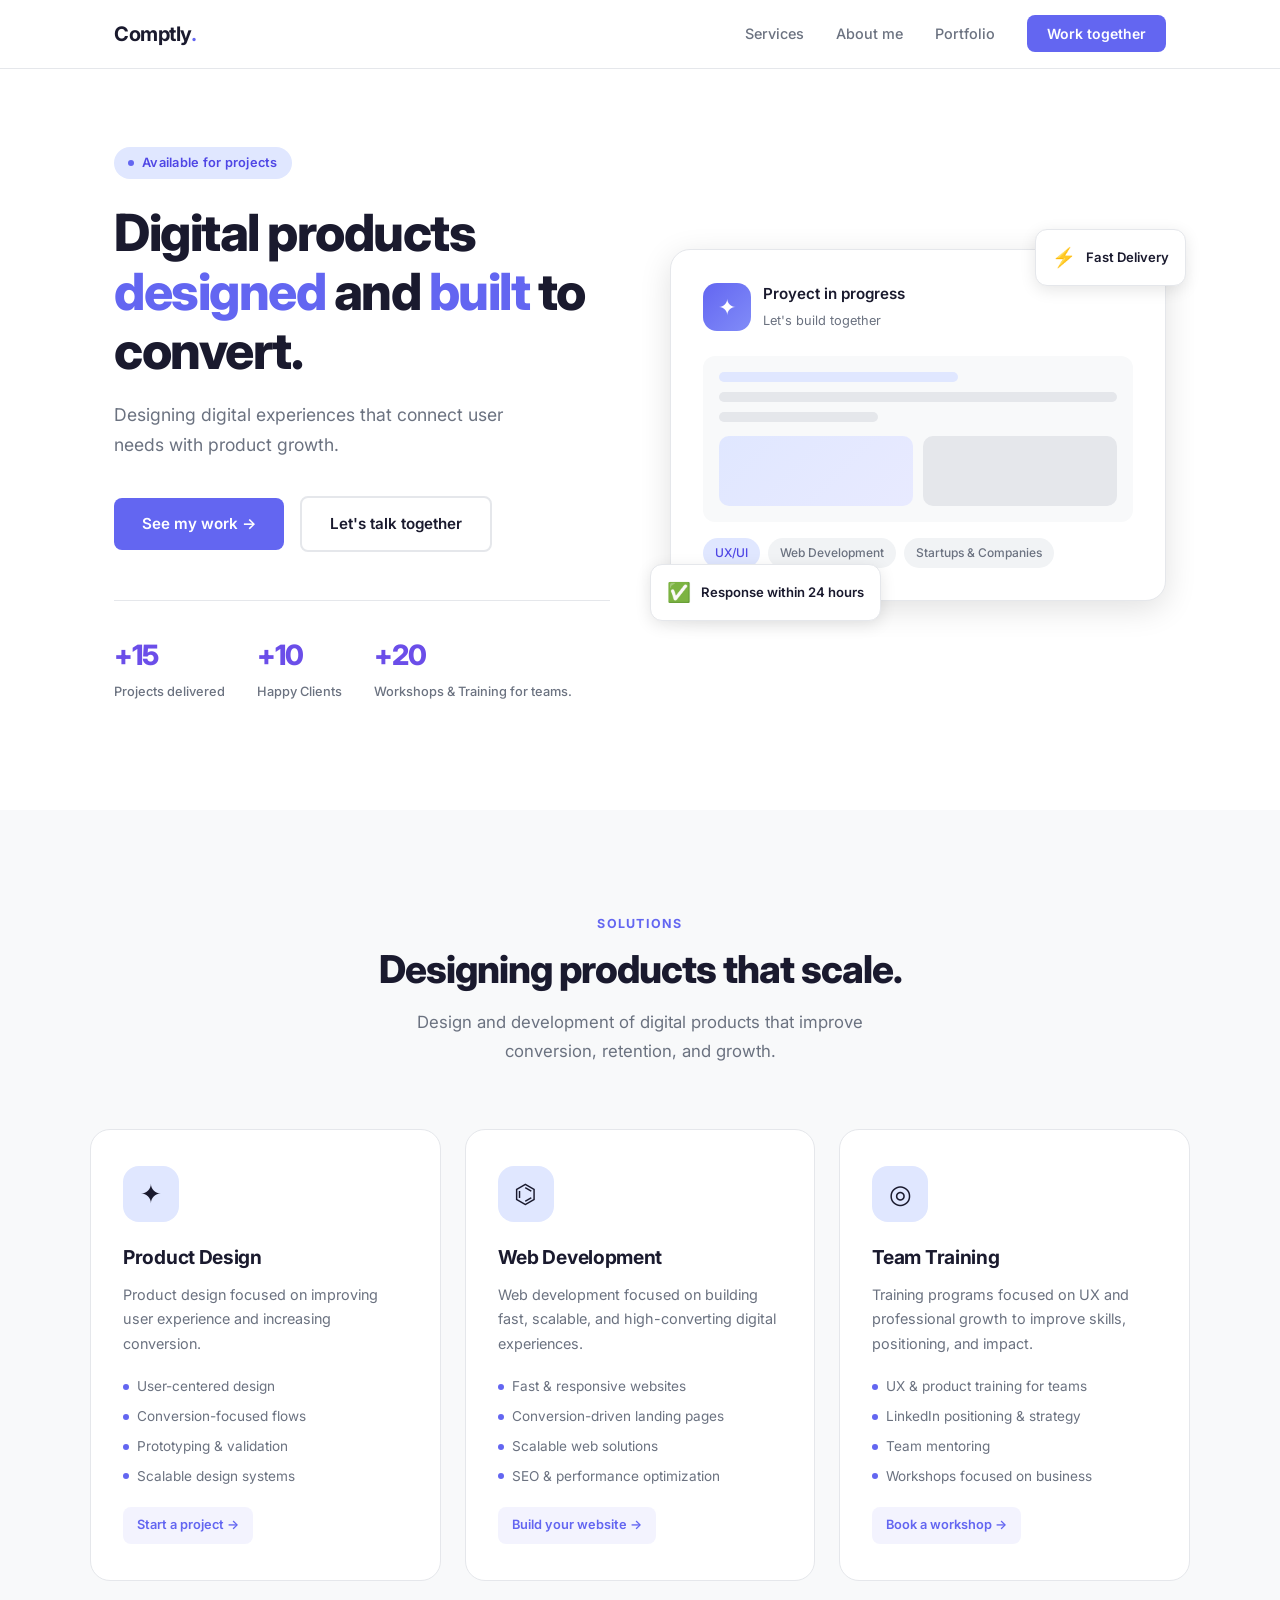
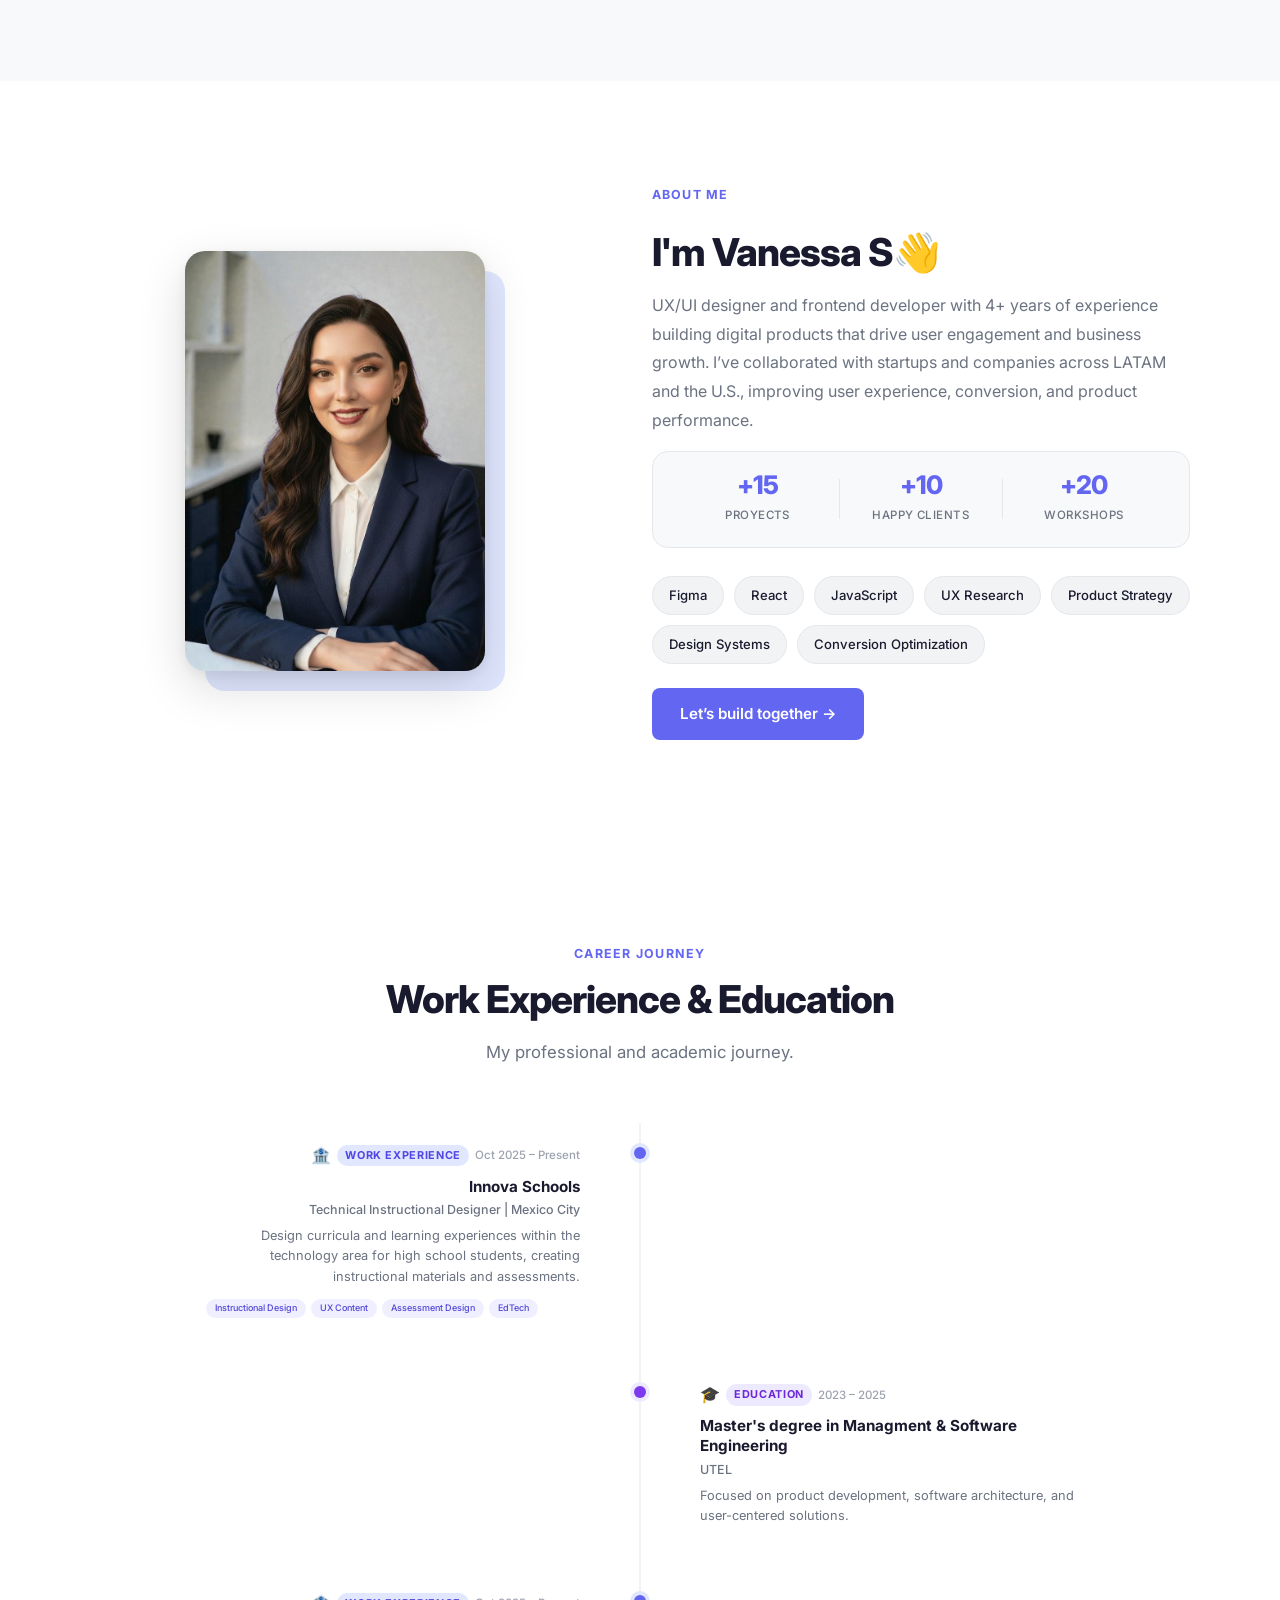
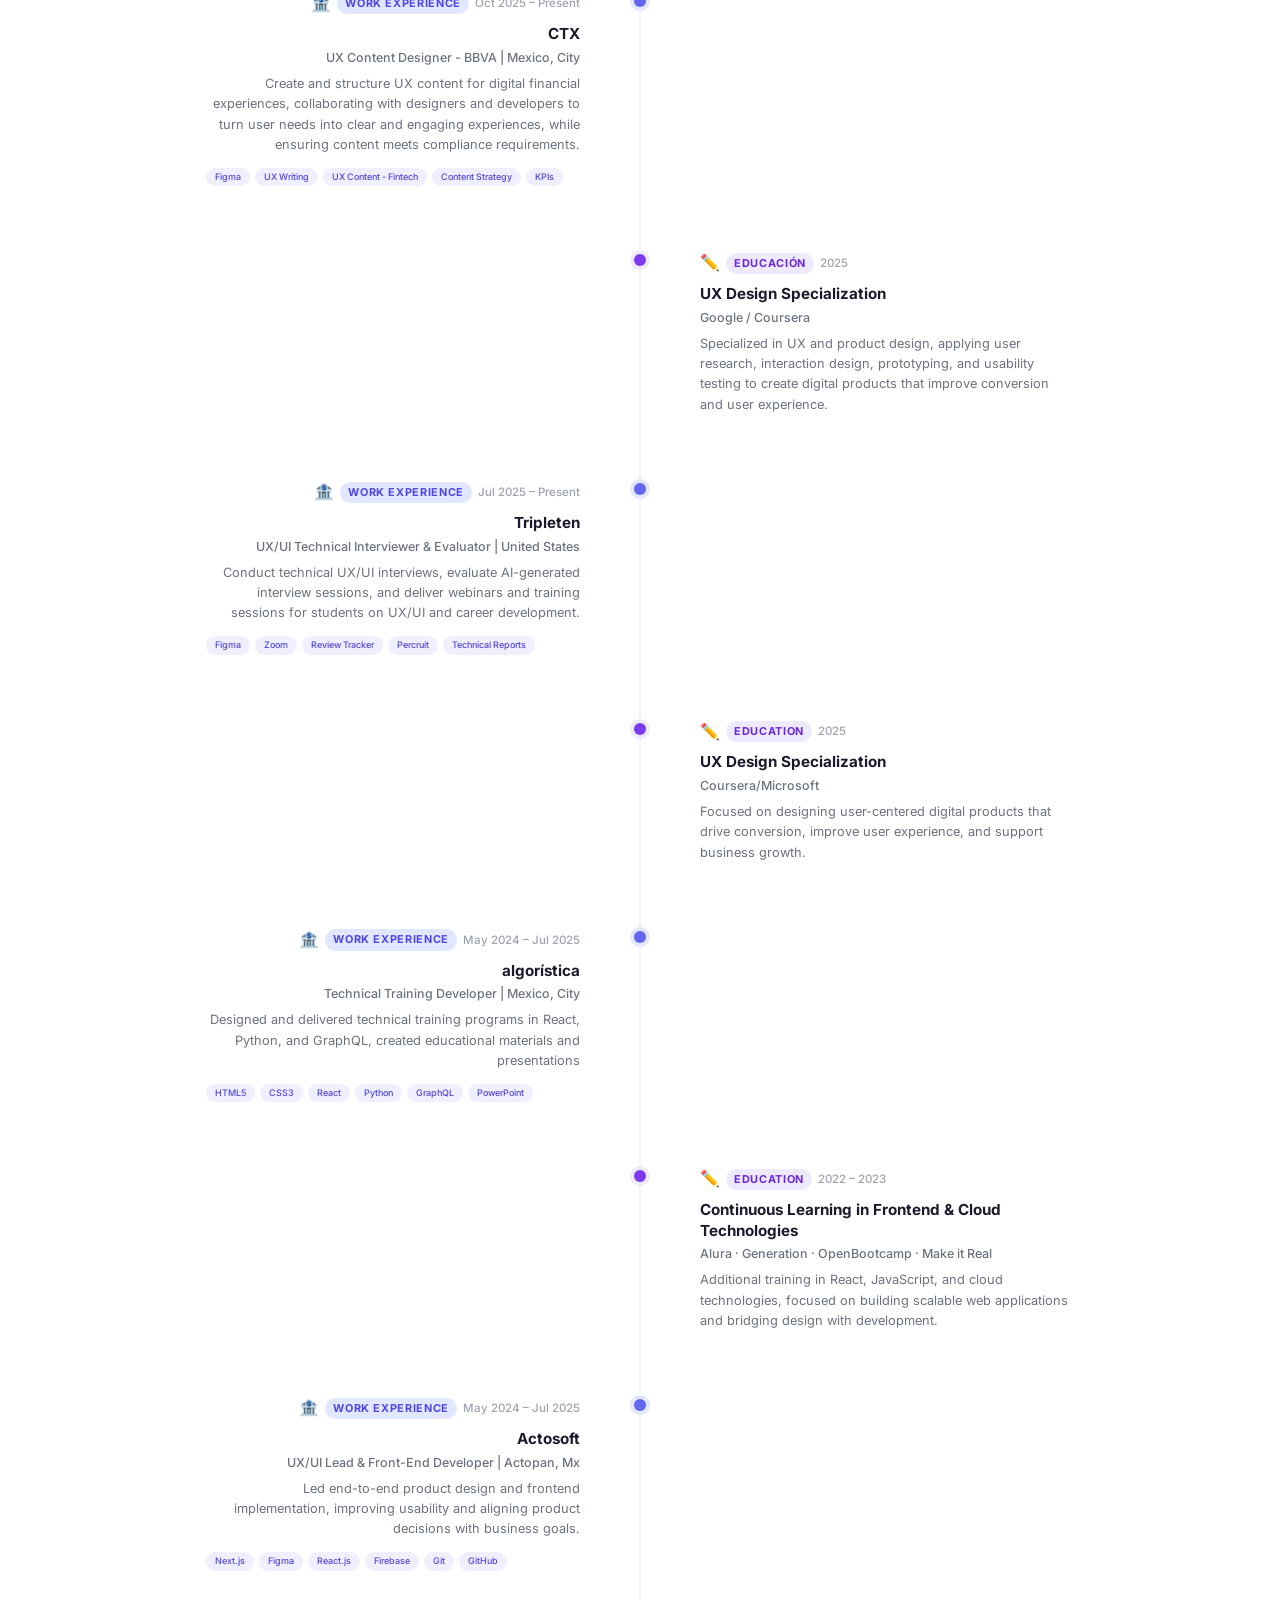
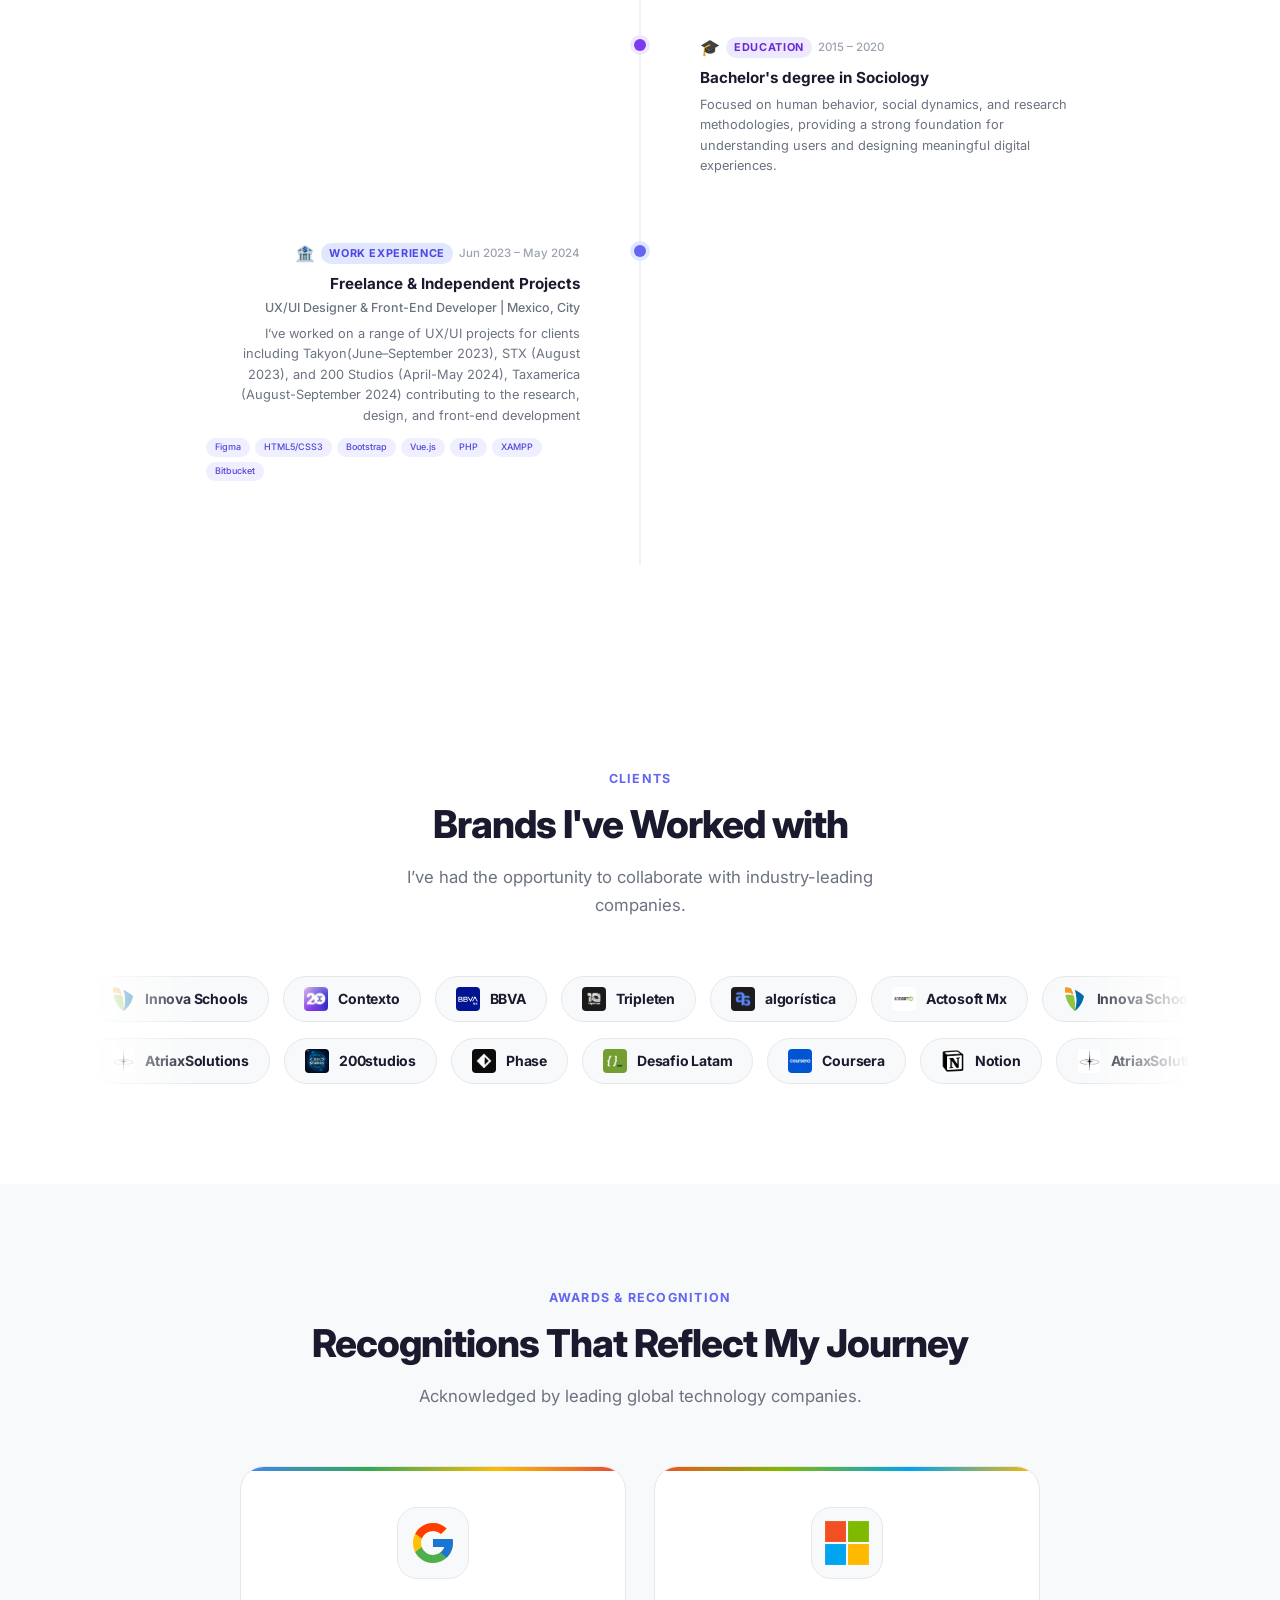
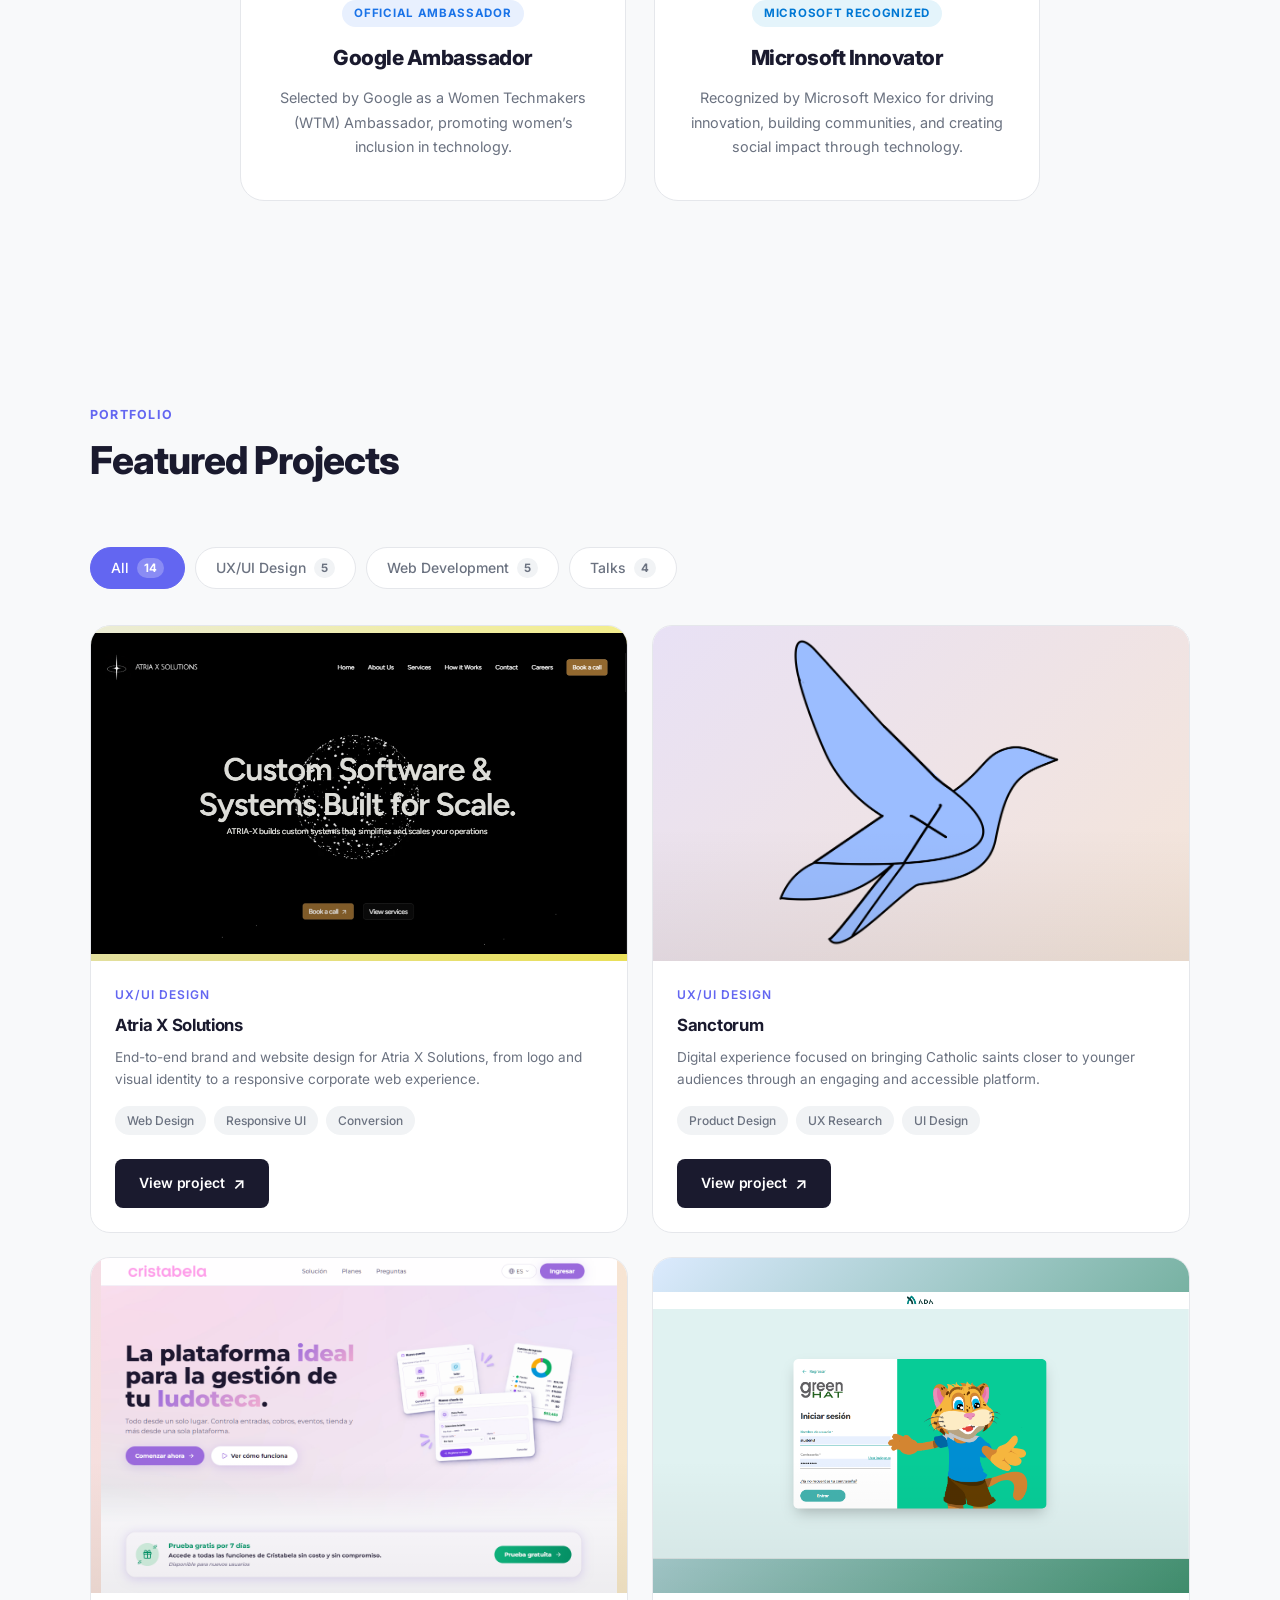
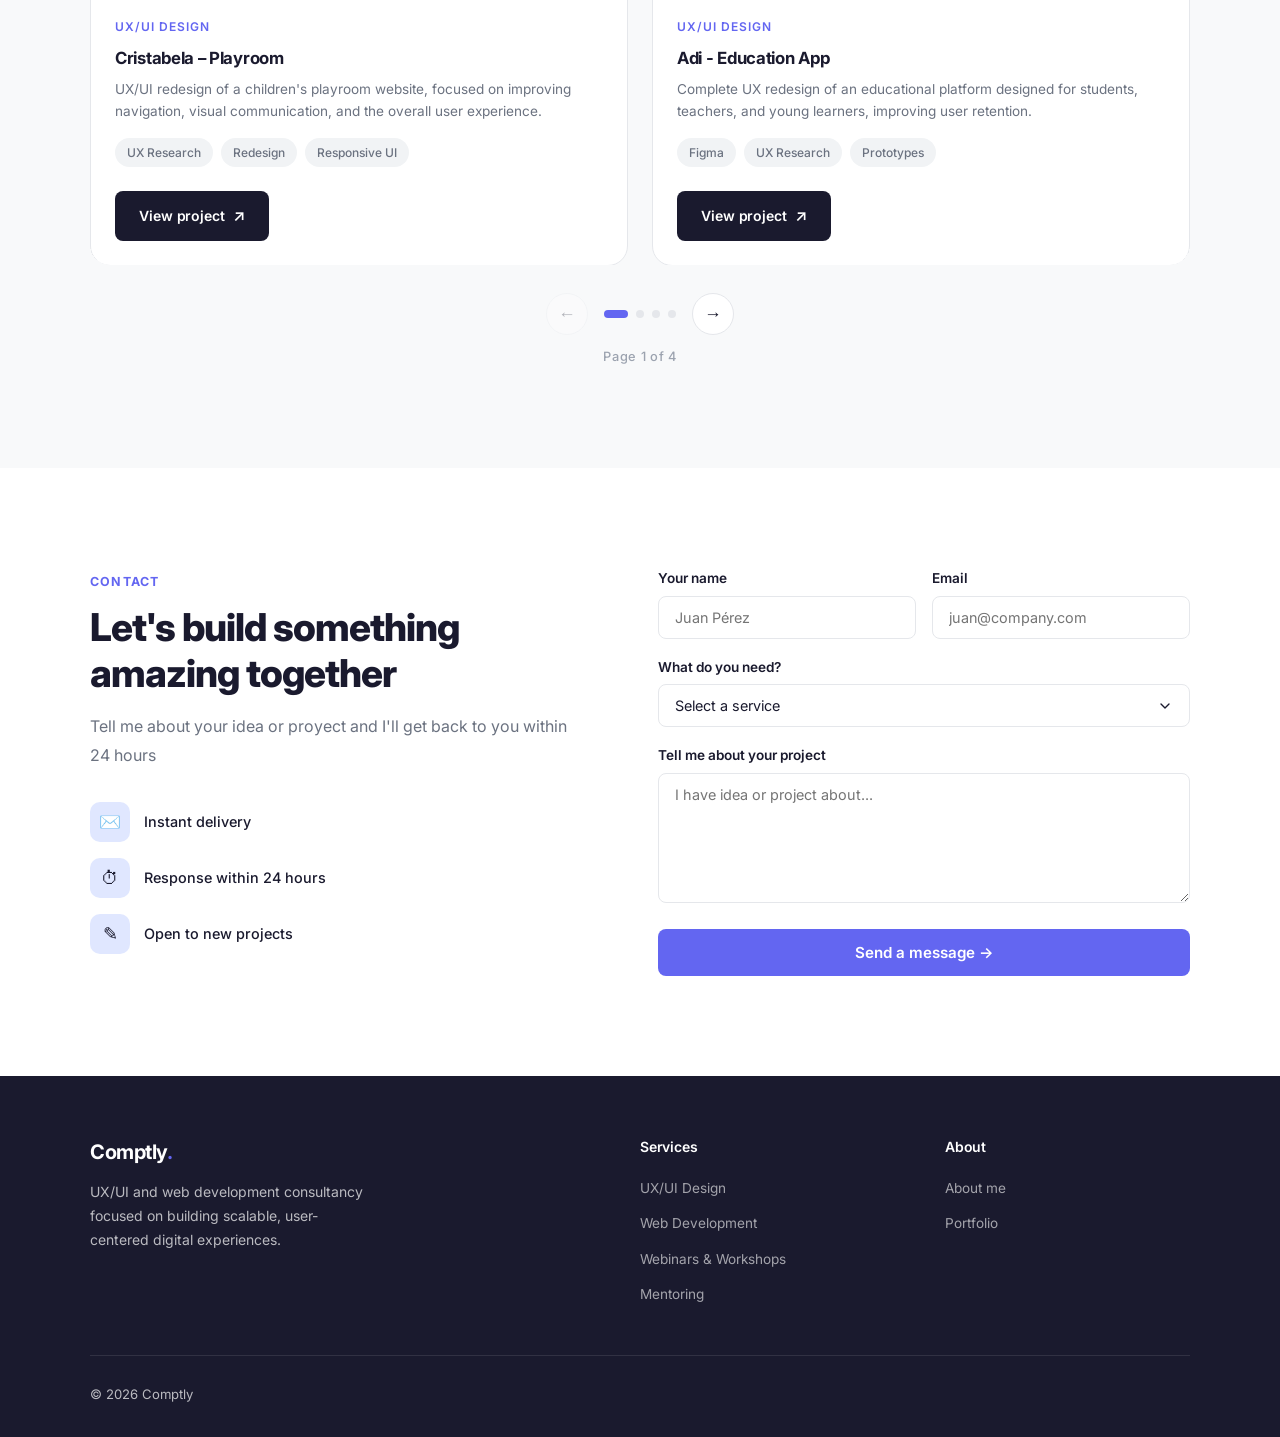
==== commit e956c1cc: "correction" ====
--- a/index.html
+++ b/index.html
@@ -50,7 +50,7 @@
       <div class="hero-stats">
         <div class="stat-item">
           <strong>+15</strong>
-          <span>Proyects delivered</span>
+          <span>Projects delivered</span>
         </div>
         <div class="stat-item">
           <strong>+10</strong>
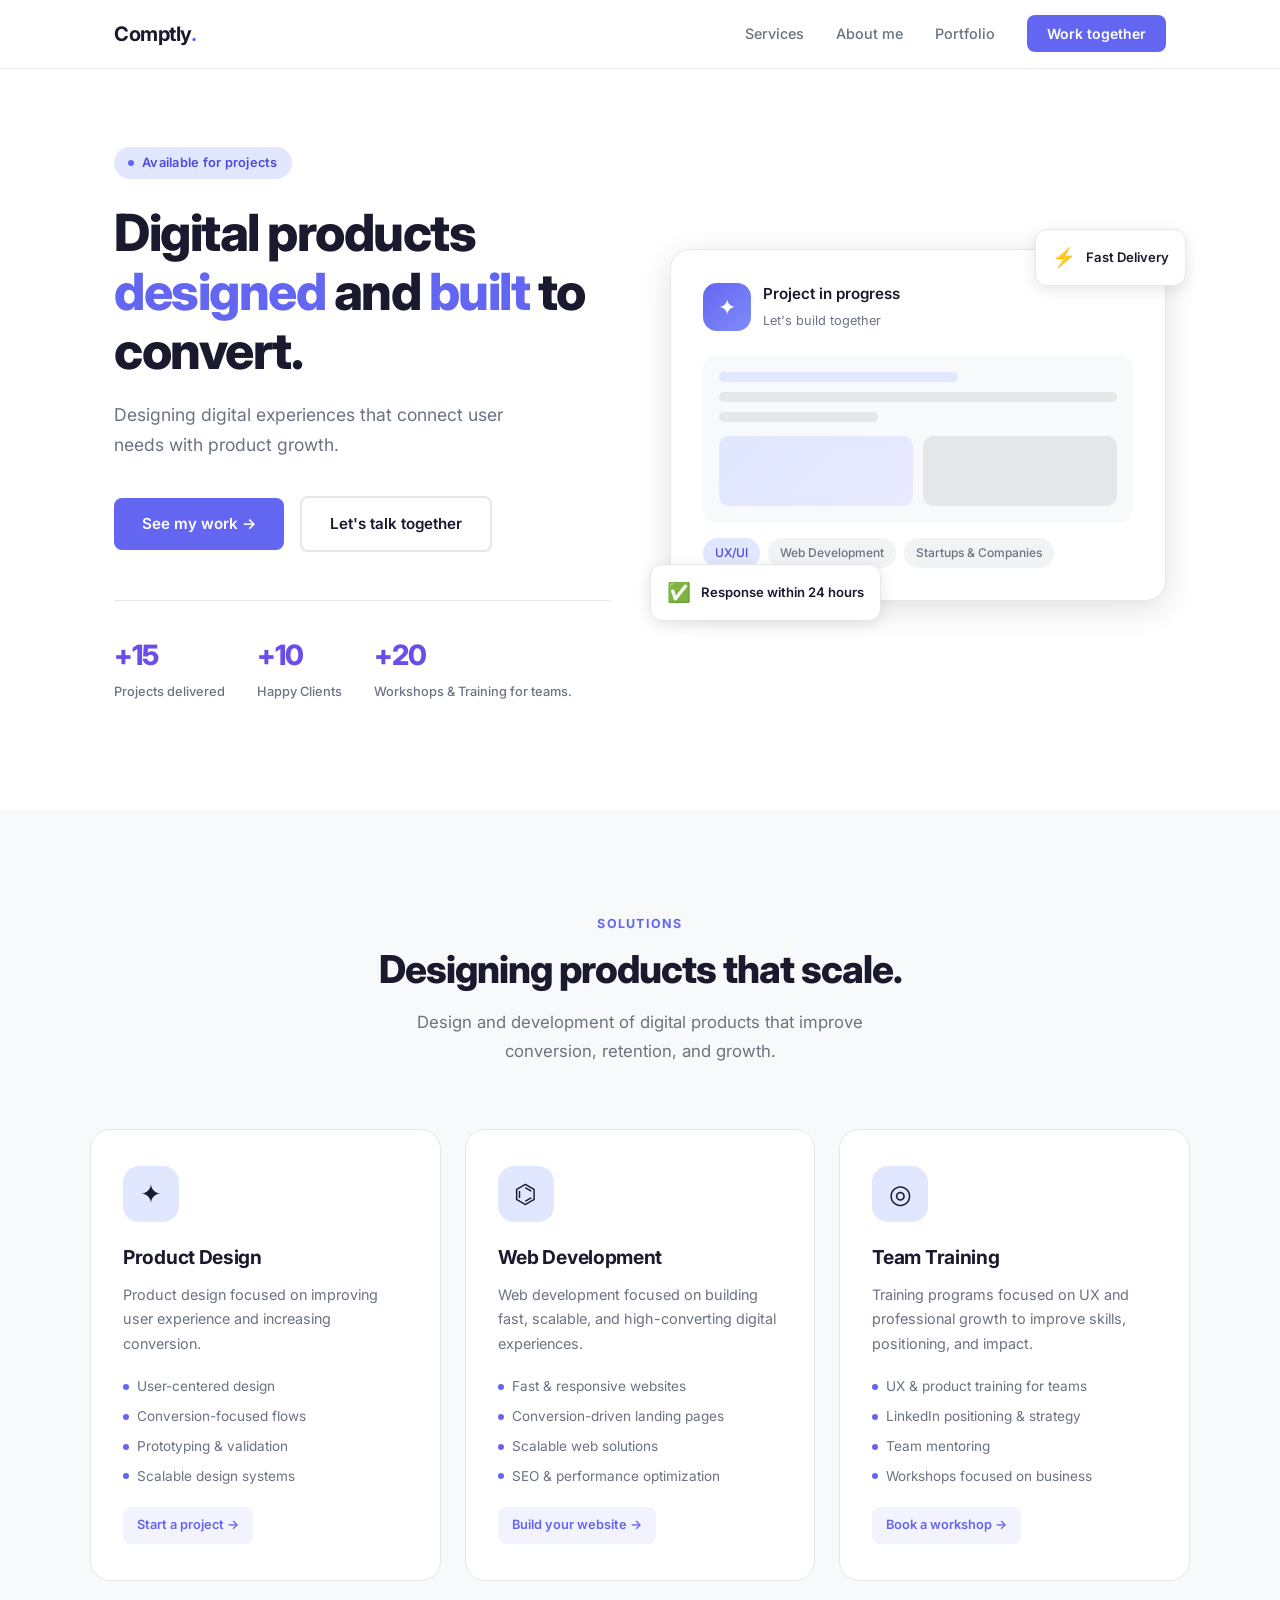
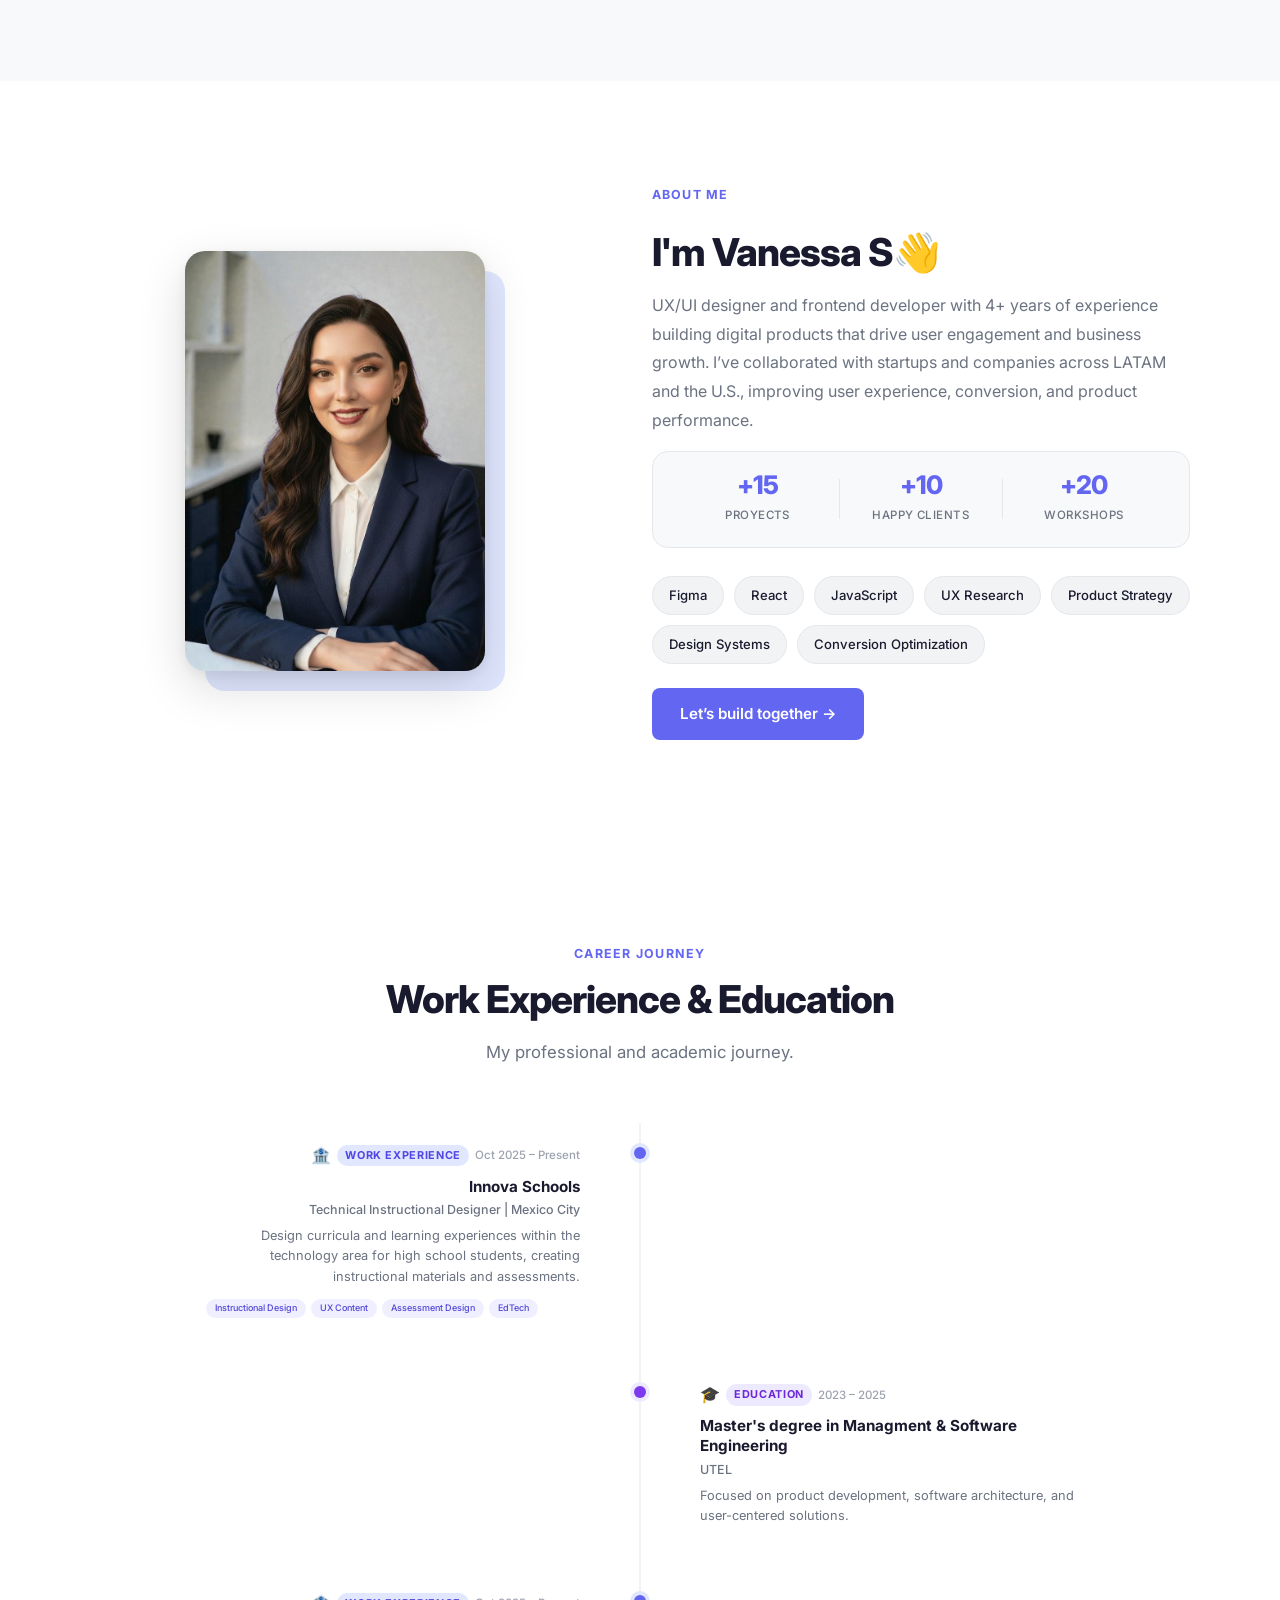
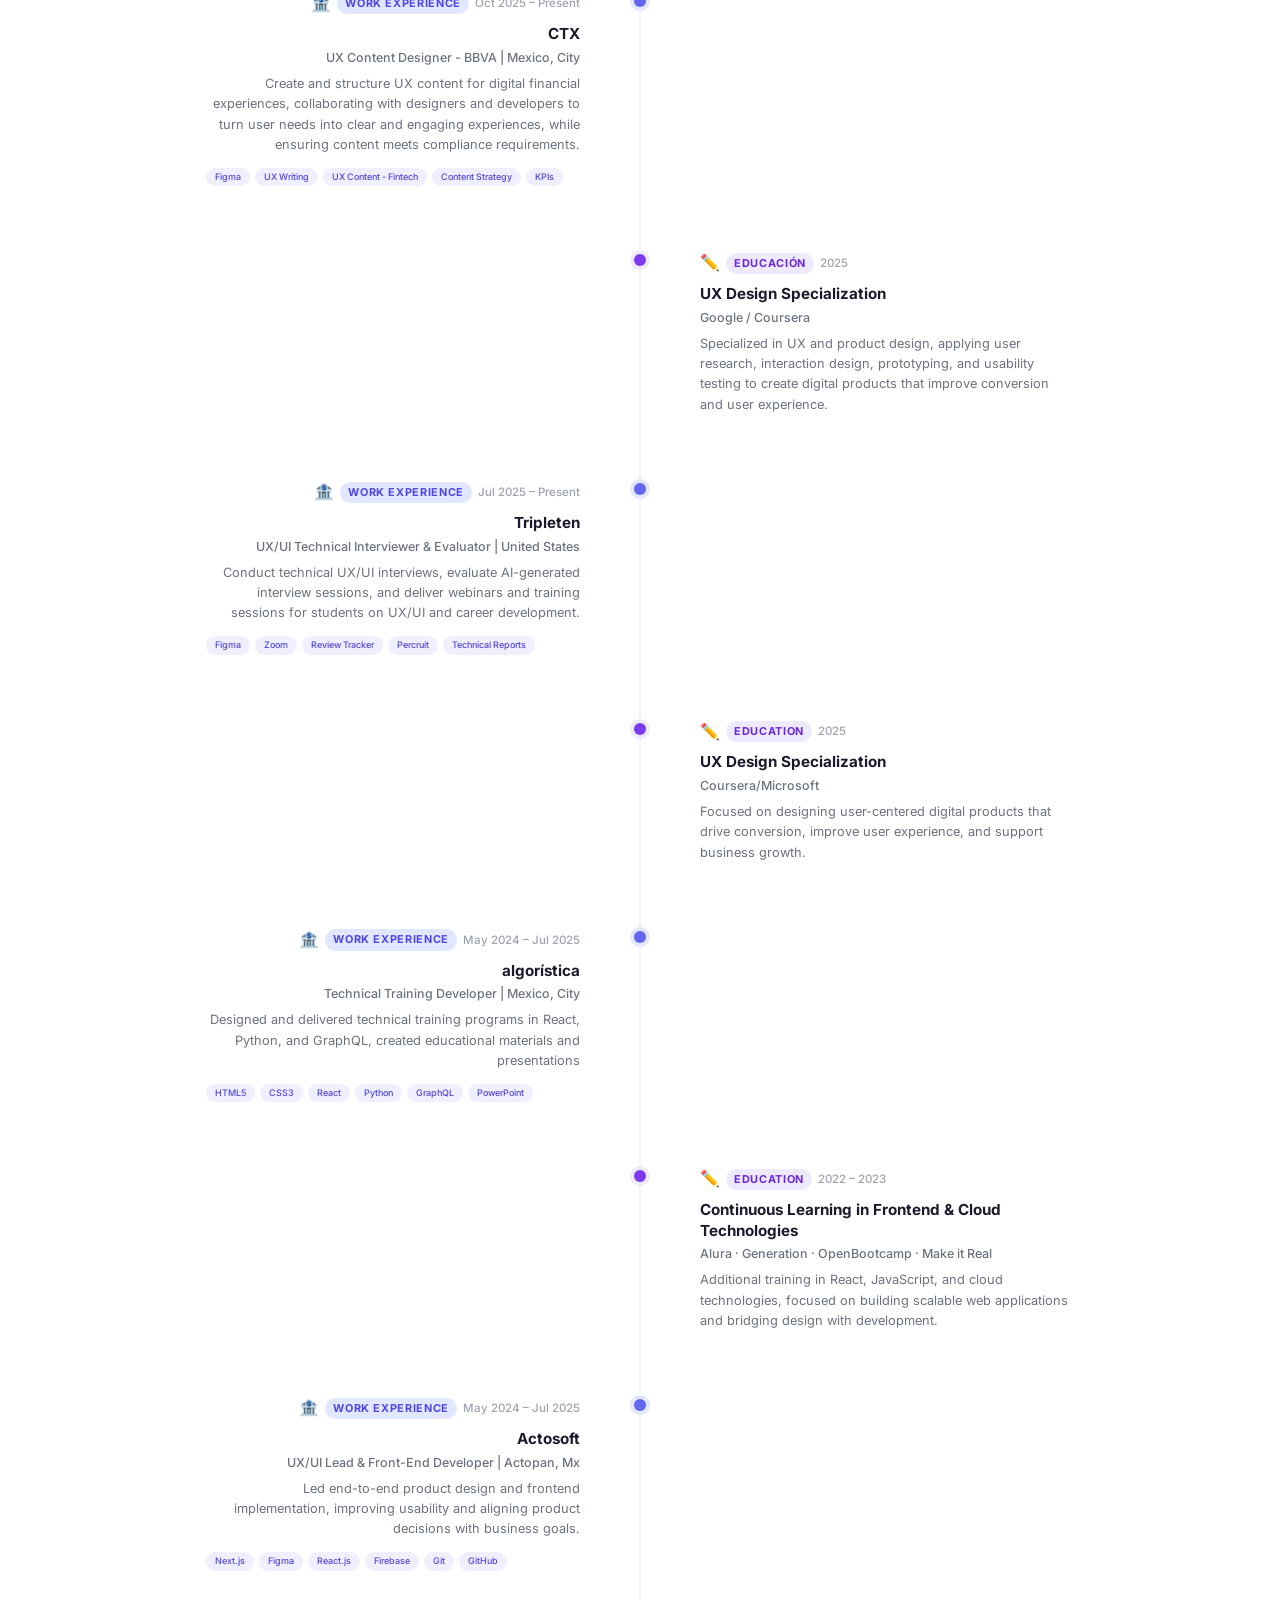
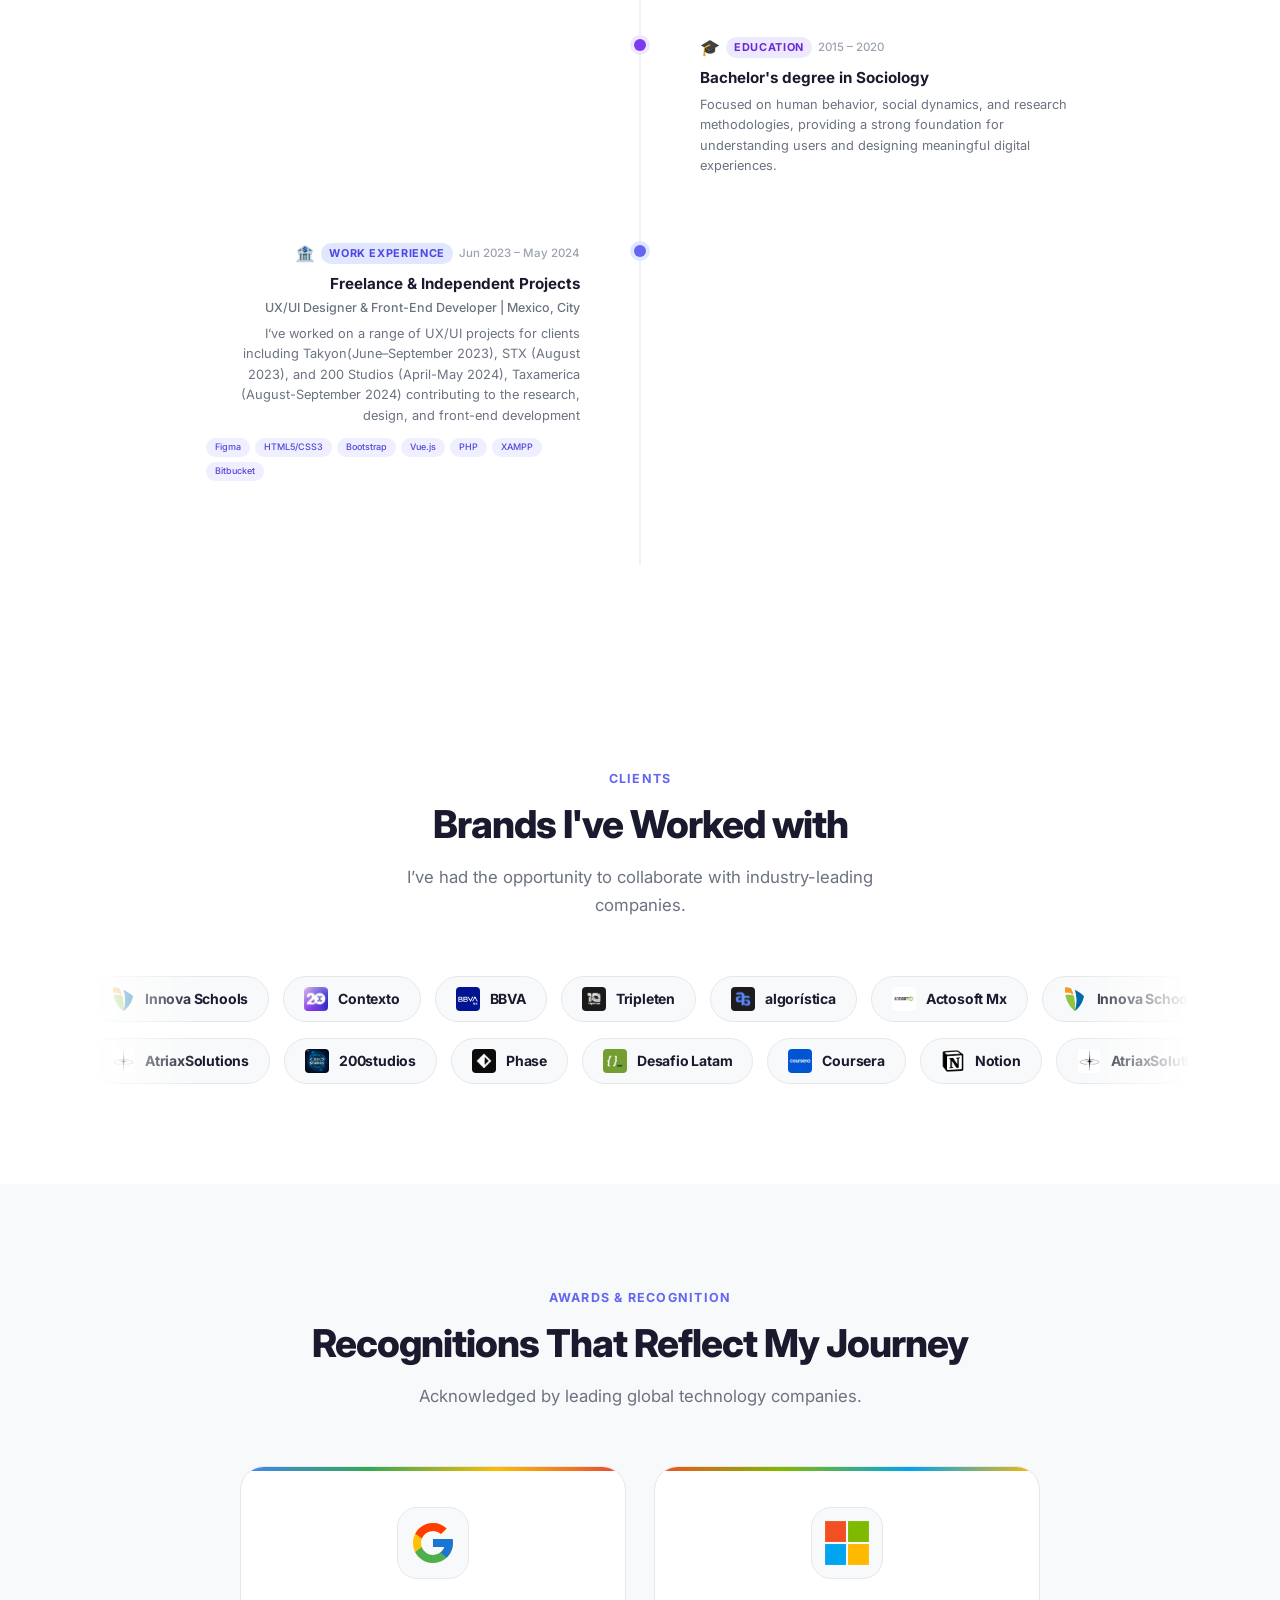
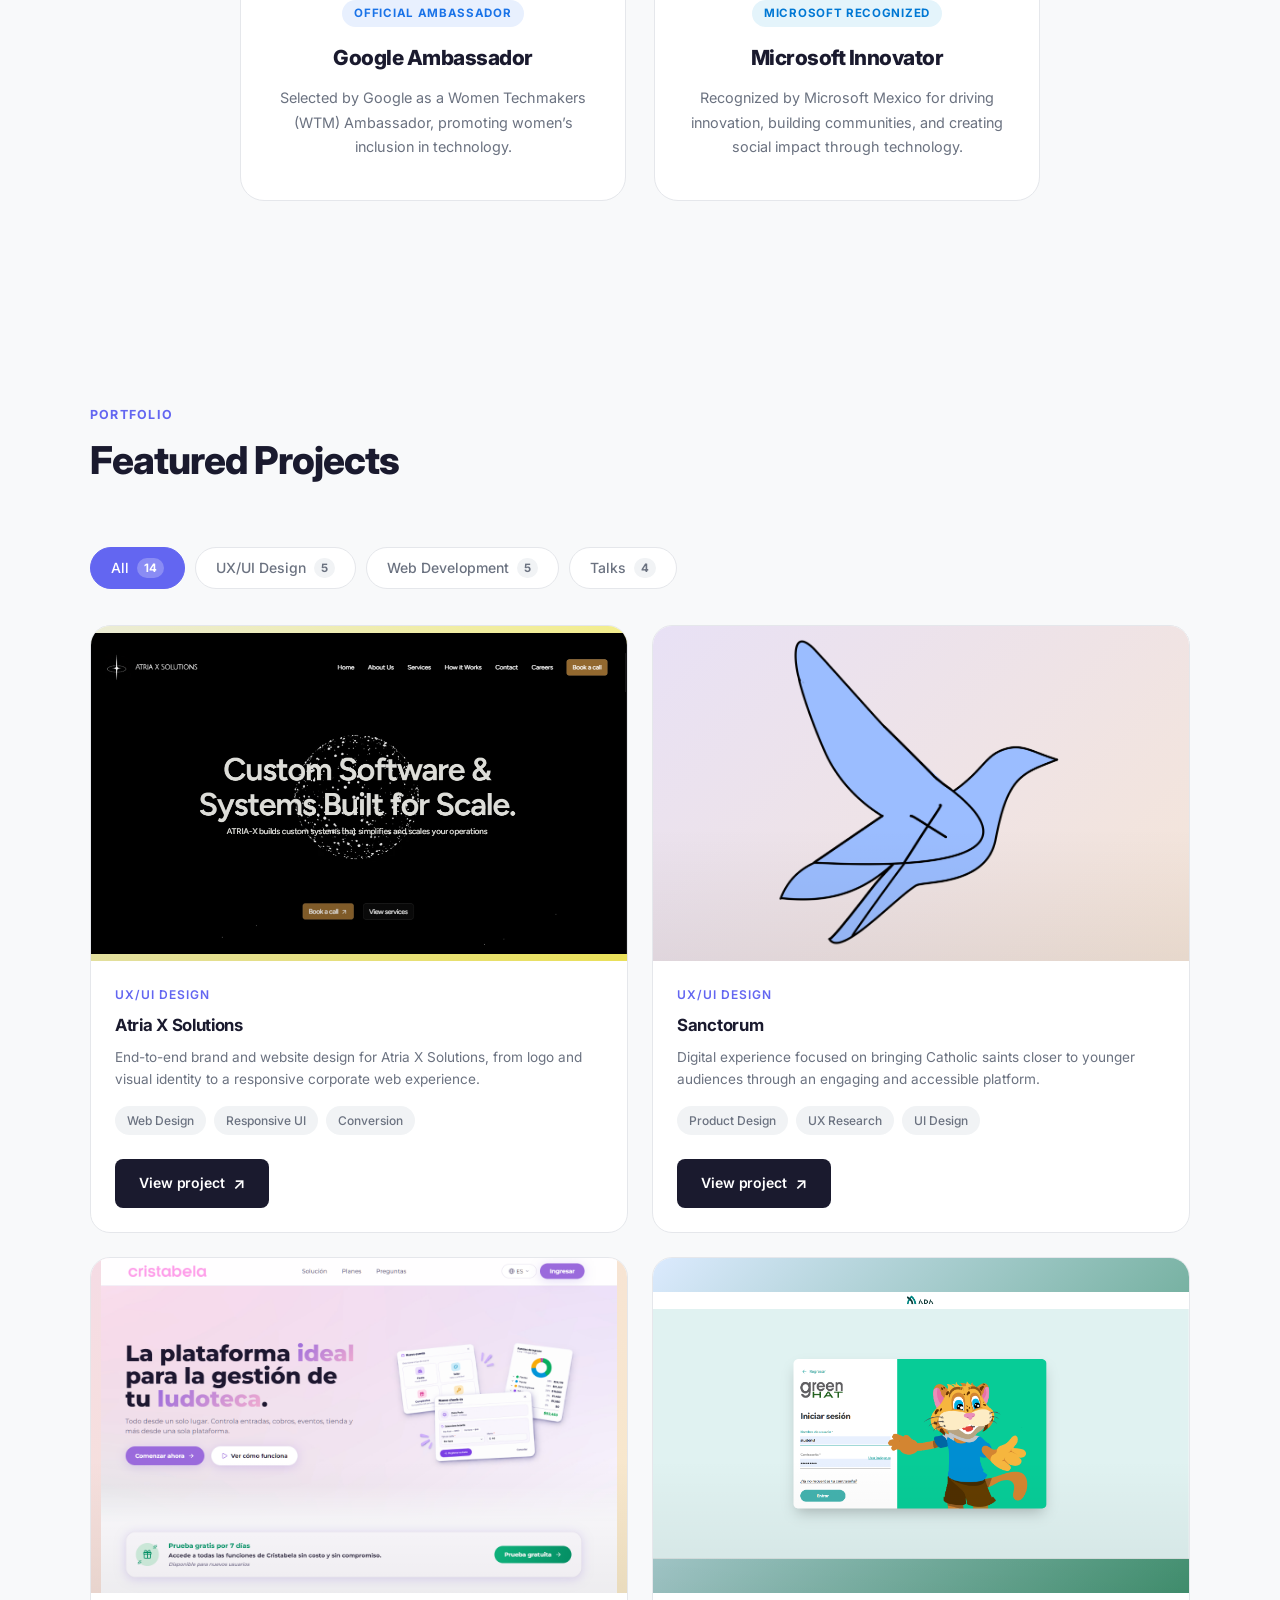
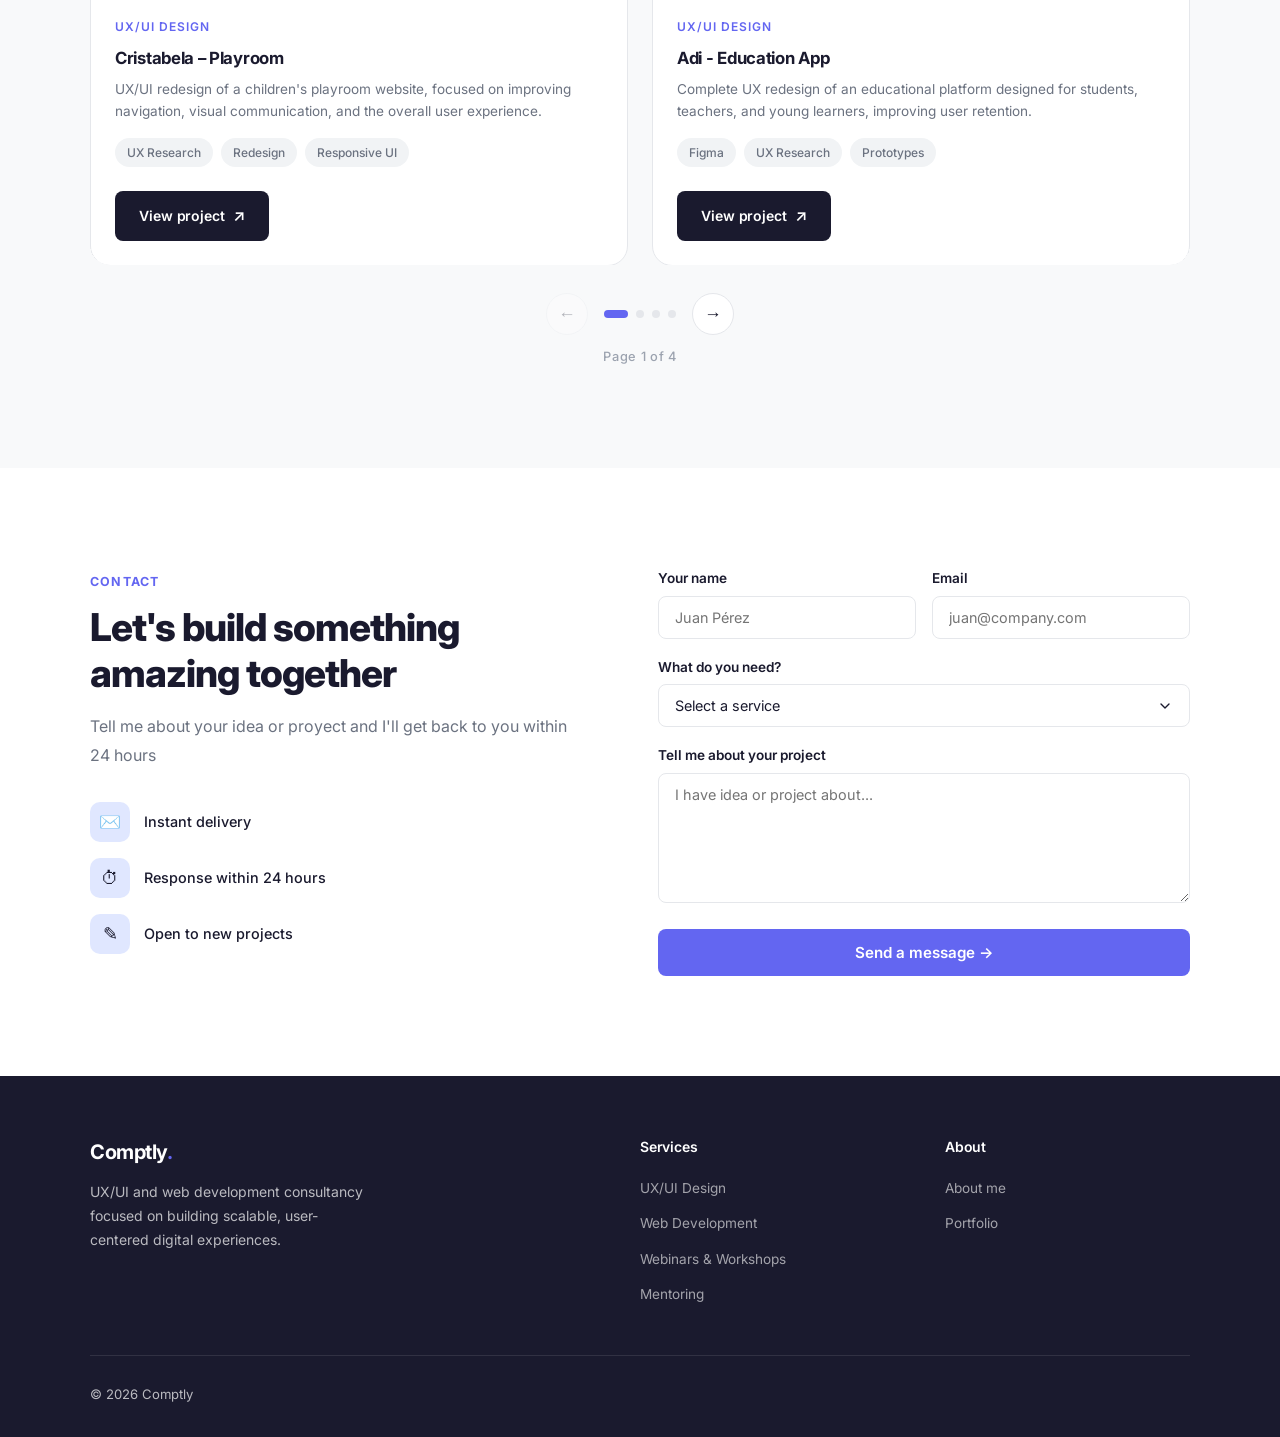
==== commit 4374bcd9: "correct" ====
--- a/index.html
+++ b/index.html
@@ -74,7 +74,7 @@
         <div class="hero-card-header">
           <div class="hero-card-avatar">✦</div>
           <div class="hero-card-info">
-            <strong>Proyect in progress</strong>
+            <strong>Project in progress</strong>
             <span>Let's build together</span>
           </div>
         </div>
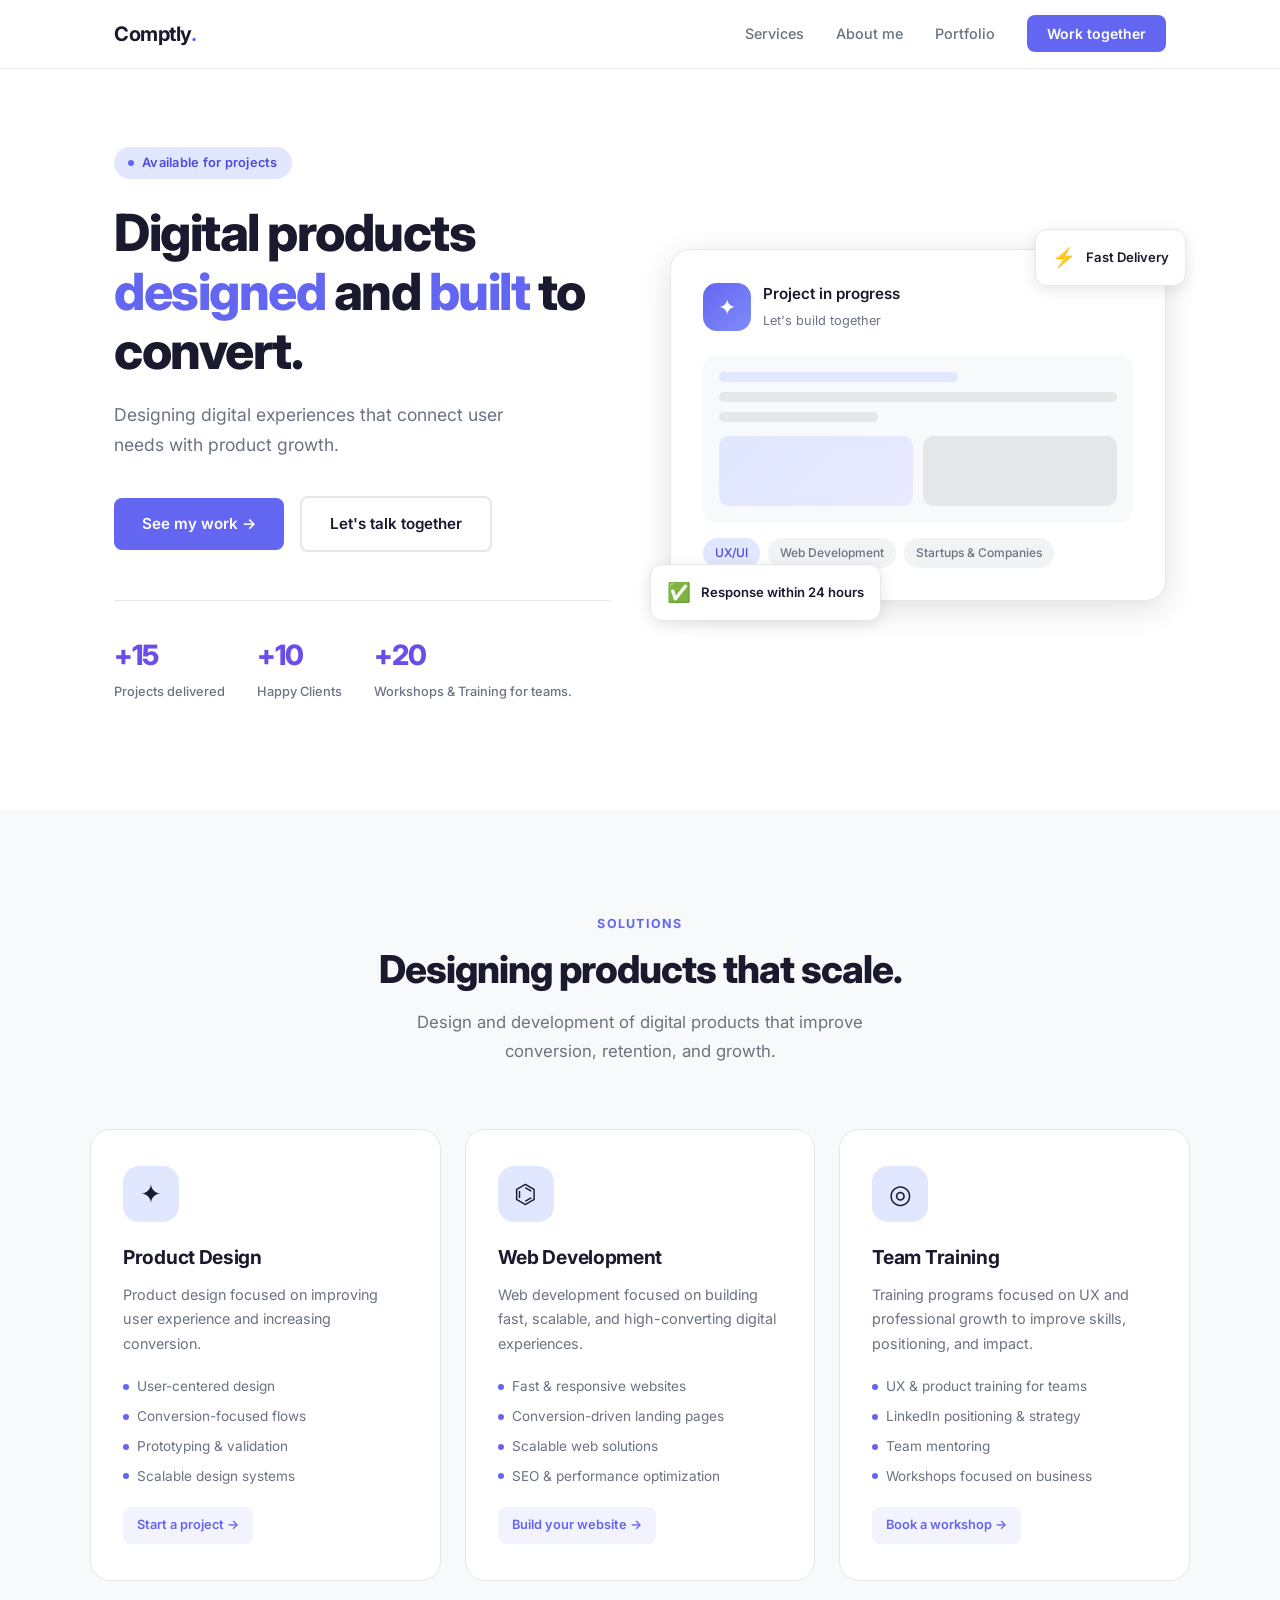
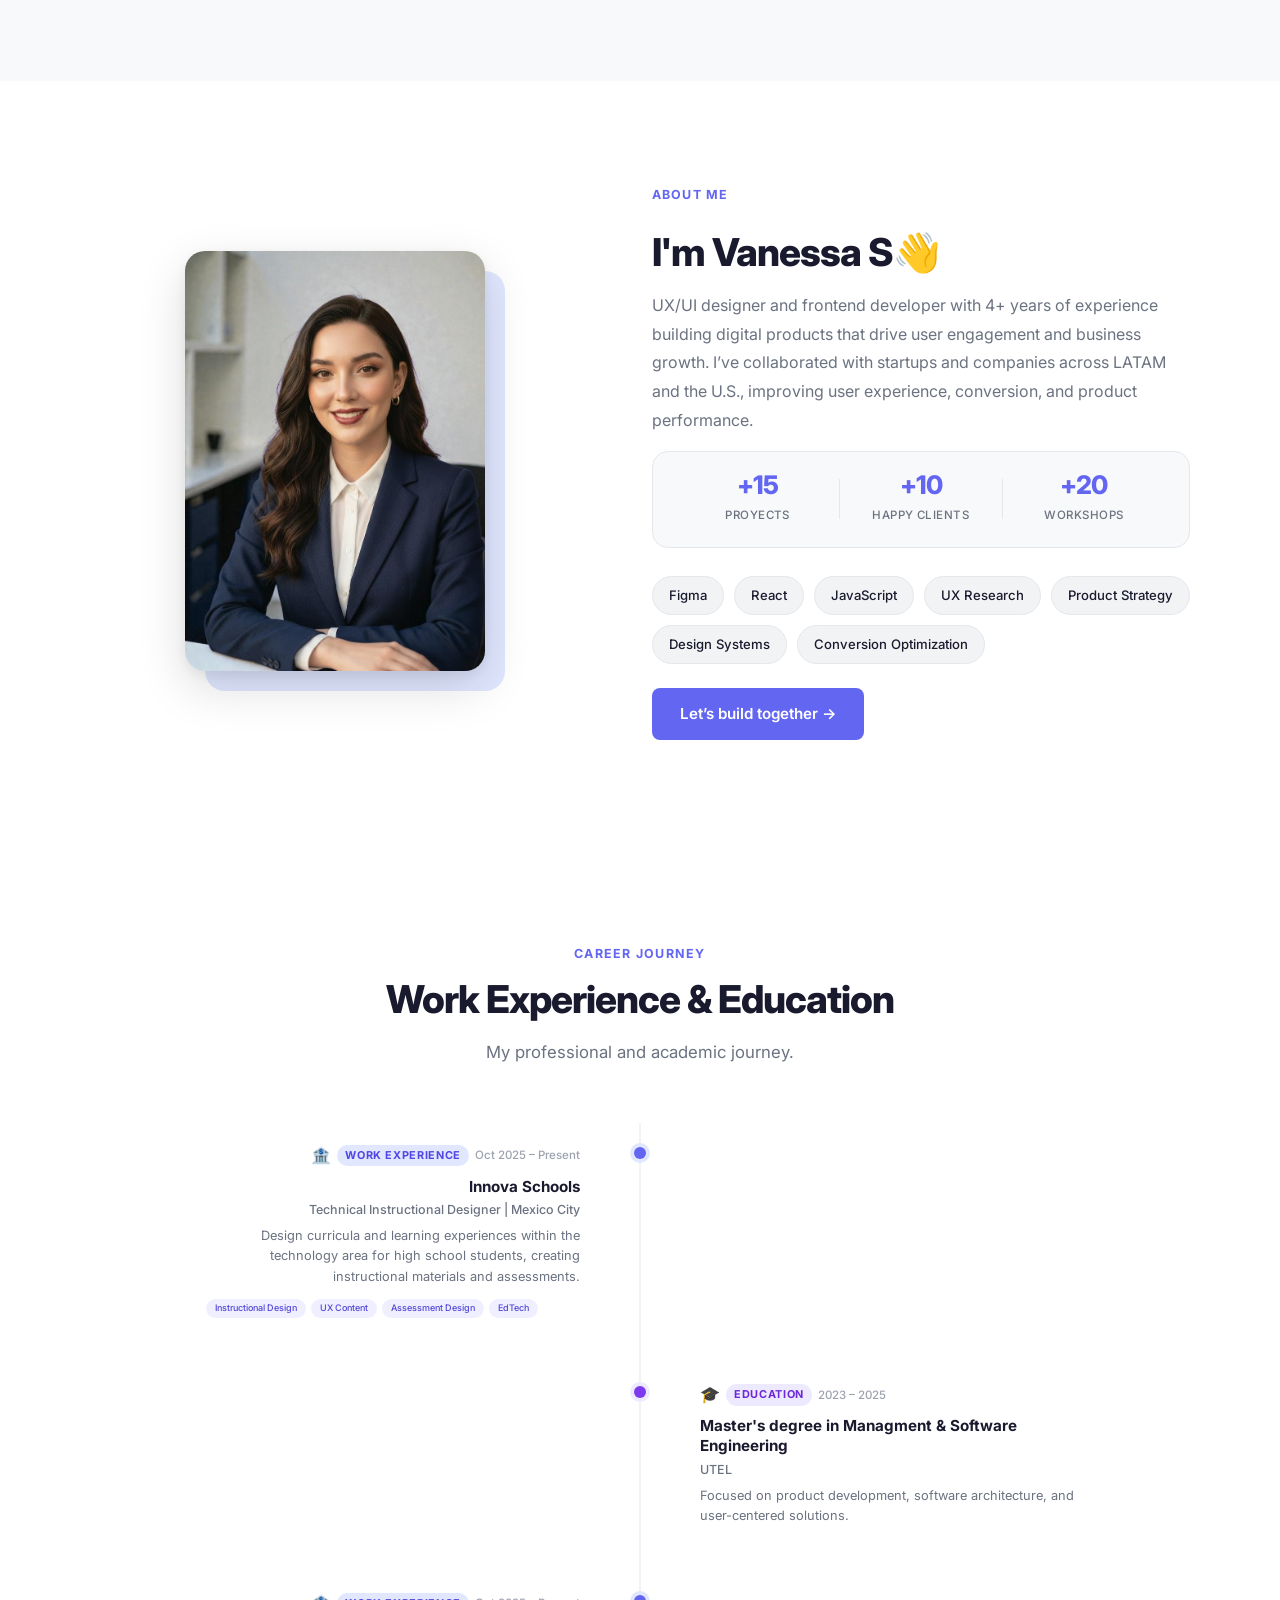
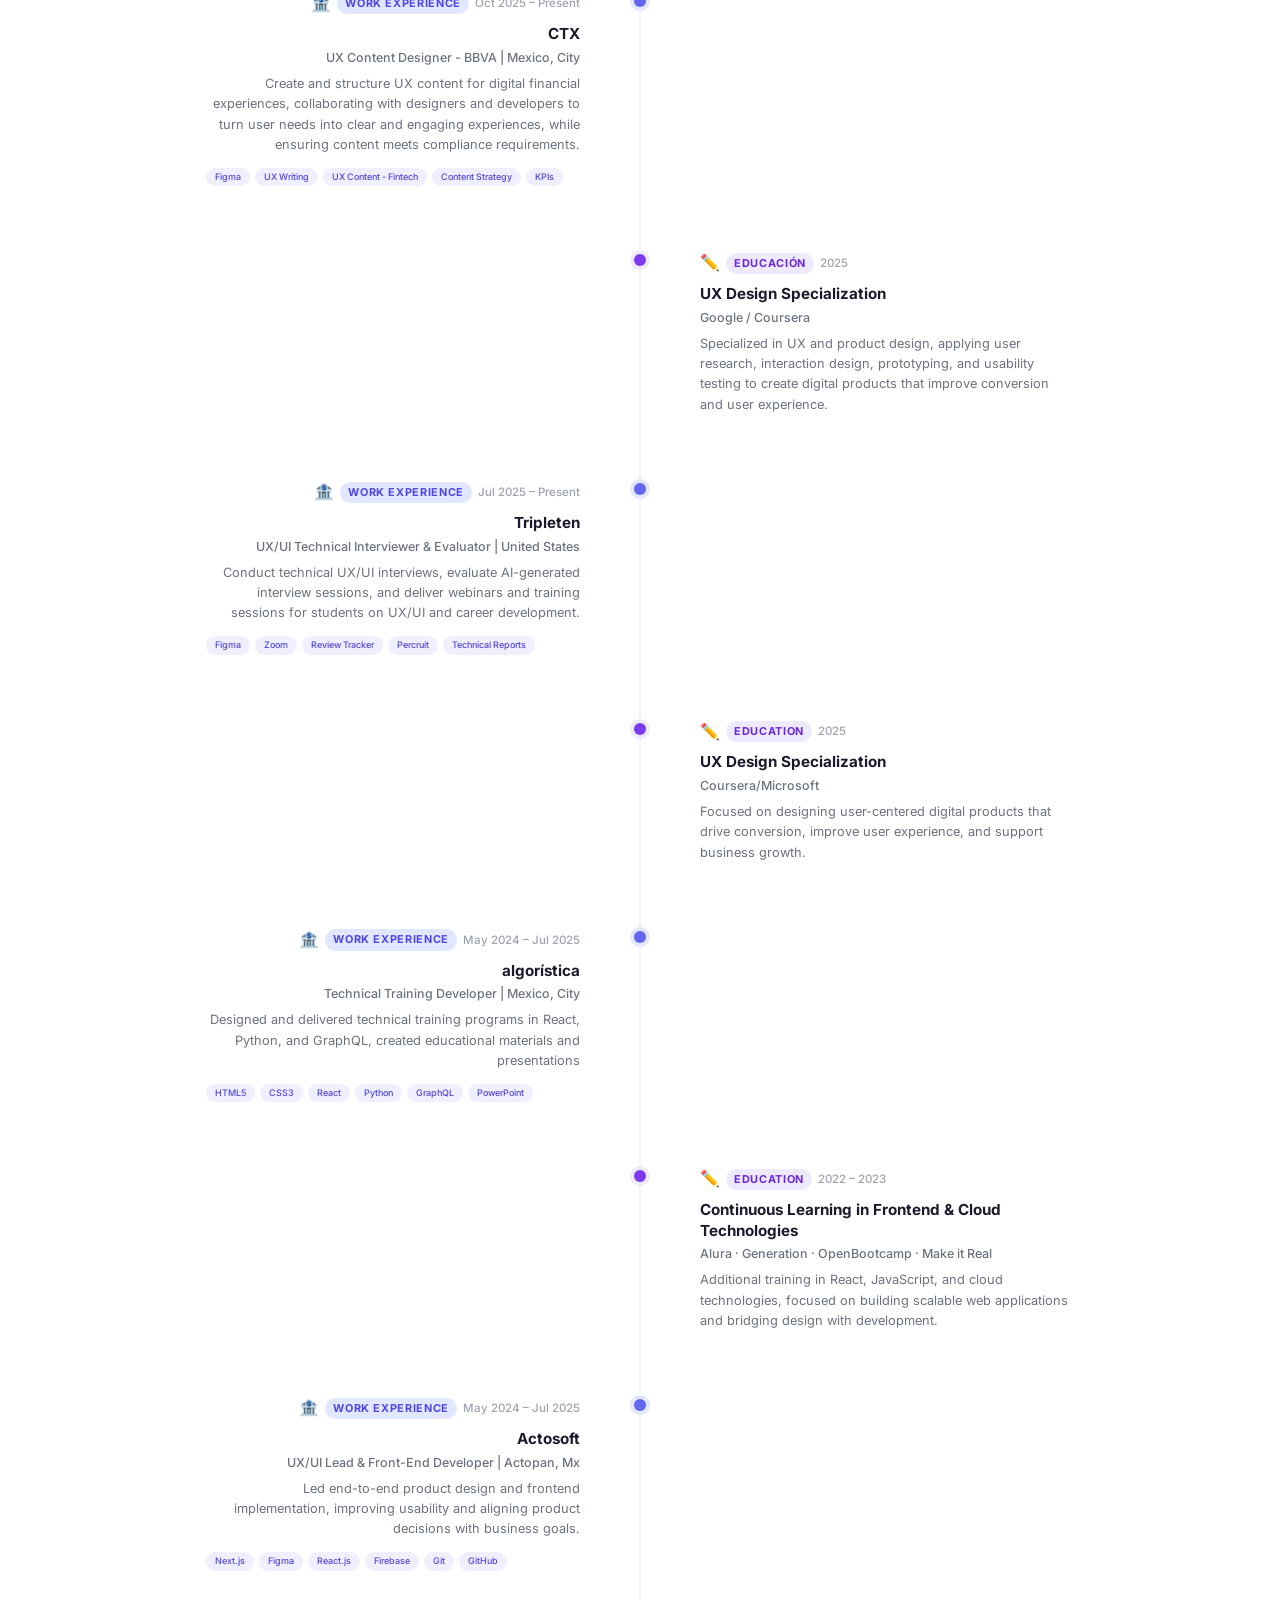
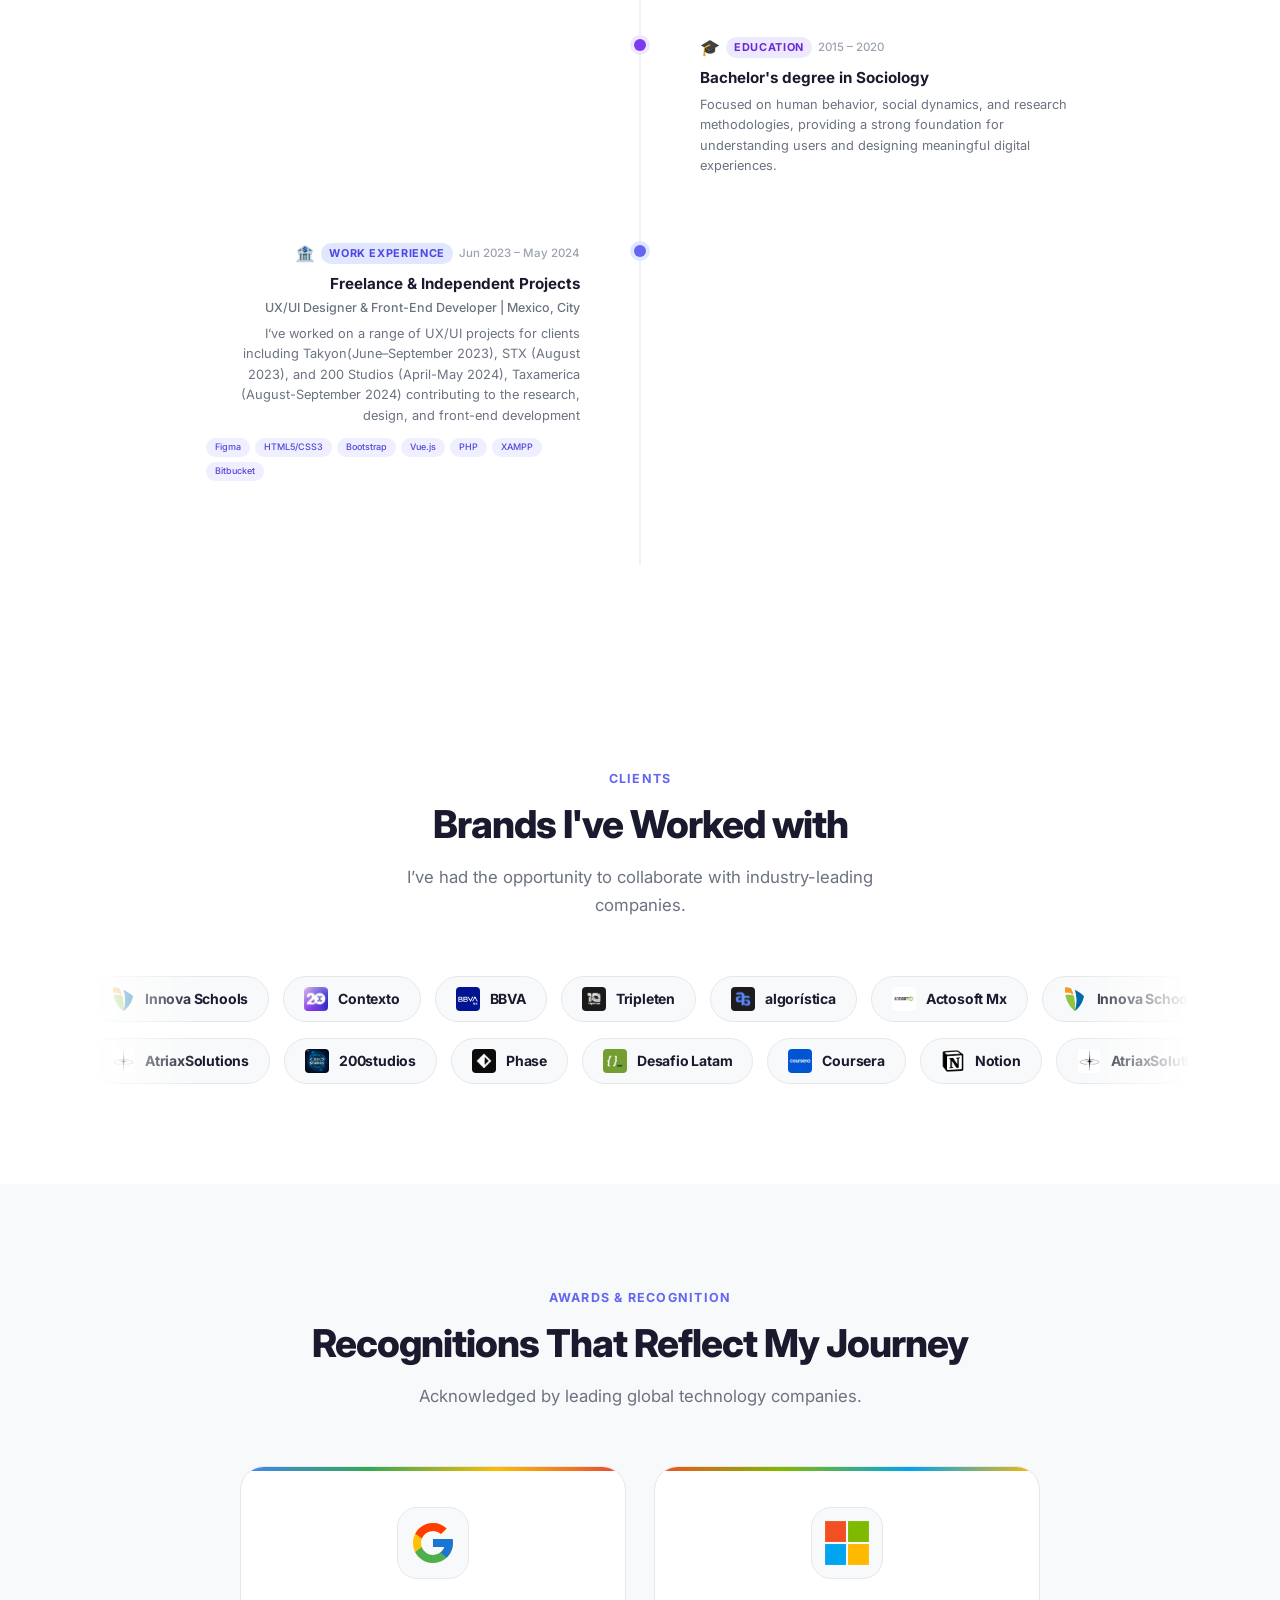
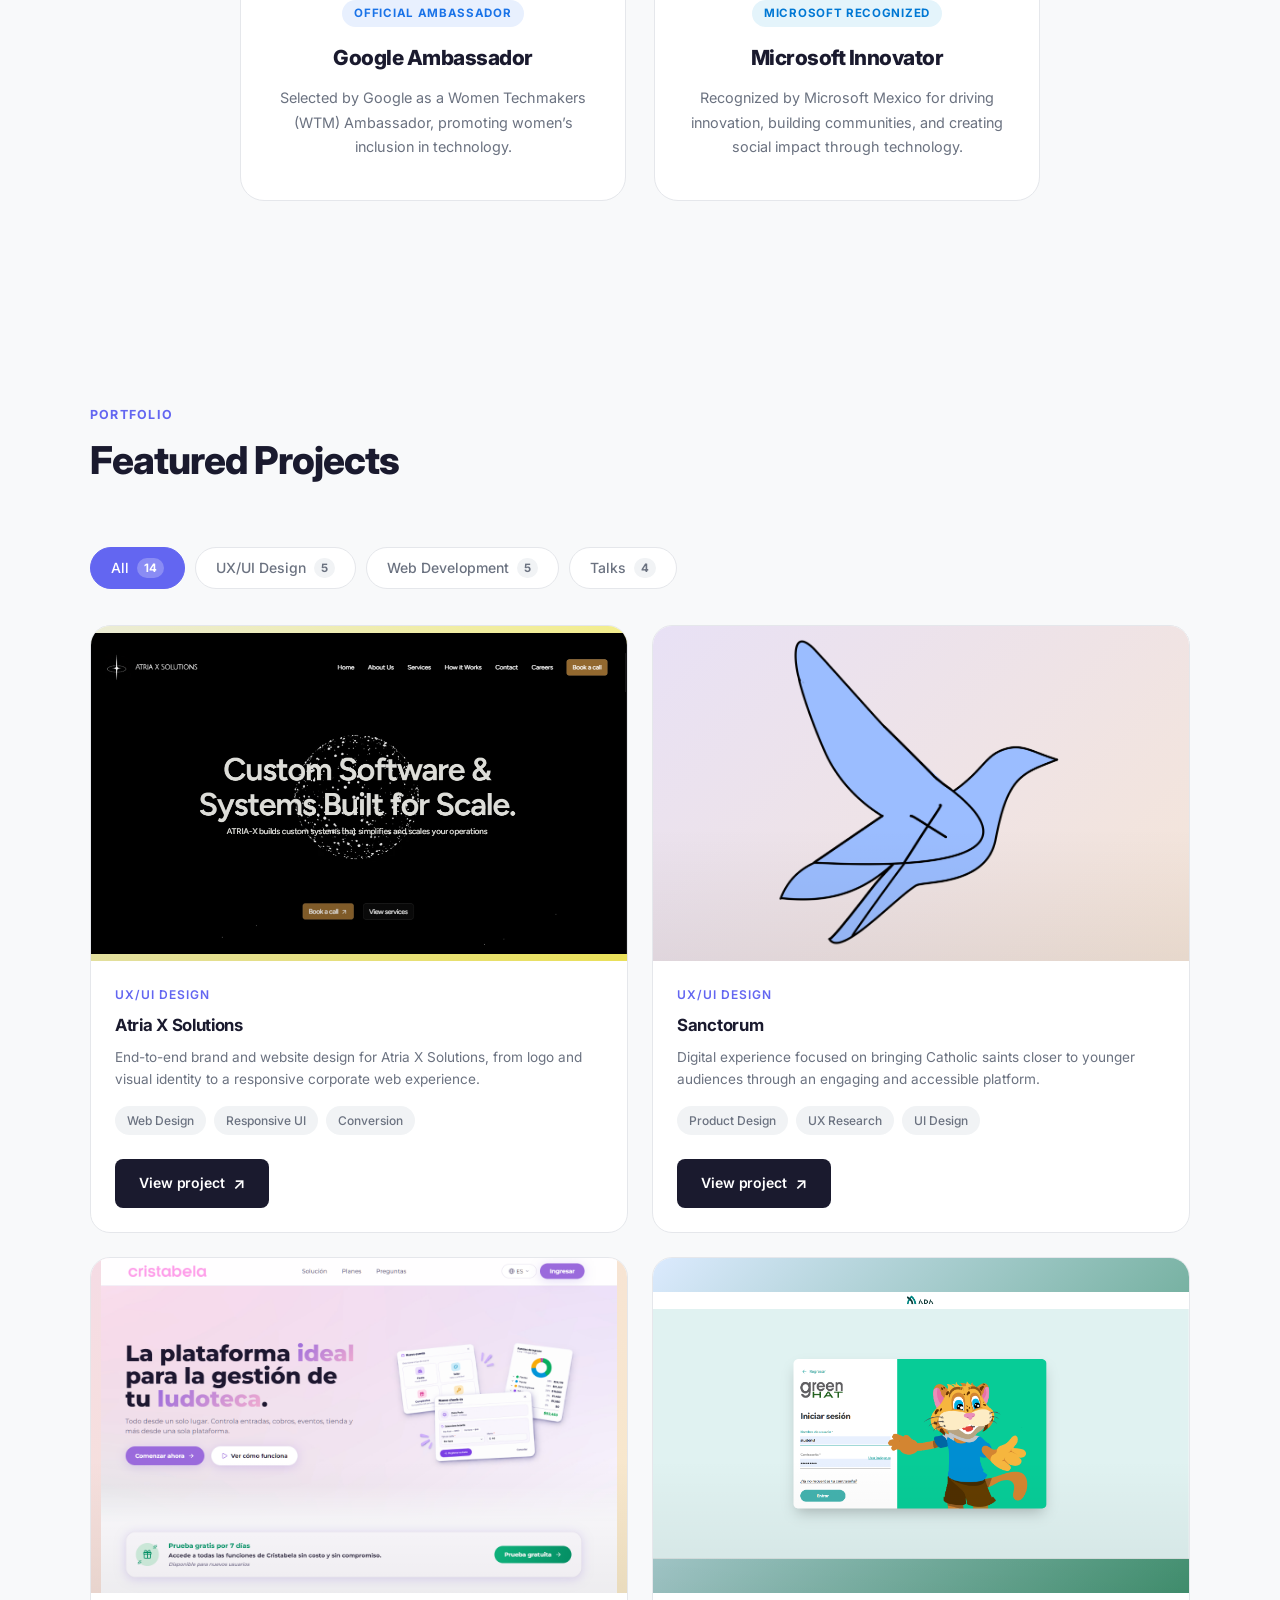
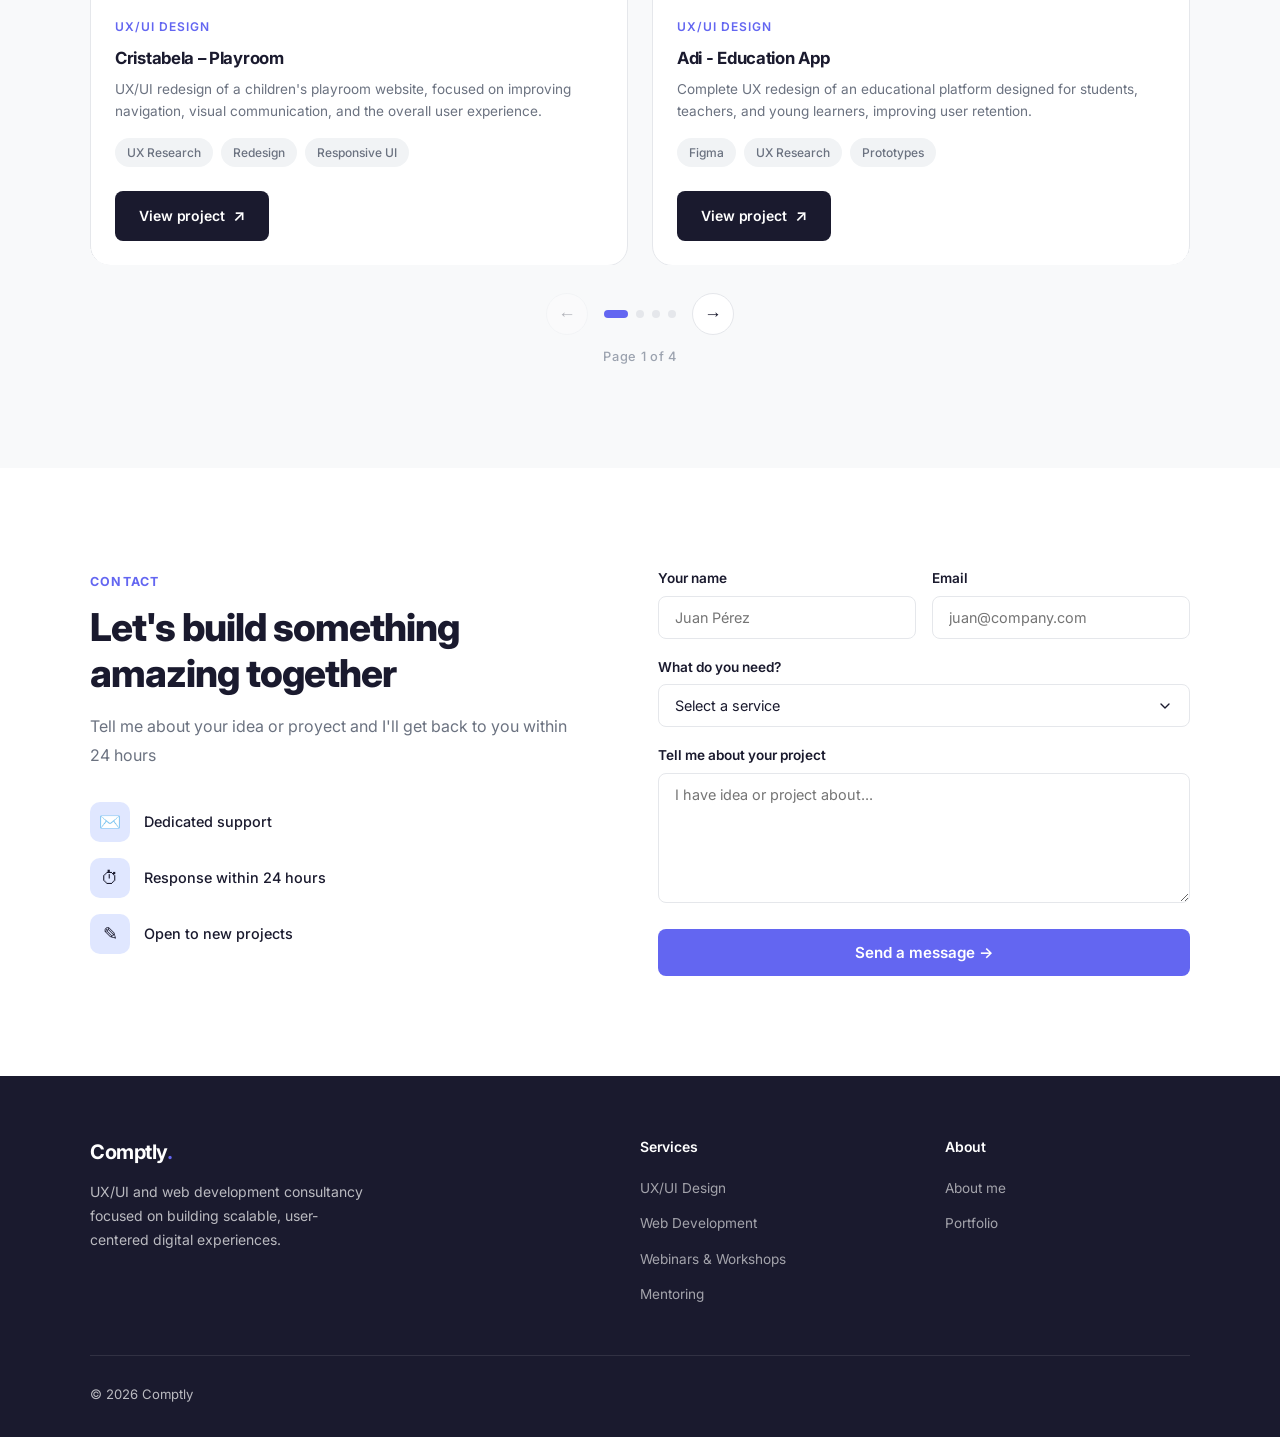
==== commit a9bd066f: "correction" ====
--- a/index.html
+++ b/index.html
@@ -709,7 +709,7 @@
           <div class="contact-methods">
             <div class="contact-method">
               <div class="contact-method-icon">✉️</div>
-              Instant delivery
+             Dedicated support
             </div>
             <div class="contact-method">
               <div class="contact-method-icon">⏱</div>
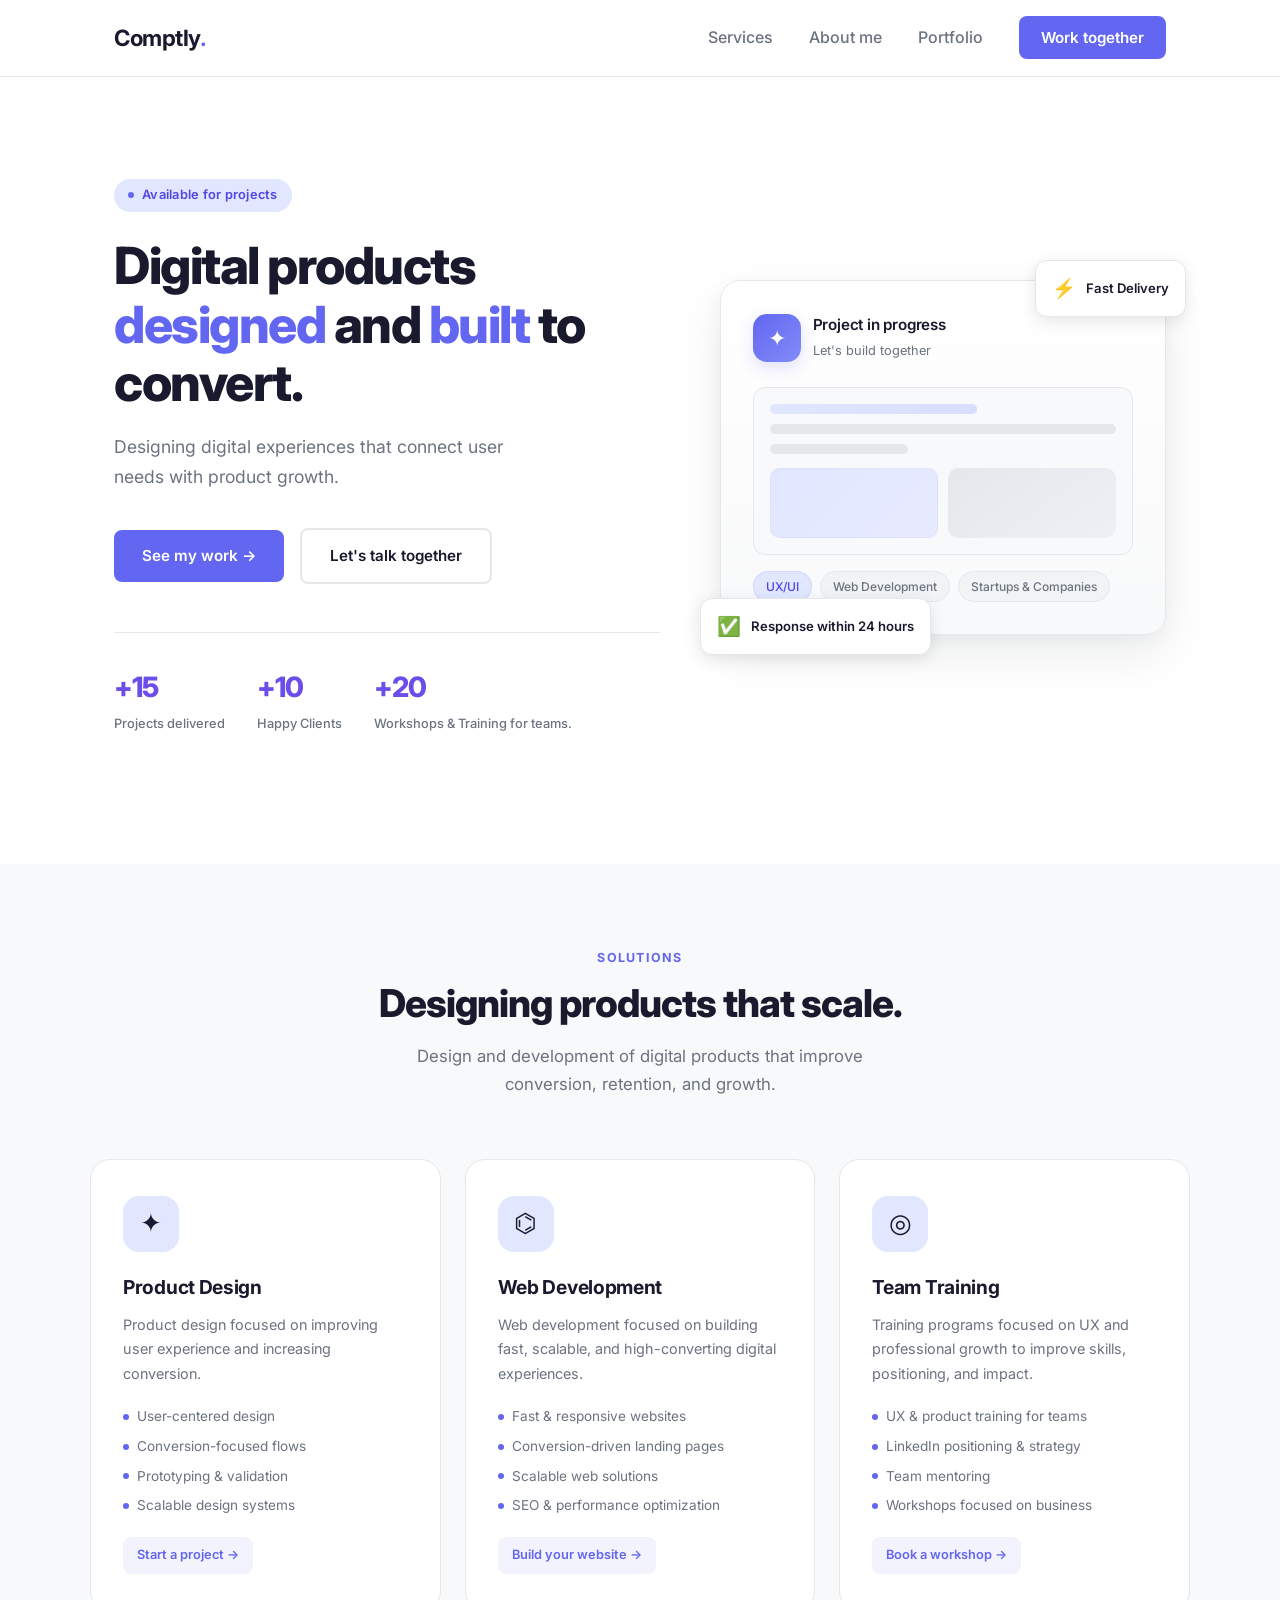
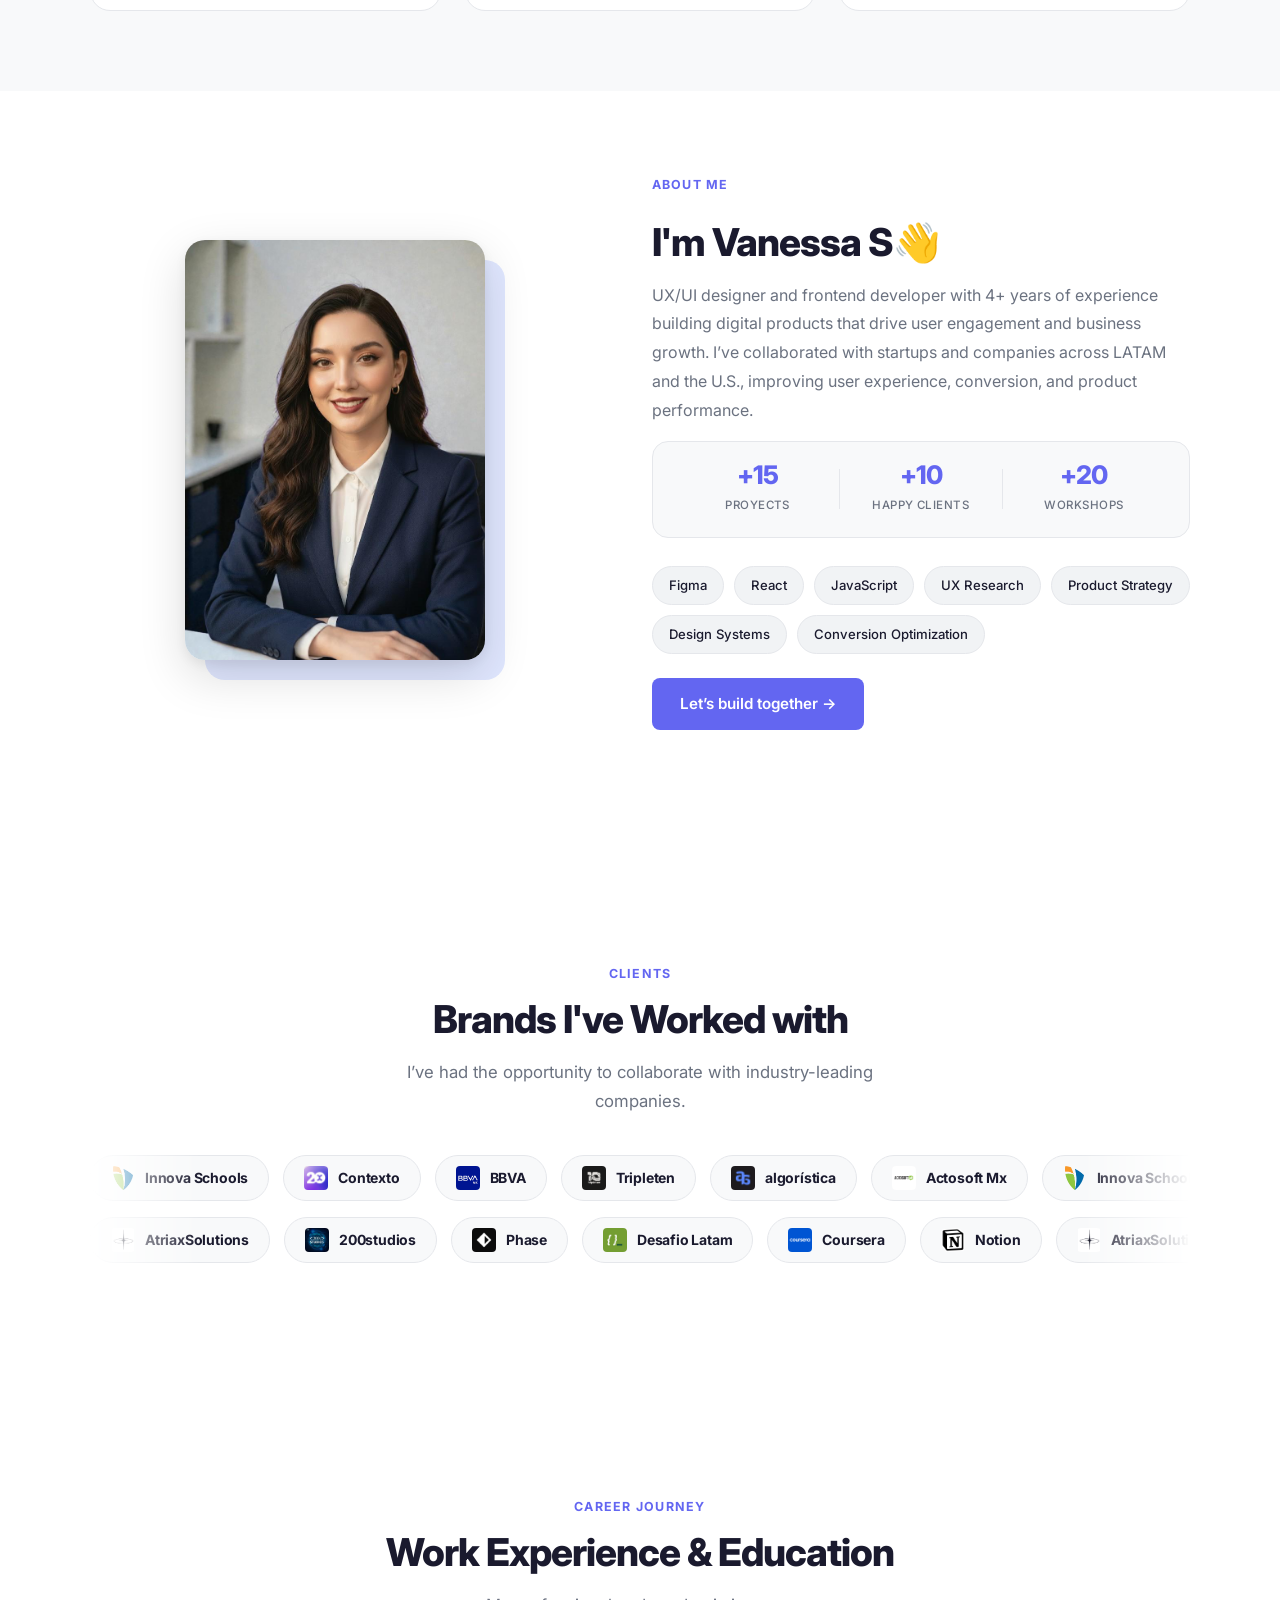
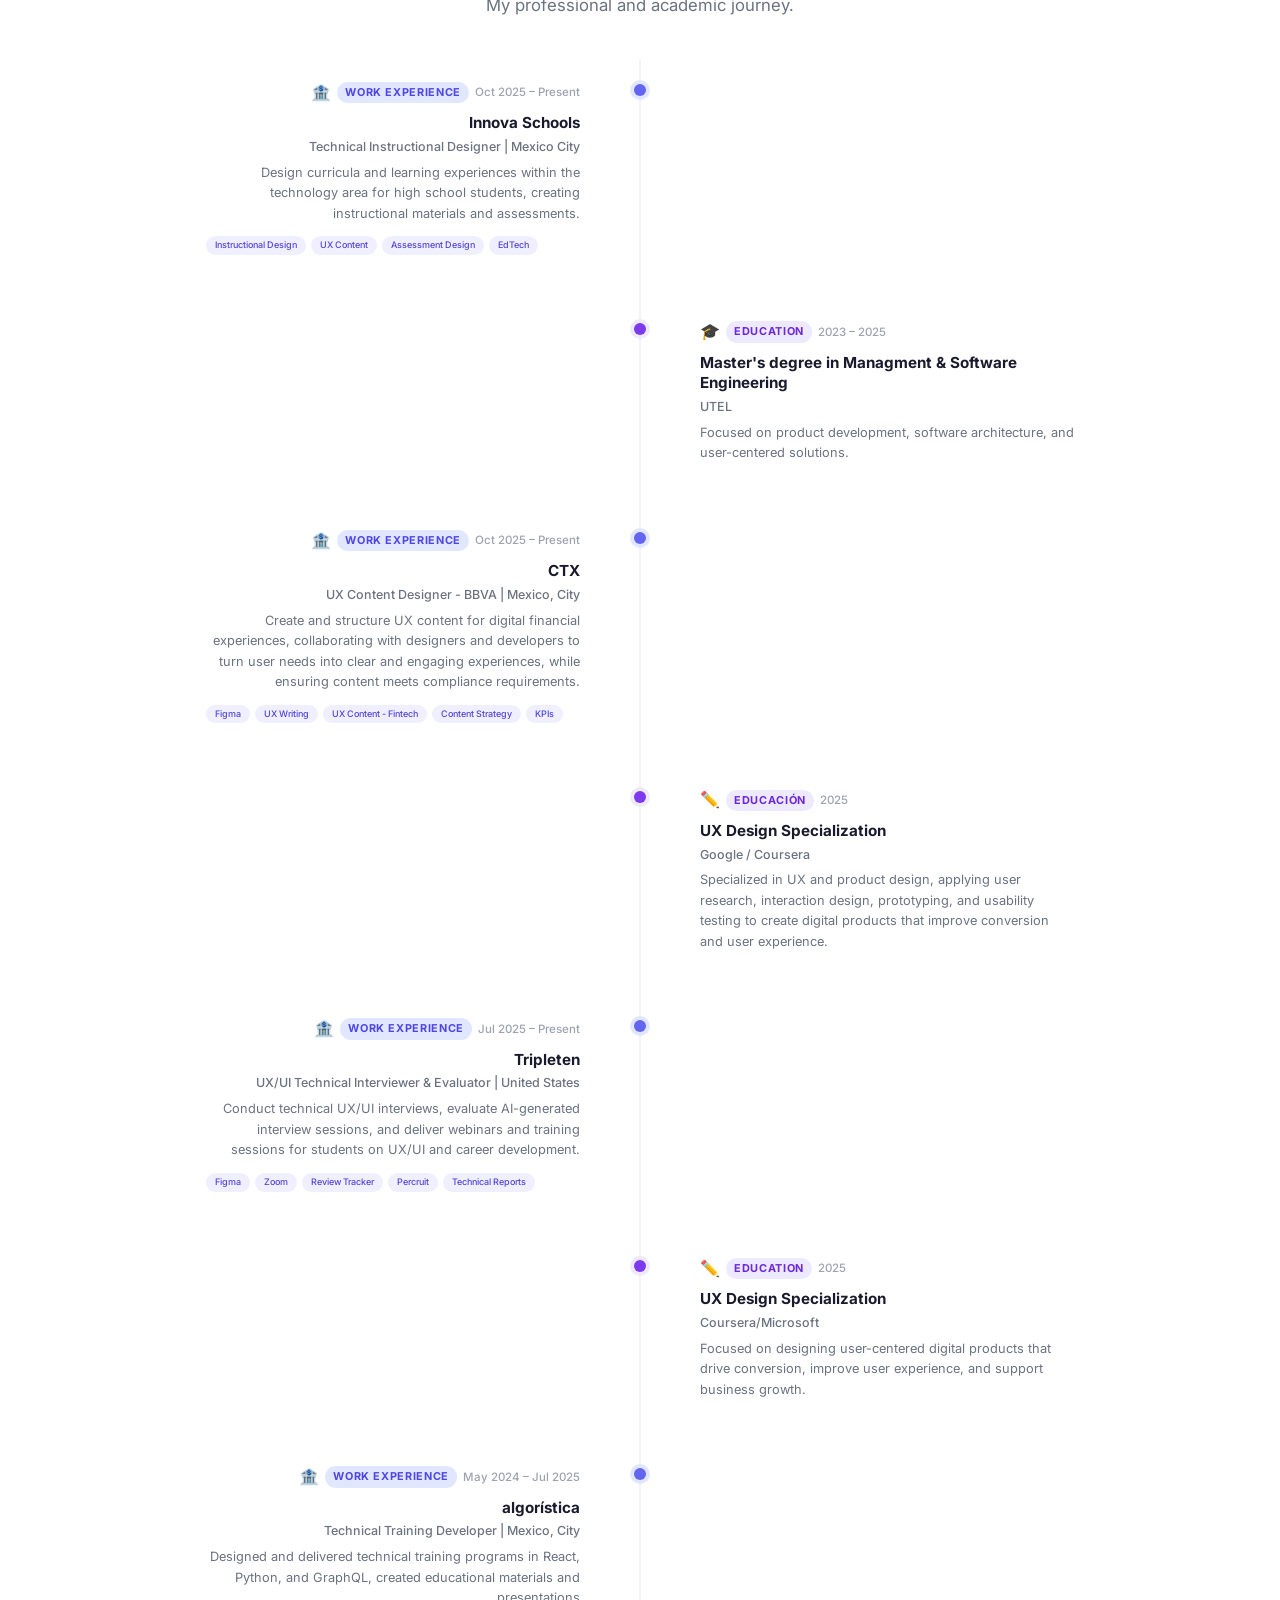
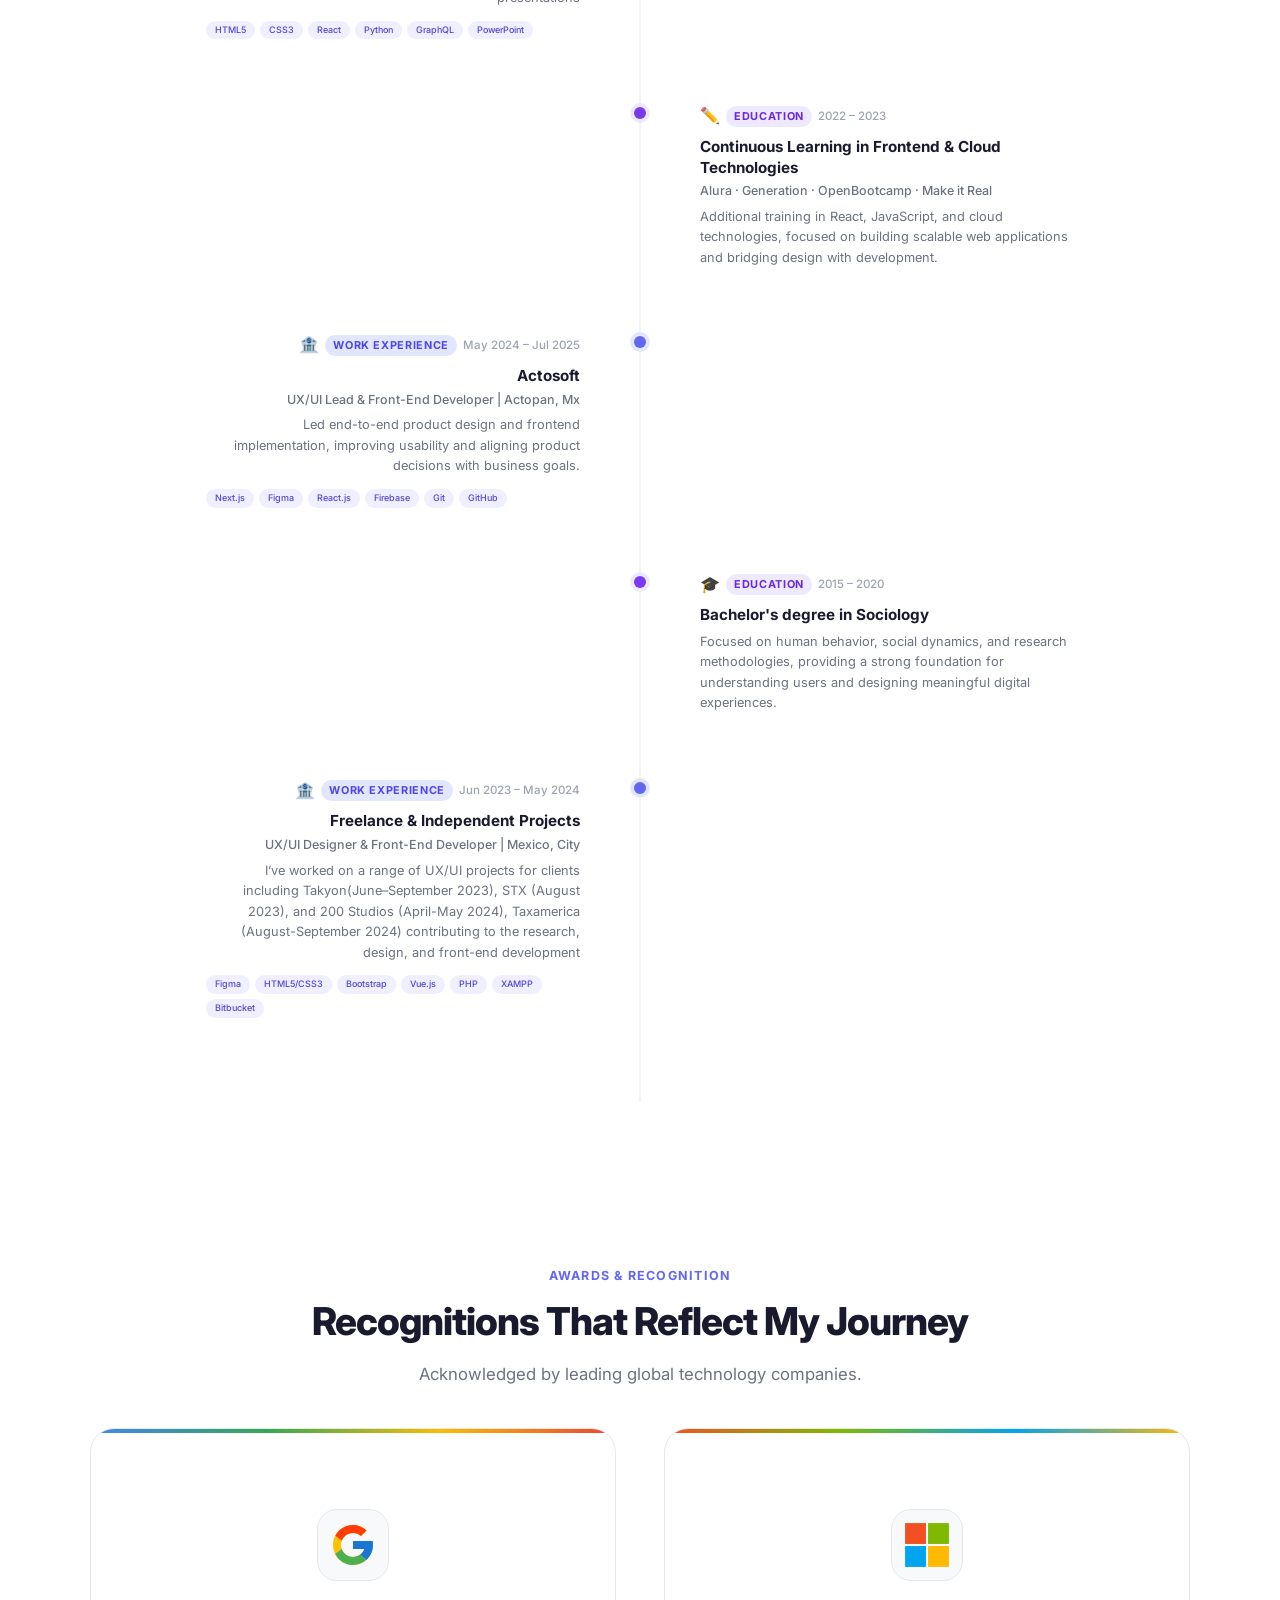
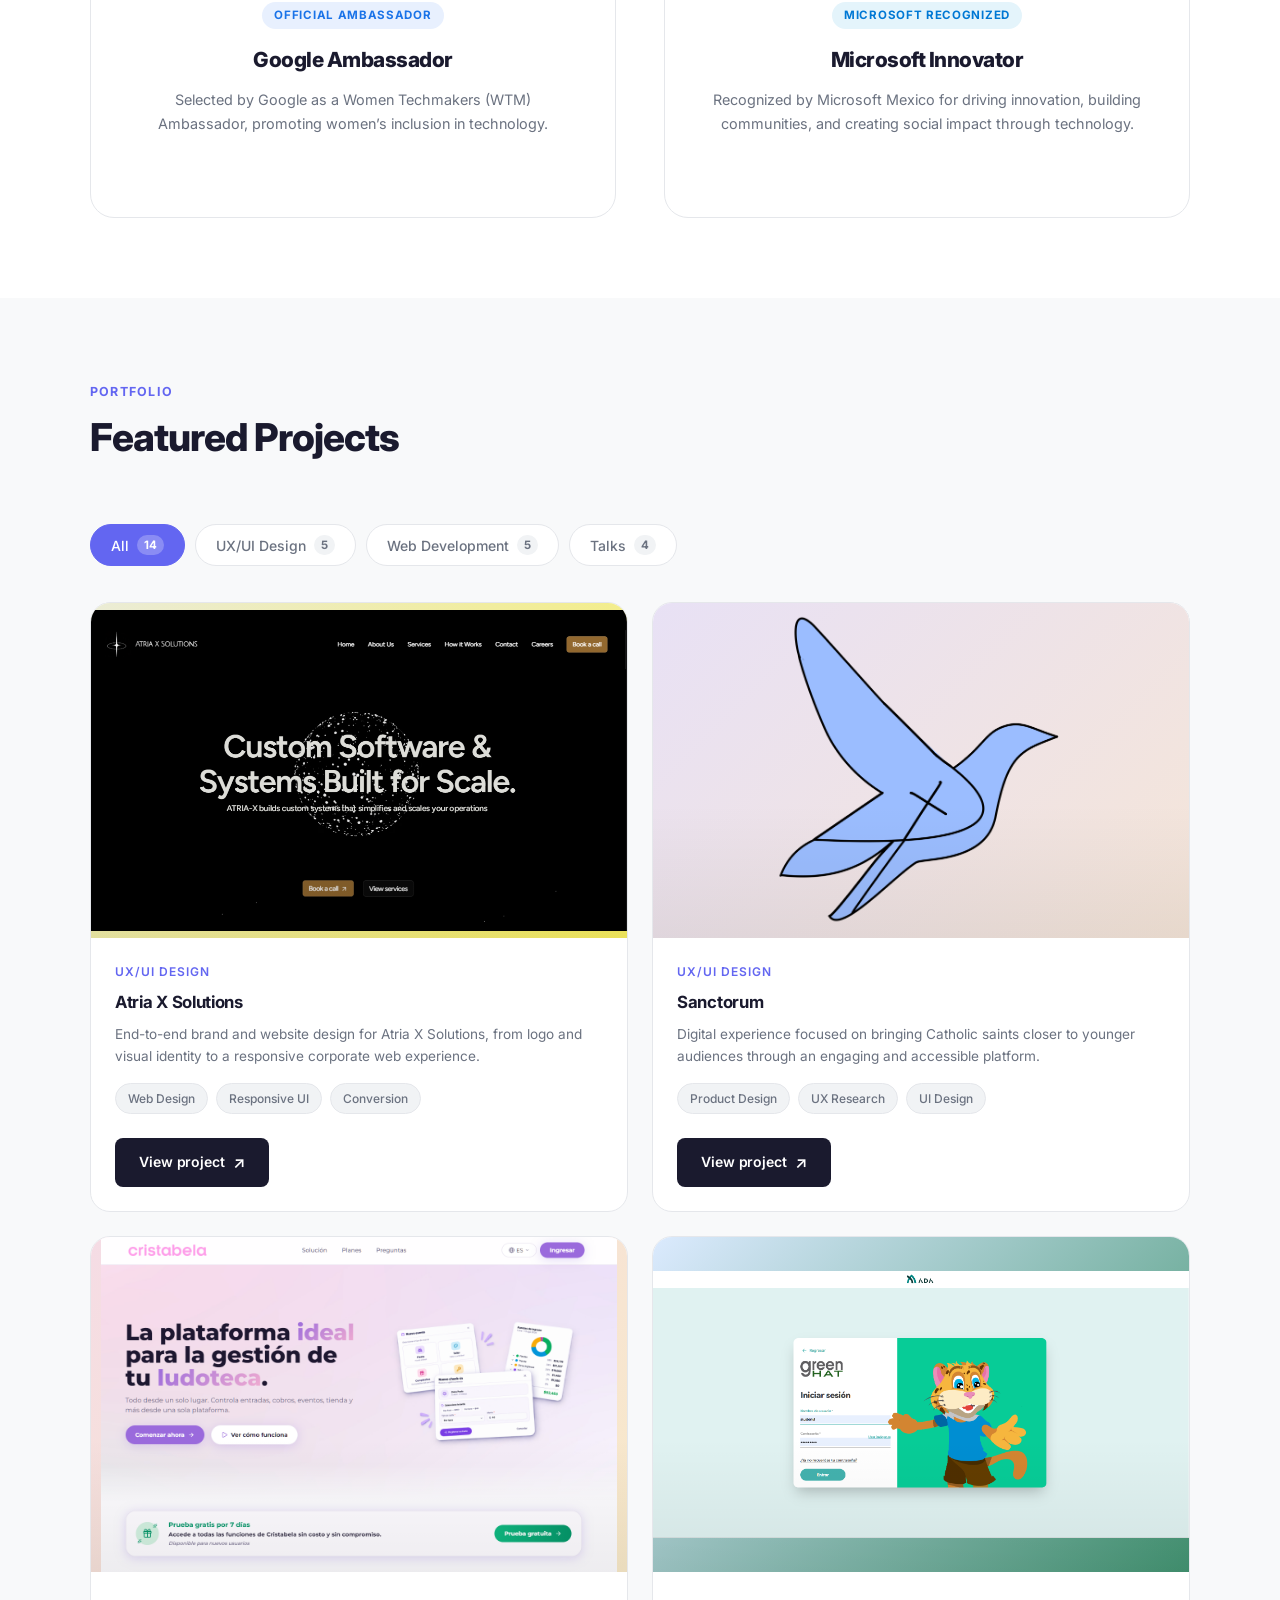
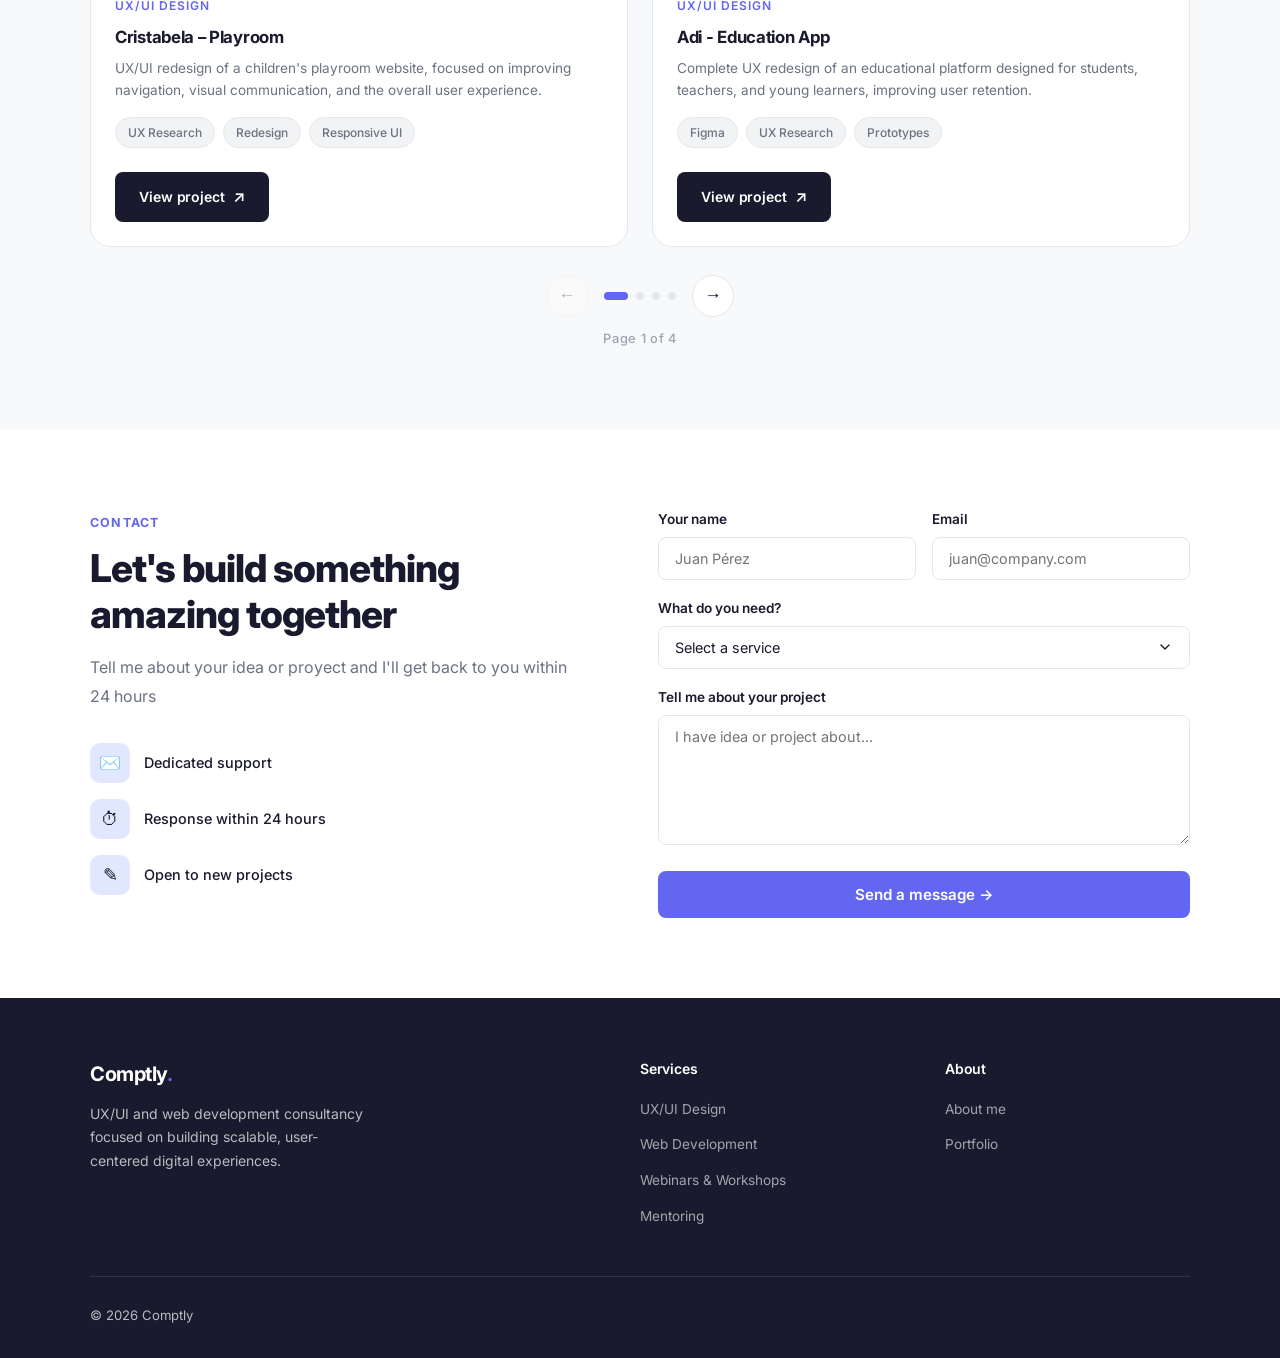
==== commit 3abb2b3e: "fix sizes in mobile and desktop versions & add animation at main page" ====
--- a/index.html
+++ b/index.html
@@ -72,8 +72,10 @@
 
       <div class="hero-card-main">
         <div class="hero-card-header">
-          <div class="hero-card-avatar">✦</div>
-          <div class="hero-card-info">
+<div class="hero-card-avatar">
+  <span class="ai-sparkle">✦</span>
+  <span class="ai-loader"></span>
+</div>          <div class="hero-card-info">
             <strong>Project in progress</strong>
             <span>Let's build together</span>
           </div>
@@ -102,6 +104,8 @@
       </div>
     </div>
   </section>
+
+
 
   <!-- ========== SERVICIOS ========== -->
   <section id="servicios" class="section services-section">
@@ -125,7 +129,7 @@
             <li> Prototyping & validation </li>
             <li> Scalable design systems </li>
           </ul>
-          <a src="services-button/uxui.html" class="service-btn">
+          <a src="#contacto" class="service-btn">
             Start a project →
           </a>
         </div>
@@ -224,6 +228,144 @@
     </div>
   </section>
 
+
+
+   <!-- ========== MARCAS ========== -->
+  <section id="marcas" class="section marcas-section">
+    <div class="section-inner">
+      <div class="section-header-center">
+        <div class="section-label">Clients</div>
+        <h2 class="section-title">Brands I've Worked with</h2>
+        <p class="section-subtitle">I’ve had the opportunity to collaborate with industry-leading companies.</p>
+      </div>
+
+      <!-- Fila 1 — izquierda a derecha -->
+      <div class="marcas-marquee-wrapper">
+        <div class="marcas-marquee">
+          <!-- Duplicadas para el loop infinito -->
+          <div class="marca-pill">
+            <div class="marca-logo-wrap"><img class="marca-logo" src="./assets/Innova_Schools_escudo.webp"
+                alt="innovaschools"><span class="marca-logo-fallback">I</span></div><span class="marca-nombre">Innova
+              Schools</span>
+          </div>
+          <div class="marca-pill">
+            <div class="marca-logo-wrap"><img class="marca-logo" src="./assets/contexto_didctico_logo.jpg"
+                alt="contexto"><span class="marca-logo-fallback">C</span></div><span
+              class="marca-nombre">Contexto</span>
+          </div>
+          <div class="marca-pill">
+            <div class="marca-logo-wrap"><img class="marca-logo" src="./assets/app-bbva-icon-320.im1761094731973im.avif"
+                alt="BBVA"><span class="marca-logo-fallback">B</span></div><span class="marca-nombre">BBVA</span>
+          </div>
+          <div class="marca-pill">
+            <div class="marca-logo-wrap"><img class="marca-logo" src="./assets/tripleten1.png" alt="tripleten"><span
+                class="marca-logo-fallback">T</span></div><span class="marca-nombre">Tripleten</span>
+          </div>
+          <div class="marca-pill">
+            <div class="marca-logo-wrap"><img class="marca-logo" src="./assets/algorstica_logo.webp"
+                alt="algoristica"><span class="marca-logo-fallback">A</span></div><span
+              class="marca-nombre">algorística</span>
+          </div>
+          <div class="marca-pill">
+            <div class="marca-logo-wrap"><img class="marca-logo" src="./assets/actosoft2.png" alt="actosoftmx"><span
+                class="marca-logo-fallback">A</span></div><span class="marca-nombre">Actosoft Mx</span>
+          </div>
+          <!-- Duplicado para el loop -->
+          <div class="marca-pill">
+            <div class="marca-logo-wrap"><img class="marca-logo" src="./assets/Innova_Schools_escudo.webp"
+                alt="innovaschools"><span class="marca-logo-fallback">I</span></div><span class="marca-nombre">Innova
+              Schools</span>
+          </div>
+          <div class="marca-pill">
+            <div class="marca-logo-wrap"><img class="marca-logo" src="./assets/contexto_didctico_logo.jpg"
+                alt="contexto"><span class="marca-logo-fallback">C</span></div><span
+              class="marca-nombre">Contexto</span>
+          </div>
+          <div class="marca-pill">
+            <div class="marca-logo-wrap"><img class="marca-logo" src="./assets/app-bbva-icon-320.im1761094731973im.avif"
+                alt="BBVA"><span class="marca-logo-fallback">L</span></div><span class="marca-nombre">BBVA</span>
+          </div>
+          <div class="marca-pill">
+            <div class="marca-logo-wrap"><img class="marca-logo" src="./assets/tripleten1.png" alt="tripleten"><span
+                class="marca-logo-fallback">T</span></div><span class="marca-nombre">Tripleten</span>
+          </div>
+          <div class="marca-pill">
+            <div class="marca-logo-wrap"><img class="marca-logo" src="./assets/algorstica_logo.webp"
+                alt="algoristica"><span class="marca-logo-fallback">A</span></div><span
+              class="marca-nombre">algorística</span>
+          </div>
+          <div class="marca-pill">
+            <div class="marca-logo-wrap"><img class="marca-logo" src="./assets/actosoft2.png" alt="actosoftmx"><span
+                class="marca-logo-fallback">A</span></div><span class="marca-nombre">Actosoft Mx</span>
+          </div>
+        </div>
+      </div>
+
+      <!-- Fila 2 — derecha a izquierda -->
+      <div class="marcas-marquee-wrapper reverse">
+        <div class="marcas-marquee reverse">
+          <div class="marca-pill">
+            <div class="marca-logo-wrap"><img class="marca-logo" src="./assets/LOGO_ATRIAXSOLUTIONS_FONDOBLANCO_formatoimagen.png"
+                alt="atriaxsolutions"><span class="marca-logo-fallback">A</span></div><span class="marca-nombre">AtriaxSolutions</span>
+          </div>
+          <div class="marca-pill">
+            <div class="marca-logo-wrap"><img class="marca-logo" src="./assets/200 studios.jpeg" alt="200studios"><span
+                class="marca-logo-fallback">S</span></div><span class="marca-nombre">200studios</span>
+          </div>
+          <div class="marca-pill">
+            <div class="marca-logo-wrap"><img class="marca-logo" src="./assets/phase-icon-filled-256.webp"
+                alt="phase"><span class="marca-logo-fallback">P</span></div><span class="marca-nombre">Phase</span>
+          </div>
+          <div class="marca-pill">
+            <div class="marca-logo-wrap"><img class="marca-logo" src="./assets/desafiolatam.jpg"
+                alt="desafioLatam"><span class="marca-logo-fallback">D</span></div><span class="marca-nombre">Desafio
+              Latam</span>
+          </div>
+          <div class="marca-pill">
+            <div class="marca-logo-wrap"><img class="marca-logo" src="./assets/Coursera-Logo_600x600.svg.png"
+                alt="coursera"><span class="marca-logo-fallback">C</span></div><span
+              class="marca-nombre">Coursera</span>
+          </div>
+          <div class="marca-pill">
+            <div class="marca-logo-wrap"><img class="marca-logo" src="./assets/notion.png" alt="notion"><span
+                class="marca-logo-fallback">N</span></div><span class="marca-nombre">Notion</span>
+          </div>
+          <!-- Duplicado -->
+          <div class="marca-pill">
+            <div class="marca-logo-wrap"><img class="marca-logo" src="./assets/LOGO_ATRIAXSOLUTIONS_FONDOBLANCO_formatoimagen.png"
+                alt="atriaxsolutions"><span class="marca-logo-fallback">A</span></div><span class="marca-nombre">AtriaxSolutions</span>
+          </div>
+          <div class="marca-pill">
+            <div class="marca-logo-wrap"><img class="marca-logo" src="./assets/200 studios.jpeg" alt="200studios"><span
+                class="marca-logo-fallback">S</span></div><span class="marca-nombre">200studios</span>
+          </div>
+          <div class="marca-pill">
+            <div class="marca-logo-wrap"><img class="marca-logo" src="./assets/phase-icon-filled-256.webp"
+                alt="phase"><span class="marca-logo-fallback">P</span></div><span class="marca-nombre">Phase</span>
+          </div>
+          <div class="marca-pill">
+            <div class="marca-logo-wrap"><img class="marca-logo" src="./assets/desafiolatam.jpg"
+                alt="desafioLatam"><span class="marca-logo-fallback">D</span></div><span class="marca-nombre">Desafio
+              Latam</span>
+          </div>
+          <div class="marca-pill">
+            <div class="marca-logo-wrap"><img class="marca-logo" src="./assets/Coursera-Logo_600x600.svg.png"
+                alt="coursera"><span class="marca-logo-fallback">C</span></div><span
+              class="marca-nombre">Coursera</span>
+          </div>
+          <div class="marca-pill">
+            <div class="marca-logo-wrap"><img class="marca-logo" src="./assets/notion.png" alt="notion"><span
+                class="marca-logo-fallback">N</span></div><span class="marca-nombre">Notion</span>
+          </div>
+        </div>
+      </div>
+    </div>
+  </section>
+
+
+
+
+
   <!-- ========== TRAYECTORIA (TIMELINE) ========== -->
   <section id="empresas" class="section empresas-section">
     <div class="section-inner">
@@ -488,140 +630,10 @@
       </div>
     </div>
   </section>
-
-  <!-- ========== MARCAS ========== -->
-  <section id="marcas" class="section marcas-section">
-    <div class="section-inner">
-      <div class="section-header-center">
-        <div class="section-label">Clients</div>
-        <h2 class="section-title">Brands I've Worked with</h2>
-        <p class="section-subtitle">I’ve had the opportunity to collaborate with industry-leading companies.</p>
-      </div>
-
-      <!-- Fila 1 — izquierda a derecha -->
-      <div class="marcas-marquee-wrapper">
-        <div class="marcas-marquee">
-          <!-- Duplicadas para el loop infinito -->
-          <div class="marca-pill">
-            <div class="marca-logo-wrap"><img class="marca-logo" src="./assets/Innova_Schools_escudo.webp"
-                alt="innovaschools"><span class="marca-logo-fallback">I</span></div><span class="marca-nombre">Innova
-              Schools</span>
-          </div>
-          <div class="marca-pill">
-            <div class="marca-logo-wrap"><img class="marca-logo" src="./assets/contexto_didctico_logo.jpg"
-                alt="contexto"><span class="marca-logo-fallback">C</span></div><span
-              class="marca-nombre">Contexto</span>
-          </div>
-          <div class="marca-pill">
-            <div class="marca-logo-wrap"><img class="marca-logo" src="./assets/app-bbva-icon-320.im1761094731973im.avif"
-                alt="BBVA"><span class="marca-logo-fallback">B</span></div><span class="marca-nombre">BBVA</span>
-          </div>
-          <div class="marca-pill">
-            <div class="marca-logo-wrap"><img class="marca-logo" src="./assets/tripleten1.png" alt="tripleten"><span
-                class="marca-logo-fallback">T</span></div><span class="marca-nombre">Tripleten</span>
-          </div>
-          <div class="marca-pill">
-            <div class="marca-logo-wrap"><img class="marca-logo" src="./assets/algorstica_logo.webp"
-                alt="algoristica"><span class="marca-logo-fallback">A</span></div><span
-              class="marca-nombre">algorística</span>
-          </div>
-          <div class="marca-pill">
-            <div class="marca-logo-wrap"><img class="marca-logo" src="./assets/actosoft2.png" alt="actosoftmx"><span
-                class="marca-logo-fallback">A</span></div><span class="marca-nombre">Actosoft Mx</span>
-          </div>
-          <!-- Duplicado para el loop -->
-          <div class="marca-pill">
-            <div class="marca-logo-wrap"><img class="marca-logo" src="./assets/Innova_Schools_escudo.webp"
-                alt="innovaschools"><span class="marca-logo-fallback">I</span></div><span class="marca-nombre">Innova
-              Schools</span>
-          </div>
-          <div class="marca-pill">
-            <div class="marca-logo-wrap"><img class="marca-logo" src="./assets/contexto_didctico_logo.jpg"
-                alt="contexto"><span class="marca-logo-fallback">C</span></div><span
-              class="marca-nombre">Contexto</span>
-          </div>
-          <div class="marca-pill">
-            <div class="marca-logo-wrap"><img class="marca-logo" src="./assets/app-bbva-icon-320.im1761094731973im.avif"
-                alt="BBVA"><span class="marca-logo-fallback">L</span></div><span class="marca-nombre">BBVA</span>
-          </div>
-          <div class="marca-pill">
-            <div class="marca-logo-wrap"><img class="marca-logo" src="./assets/tripleten1.png" alt="tripleten"><span
-                class="marca-logo-fallback">T</span></div><span class="marca-nombre">Tripleten</span>
-          </div>
-          <div class="marca-pill">
-            <div class="marca-logo-wrap"><img class="marca-logo" src="./assets/algorstica_logo.webp"
-                alt="algoristica"><span class="marca-logo-fallback">A</span></div><span
-              class="marca-nombre">algorística</span>
-          </div>
-          <div class="marca-pill">
-            <div class="marca-logo-wrap"><img class="marca-logo" src="./assets/actosoft2.png" alt="actosoftmx"><span
-                class="marca-logo-fallback">A</span></div><span class="marca-nombre">Actosoft Mx</span>
-          </div>
-        </div>
-      </div>
-
-      <!-- Fila 2 — derecha a izquierda -->
-      <div class="marcas-marquee-wrapper reverse">
-        <div class="marcas-marquee reverse">
-          <div class="marca-pill">
-            <div class="marca-logo-wrap"><img class="marca-logo" src="./assets/LOGO_ATRIAXSOLUTIONS_FONDOBLANCO_formatoimagen.png"
-                alt="atriaxsolutions"><span class="marca-logo-fallback">A</span></div><span class="marca-nombre">AtriaxSolutions</span>
-          </div>
-          <div class="marca-pill">
-            <div class="marca-logo-wrap"><img class="marca-logo" src="./assets/200 studios.jpeg" alt="200studios"><span
-                class="marca-logo-fallback">S</span></div><span class="marca-nombre">200studios</span>
-          </div>
-          <div class="marca-pill">
-            <div class="marca-logo-wrap"><img class="marca-logo" src="./assets/phase-icon-filled-256.webp"
-                alt="phase"><span class="marca-logo-fallback">P</span></div><span class="marca-nombre">Phase</span>
-          </div>
-          <div class="marca-pill">
-            <div class="marca-logo-wrap"><img class="marca-logo" src="./assets/desafiolatam.jpg"
-                alt="desafioLatam"><span class="marca-logo-fallback">D</span></div><span class="marca-nombre">Desafio
-              Latam</span>
-          </div>
-          <div class="marca-pill">
-            <div class="marca-logo-wrap"><img class="marca-logo" src="./assets/Coursera-Logo_600x600.svg.png"
-                alt="coursera"><span class="marca-logo-fallback">C</span></div><span
-              class="marca-nombre">Coursera</span>
-          </div>
-          <div class="marca-pill">
-            <div class="marca-logo-wrap"><img class="marca-logo" src="./assets/notion.png" alt="notion"><span
-                class="marca-logo-fallback">N</span></div><span class="marca-nombre">Notion</span>
-          </div>
-          <!-- Duplicado -->
-          <div class="marca-pill">
-            <div class="marca-logo-wrap"><img class="marca-logo" src="./assets/LOGO_ATRIAXSOLUTIONS_FONDOBLANCO_formatoimagen.png"
-                alt="atriaxsolutions"><span class="marca-logo-fallback">A</span></div><span class="marca-nombre">AtriaxSolutions</span>
-          </div>
-          <div class="marca-pill">
-            <div class="marca-logo-wrap"><img class="marca-logo" src="./assets/200 studios.jpeg" alt="200studios"><span
-                class="marca-logo-fallback">S</span></div><span class="marca-nombre">200studios</span>
-          </div>
-          <div class="marca-pill">
-            <div class="marca-logo-wrap"><img class="marca-logo" src="./assets/phase-icon-filled-256.webp"
-                alt="phase"><span class="marca-logo-fallback">P</span></div><span class="marca-nombre">Phase</span>
-          </div>
-          <div class="marca-pill">
-            <div class="marca-logo-wrap"><img class="marca-logo" src="./assets/desafiolatam.jpg"
-                alt="desafioLatam"><span class="marca-logo-fallback">D</span></div><span class="marca-nombre">Desafio
-              Latam</span>
-          </div>
-          <div class="marca-pill">
-            <div class="marca-logo-wrap"><img class="marca-logo" src="./assets/Coursera-Logo_600x600.svg.png"
-                alt="coursera"><span class="marca-logo-fallback">C</span></div><span
-              class="marca-nombre">Coursera</span>
-          </div>
-          <div class="marca-pill">
-            <div class="marca-logo-wrap"><img class="marca-logo" src="./assets/notion.png" alt="notion"><span
-                class="marca-logo-fallback">N</span></div><span class="marca-nombre">Notion</span>
-          </div>
-        </div>
-      </div>
-    </div>
-  </section>
-
-  <!-- ========== RECONOCIMIENTOS ========== -->
+ 
+  
+
+   <!-- ========== RECONOCIMIENTOS ========== -->
   <section id="reconocimientos" class="section reconocimientos-section">
     <div class="section-inner">
       <div class="section-header-center">
@@ -665,6 +677,7 @@
       </div>
     </div>
   </section>
+  
 
   <!-- ========== PORTAFOLIO ========== -->
   <section id="portafolio" class="section portfolio-section">
@@ -696,6 +709,10 @@
     </div>
   </section>
 
+
+
+  
+ 
   <!-- ========== CONTACTO ========== -->
   <section id="contacto" class="section">
     <div class="section-inner">
--- a/css/styles.css
+++ b/css/styles.css
@@ -44,63 +44,84 @@
 }
 
 
+/* ---- NAVBAR ---- */
+
 .navbar {
   position: fixed;
-  top: 0; left: 0; right: 0;
+  top: 0;
+  left: 0;
+  right: 0;
   z-index: 100;
   background: rgba(255,255,255,0.92);
   backdrop-filter: blur(12px);
   border-bottom: 1px solid var(--color-border);
   transition: box-shadow 0.3s ease;
 }
-.navbar.scrolled { box-shadow: var(--shadow-sm); }
-
+
+.navbar.scrolled {
+  box-shadow: var(--shadow-sm);
+}
+
+/* Contenedor */
 .navbar-inner {
   max-width: 1100px;
   margin: 0 auto;
   padding: 0 24px;
-  height: 68px;
+  height: 76px;
+
   display: flex;
   align-items: center;
   justify-content: space-between;
 }
 
+/* Logotipo */
 .navbar-logo {
-  font-size: 1.25rem;
+  font-size: 1.4rem;
   font-weight: 700;
   color: var(--color-text);
   letter-spacing: -0.5px;
 }
-.navbar-logo span { color: var(--color-accent); }
-
+
+.navbar-logo span {
+  color: var(--color-accent);
+}
+
+/* Navegación */
 .navbar-links {
   display: flex;
   align-items: center;
-  gap: 32px;
+  gap: 36px;
   list-style: none;
 }
+
 .navbar-links a {
-  font-size: 0.9rem;
+  font-size: 1rem;
   font-weight: 500;
   color: var(--color-text-muted);
   transition: color 0.2s;
 }
-.navbar-links a:hover { color: var(--color-text); }
-
+
+.navbar-links a:hover {
+  color: var(--color-text);
+}
+
+/* Botón principal */
 .navbar-cta {
   background: var(--color-accent) !important;
   color: #fff !important;
-  padding: 10px 20px;
+  padding: 12px 22px;
   border-radius: 8px;
   font-weight: 600 !important;
-  font-size: 0.875rem !important;
+  font-size: 0.95rem !important;
   transition: background 0.2s, transform 0.15s !important;
 }
+
 .navbar-cta:hover {
   background: var(--color-accent-dark) !important;
   transform: translateY(-1px);
 }
 
+/* Menú móvil: conservar estructura */
 .navbar-toggle {
   display: none;
   background: none;
@@ -110,6 +131,7 @@
   flex-direction: column;
   gap: 5px;
 }
+
 .navbar-toggle span {
   display: block;
   width: 24px;
@@ -120,18 +142,68 @@
 }
 
 /* ---- HERO ---- */
+
+
+/* ---- HERO RESPONSIVE ---- */
+
+@media (max-width: 900px) {
+  .hero {
+    grid-template-columns: 1fr;
+    gap: 60px;
+    padding-top: 140px;
+    padding-bottom: 100px;
+  }
+
+  .hero-visual {
+    width: 100%;
+    max-width: 450px;
+    margin: 0 auto;
+  }
+}
+
+@media (max-width: 600px) {
+  .hero {
+    padding: 120px 24px 80px;
+    gap: 48px;
+  }
+
+  .hero h1 {
+    font-size: clamp(2rem, 8vw, 2.7rem);
+  }
+
+  .hero-stats {
+    gap: 20px;
+    flex-wrap: wrap;
+  }
+
+  .stat-item strong {
+    font-size: 1.5rem;
+  }
+
+  .stat-item span {
+    font-size: 0.75rem;
+  }
+}
+
+
+
+/* ---- HERO ---- */
 .hero {
-  padding-top: 140px;
-  padding-bottom: 100px;
+  padding-top: clamp(120px, 14vw, 270px);
+  padding-bottom: clamp(100px, 10vw, 200px);
+
   max-width: 1100px;
   margin: 0 auto;
   padding-left: 24px;
   padding-right: 24px;
+
   display: grid;
-  grid-template-columns: 1fr 1fr;
+  grid-template-columns: 1.1fr 0.9fr;
   align-items: center;
   gap: 60px;
-  min-height: 90vh;
+
+  min-height: 50vh;
+  box-sizing: border-box;
 }
 
 .hero-badge {
@@ -147,8 +219,10 @@
   margin-bottom: 24px;
   letter-spacing: 0.02em;
 }
+
 .hero-badge .dot {
-  width: 6px; height: 6px;
+  width: 6px;
+  height: 6px;
   background: var(--color-accent);
   border-radius: 50%;
   animation: pulse 2s infinite;
@@ -167,7 +241,10 @@
   color: var(--color-text);
   margin-bottom: 20px;
 }
-.hero h1 .highlight { color: var(--color-accent); }
+
+.hero h1 .highlight {
+  color: var(--color-accent);
+}
 
 .hero p {
   font-size: 1.1rem;
@@ -199,6 +276,7 @@
   gap: 8px;
   font-family: 'Inter', sans-serif;
 }
+
 .btn-primary:hover {
   background: var(--color-accent-dark);
   transform: translateY(-2px);
@@ -220,6 +298,7 @@
   gap: 8px;
   font-family: 'Inter', sans-serif;
 }
+
 .btn-secondary:hover {
   border-color: var(--color-accent);
   color: var(--color-accent);
@@ -233,6 +312,7 @@
   padding-top: 32px;
   border-top: 1px solid var(--color-border);
 }
+
 .stat-item strong {
   display: block;
   font-size: 1.75rem;
@@ -240,67 +320,155 @@
   color: #6b4ee9;
   letter-spacing: -1px;
 }
+
 .stat-item span {
   font-size: 0.8rem;
   color: var(--color-text-muted);
   font-weight: 500;
 }
 
-/* Hero visual */
-.hero-visual { position: relative; }
-
+
+/* ---- HERO VISUAL ---- */
+
+.hero-visual {
+  position: relative;
+}
+
+/* Tarjeta principal */
 .hero-card-main {
-  background: var(--color-bg);
+  background: linear-gradient(
+    180deg,
+    var(--color-bg) 0%,
+    var(--color-bg-soft) 100%
+  );
   border: 1px solid var(--color-border);
   border-radius: 20px;
   padding: 32px;
-  box-shadow: var(--shadow-lg);
+  box-shadow:
+    0 20px 50px rgba(15, 23, 42, 0.08),
+    0 6px 18px rgba(15, 23, 42, 0.04);
   position: relative;
-  z-index: -1;
-}
+  z-index: 1;
+  transition: box-shadow 0.3s ease;
+}
+
+.hero-card-main:hover {
+  box-shadow:
+    0 24px 55px rgba(15, 23, 42, 0.11),
+    0 8px 22px rgba(15, 23, 42, 0.05);
+}
+
+/* Encabezado de tarjeta */
 .hero-card-header {
   display: flex;
   align-items: center;
   gap: 12px;
   margin-bottom: 24px;
 }
+
+/* Icono principal */
 .hero-card-avatar {
-  width: 48px; height: 48px;
-  background: linear-gradient(135deg, var(--color-accent), #818cf8);
+  width: 48px;
+  height: 48px;
+  background: linear-gradient(
+    135deg,
+    var(--color-accent),
+    #818cf8
+  );
   border-radius: 14px;
   display: flex;
   align-items: center;
   justify-content: center;
   font-size: 1.4rem;
   color: #fff;
-}
-.hero-card-info strong { display: block; font-weight: 600; font-size: 0.95rem; }
-.hero-card-info span  { font-size: 0.8rem; color: var(--color-text-muted); }
-
+  box-shadow: 0 6px 16px rgba(99, 102, 241, 0.18);
+}
+
+/* Información del encabezado */
+.hero-card-info strong {
+  display: block;
+  font-weight: 600;
+  font-size: 0.95rem;
+  color: var(--color-text);
+  letter-spacing: -0.2px;
+}
+
+.hero-card-info span {
+  font-size: 0.8rem;
+  color: var(--color-text-muted);
+  line-height: 1.5;
+}
+
+/* Mockup interno */
 .hero-card-mockup {
   background: var(--color-bg-soft);
+  border: 1px solid var(--color-border);
   border-radius: 12px;
   padding: 16px;
   margin-bottom: 16px;
 }
+
+/* Barras del mockup */
 .mockup-bar {
   height: 10px;
   background: var(--color-border);
   border-radius: 100px;
   margin-bottom: 10px;
 }
-.mockup-bar.accent { background: var(--color-accent-light); width: 60%; }
-.mockup-bar.short  { width: 40%; }
+
+.mockup-bar.accent {
+  background: linear-gradient(
+    90deg,
+    var(--color-accent-light),
+    #d9ddff
+  );
+  width: 60%;
+}
+
+.mockup-bar.short {
+  width: 40%;
+}
+
+/* Cuadrícula interna */
 .mockup-boxes {
   display: grid;
   grid-template-columns: 1fr 1fr;
   gap: 10px;
   margin-top: 14px;
 }
-.mockup-box { height: 70px; background: var(--color-border); border-radius: 10px; }
-.mockup-box.colored { background: linear-gradient(135deg, var(--color-accent-light), #e8eaff); }
-
-.hero-card-tags { display: flex; gap: 8px; flex-wrap: wrap; }
+
+/* Bloques del mockup */
+.mockup-box {
+  height: 70px;
+  background: linear-gradient(
+    145deg,
+    var(--color-border),
+    #edf0f5
+  );
+  border-radius: 10px;
+  transition: transform 0.25s ease;
+}
+
+.mockup-box.colored {
+  background: linear-gradient(
+    135deg,
+    var(--color-accent-light),
+    #e8eaff
+  );
+  border: 1px solid rgba(99, 102, 241, 0.06);
+}
+
+/* Interacción sutil */
+.hero-card-main:hover .mockup-box {
+  transform: translateY(-2px);
+}
+
+/* Etiquetas inferiores */
+.hero-card-tags {
+  display: flex;
+  gap: 8px;
+  flex-wrap: wrap;
+}
 
 .tag {
   background: var(--color-bg-subtle);
@@ -309,14 +477,213 @@
   font-weight: 500;
   padding: 5px 12px;
   border-radius: 100px;
-}
+  border: 1px solid var(--color-border);
+  transition:
+    background 0.2s ease,
+    border-color 0.2s ease;
+}
+
 .tag.accent {
   background: var(--color-accent-light);
   color: var(--color-accent-dark);
-}
+  border: 1px solid rgba(99, 102, 241, 0.12);
+}
+
+
+
+
+
+/* ---- HERO ANIMATIONS ---- */
+
+
+/* ---- HERO ANIMATIONS ---- */
+
+/* Tarjeta y badges completamente estáticos */
+.hero-card-main,
+.hero-floating-badge.top-right,
+.hero-floating-badge.bottom-left {
+  animation: none;
+}
+
+/* ---- ICONO: IA PROCESANDO ---- */
+
+.hero-card-avatar {
+  position: relative;
+  animation: aiGlow 6s ease-in-out infinite;
+}
+
+@keyframes aiGlow {
+  0%, 100% {
+    box-shadow: 0 0 0 rgba(99, 102, 241, 0);
+    filter: brightness(1);
+  }
+
+  50% {
+    box-shadow: 0 0 18px rgba(99, 102, 241, 0.22);
+    filter: brightness(1.08);
+  }
+}
+
+/* ---- LÍNEAS: GENERACIÓN DE CONTENIDO ---- */
+
+.mockup-bar {
+  position: relative;
+  overflow: hidden;
+}
+
+.mockup-bar::after {
+  content: "";
+  position: absolute;
+  inset: 0;
+
+  background: linear-gradient(
+    90deg,
+    transparent 0%,
+    rgba(255, 255, 255, 0.8) 50%,
+    transparent 100%
+  );
+
+  transform: translateX(-100%);
+  animation: aiProcessing 5s ease-in-out infinite;
+}
+
+@keyframes aiProcessing {
+  0%, 15% {
+    transform: translateX(-100%);
+  }
+
+  65%, 100% {
+    transform: translateX(100%);
+  }
+}
+
+/* ---- CUADRO MORADO: GENERACIÓN VISUAL ---- */
+
+.mockup-box.colored {
+  animation: aiGenerate 6s ease-in-out infinite;
+}
+
+@keyframes aiGenerate {
+  0%, 100% {
+    background: #e8eaff;
+    box-shadow: inset 0 0 0 rgba(99, 102, 241, 0);
+  }
+
+  50% {
+    background: #d7dcff;
+    box-shadow: inset 0 0 16px rgba(99, 102, 241, 0.08);
+  }
+}
+
+/* ---- ACCESIBILIDAD ---- */
+
+@media (prefers-reduced-motion: reduce) {
+  .hero-card-avatar,
+  .mockup-bar::after,
+  .mockup-box.colored {
+    animation: none;
+  }
+}
+
+
+/* ---- AI ICON ANIMATION ---- */
+
+/* Contenedor del icono */
+.hero-card-avatar {
+  position: relative;
+  animation: aiGlow 8s ease-in-out infinite;
+}
+
+/* Icono original */
+.ai-sparkle {
+  position: absolute;
+  opacity: 1;
+  animation: sparkleCycle 8s ease-in-out infinite;
+}
+
+/* Loading circular */
+.ai-loader {
+  position: absolute;
+  width: 20px;
+  height: 20px;
+  border: 2px solid rgba(255, 255, 255, 0.25);
+  border-top-color: #fff;
+  border-radius: 50%;
+  opacity: 0;
+  animation: loaderCycle 8s ease-in-out infinite;
+}
+
+/* Alternar estrella y loading */
+@keyframes sparkleCycle {
+  0%, 15%, 75%, 100% {
+    opacity: 1;
+    transform: scale(1);
+  }
+
+  25%, 65% {
+    opacity: 0;
+    transform: scale(0.85);
+  }
+}
+
+@keyframes loaderCycle {
+  0%, 15%, 75%, 100% {
+    opacity: 0;
+    transform: rotate(0deg);
+  }
+
+  25% {
+    opacity: 1;
+    transform: rotate(0deg);
+  }
+
+  65% {
+    opacity: 1;
+    transform: rotate(720deg);
+  }
+
+  75% {
+    opacity: 0;
+    transform: rotate(900deg);
+  }
+}
+
+/* Brillo suave del contenedor */
+@keyframes aiGlow {
+  0%, 100% {
+    box-shadow: 0 0 0 rgba(99, 102, 241, 0);
+  }
+
+  45% {
+    box-shadow: 0 0 18px rgba(99, 102, 241, 0.25);
+  }
+}
+
+/* Accesibilidad */
+@media (prefers-reduced-motion: reduce) {
+  .hero-card-avatar,
+  .ai-sparkle,
+  .ai-loader {
+    animation: none;
+  }
+
+  .ai-sparkle {
+    opacity: 1;
+    transform: none;
+  }
+
+  .ai-loader {
+    opacity: 0;
+  }
+}
+
+
+
+/* ---- FLOATING BADGES ---- */
 
 .hero-floating-badge {
   position: absolute;
+  z-index: 2;
   background: #fff;
   border: 1px solid var(--color-border);
   border-radius: 12px;
@@ -329,13 +696,31 @@
   font-weight: 600;
   white-space: nowrap;
 }
-.hero-floating-badge.top-right    { top: -20px; right: -20px; }
-.hero-floating-badge.bottom-left  { bottom: -20px; left: -20px; }
-.badge-icon { font-size: 1.2rem; }
+
+.hero-floating-badge.top-right {
+  top: -20px;
+  right: -20px;
+}
+
+.hero-floating-badge.bottom-left {
+  bottom: -20px;
+  left: -20px;
+}
+
+.badge-icon {
+  font-size: 1.2rem;
+}
 
 /* ---- SECTIONS COMMON ---- */
-.section { padding: 100px 24px; }
-.section-inner { max-width: 1100px; margin: 0 auto; }
+
+.section {
+  padding: 80px 24px;
+}
+
+.section-inner {
+  max-width: 1100px;
+  margin: 0 auto;
+}
 
 .section-label {
   display: inline-block;
@@ -346,6 +731,7 @@
   color: var(--color-accent);
   margin-bottom: 12px;
 }
+
 .section-title {
   font-size: 2.4rem;
   font-weight: 800;
@@ -354,6 +740,7 @@
   line-height: 1.2;
   margin-bottom: 16px;
 }
+
 .section-subtitle {
   font-size: 1.05rem;
   color: var(--color-text-muted);
@@ -363,7 +750,7 @@
 
 /* ---- SERVICES ---- */
 .services-section { background: var(--color-bg-soft); }
-.services-header { text-align: center; margin-bottom: 64px; }
+.services-header { text-align: center; margin-bottom: 60px; }
 .services-header .section-subtitle { margin: 0 auto; }
 
 .services-grid {
@@ -548,7 +935,7 @@
 }
 
 /* ---- TIMELINE ---- */
-.section-header-center { text-align: center; margin-bottom: 56px; }
+.section-header-center { text-align: center; margin-bottom: 40px; }
 .section-header-center .section-subtitle { margin: 0 auto; }
 
 .empresas-section { background: var(--color-bg); }
@@ -617,7 +1004,14 @@
 .tl-desc     { font-size: 0.8rem; color: var(--color-text-muted); line-height: 1.6; margin: 0; }
 
 /* ---- MARCAS ---- */
-.marcas-section { background: var(--color-bg); overflow: hidden; }
+
+
+.marcas-section {
+  background: var(--color-bg);
+  overflow: hidden;
+  padding-top: 150px;
+  padding-bottom: 150px;
+}
 .marcas-marquee-wrapper {
   overflow: hidden;
   mask-image: linear-gradient(to right, transparent, black 10%, black 90%, transparent);
@@ -673,9 +1067,9 @@
 .marca-nombre { font-size: 0.875rem; font-weight: 700; color: var(--color-text); letter-spacing: -0.2px; }
 
 /* ---- RECONOCIMIENTOS ---- */
-.reconocimientos-section { background: var(--color-bg-soft); }
-.reconocimientos-grid { display: grid; grid-template-columns: 1fr 1fr; gap: 28px; max-width: 800px; margin: 0 auto; }
-.reconocimiento-card { background: var(--color-bg); border: 1px solid var(--color-border); border-radius: 24px; padding: 40px 36px; text-align: center; transition: transform .25s, box-shadow .25s; position: relative; overflow: hidden; }
+.reconocimientos-section { background: none; }
+.reconocimientos-grid { display: grid; grid-template-columns: 1fr 1fr; gap: 48px; max-width: 1200px; margin: 0 auto; }
+.reconocimiento-card { background: var(--color-bg); border: 1px solid var(--color-border); border-radius: 24px; padding: 80px 46px; text-align: center; transition: transform .25s, box-shadow .25s; position: relative; overflow: hidden; }
 .reconocimiento-card::before { content: ''; position: absolute; top: 0; left: 0; right: 0; height: 4px; border-radius: 24px 24px 0 0; }
 .google-card::before    { background: linear-gradient(90deg,#4285f4,#34a853,#fbbc04,#ea4335); }
 .microsoft-card::before { background: linear-gradient(90deg,#f25022,#7fba00,#00a4ef,#ffb900); }
@@ -1030,7 +1424,7 @@
     grid-template-columns: 1fr;
     min-height: auto;
     gap: 40px;
-    padding-top: 120px;
+    padding-top: 100px;
     padding-bottom: 72px;
   }
   .hero h1 { font-size: 2.5rem; }
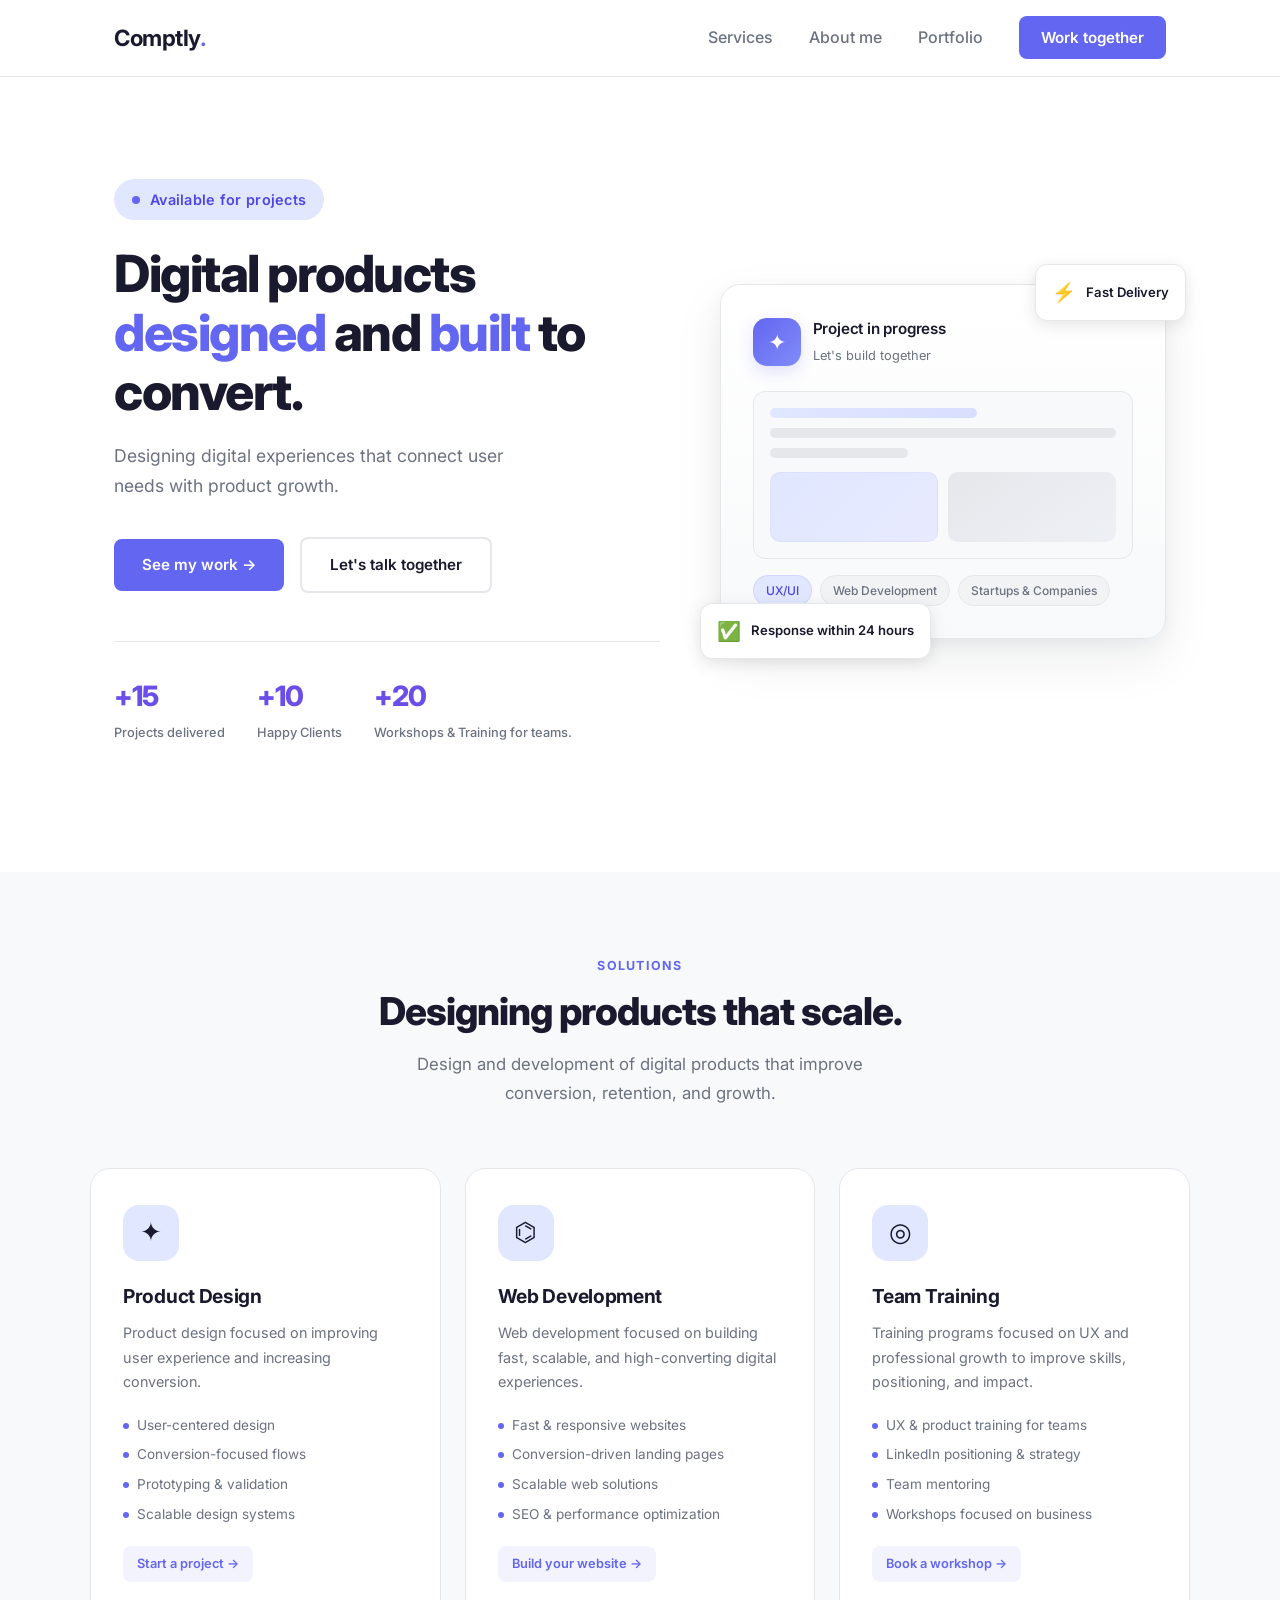
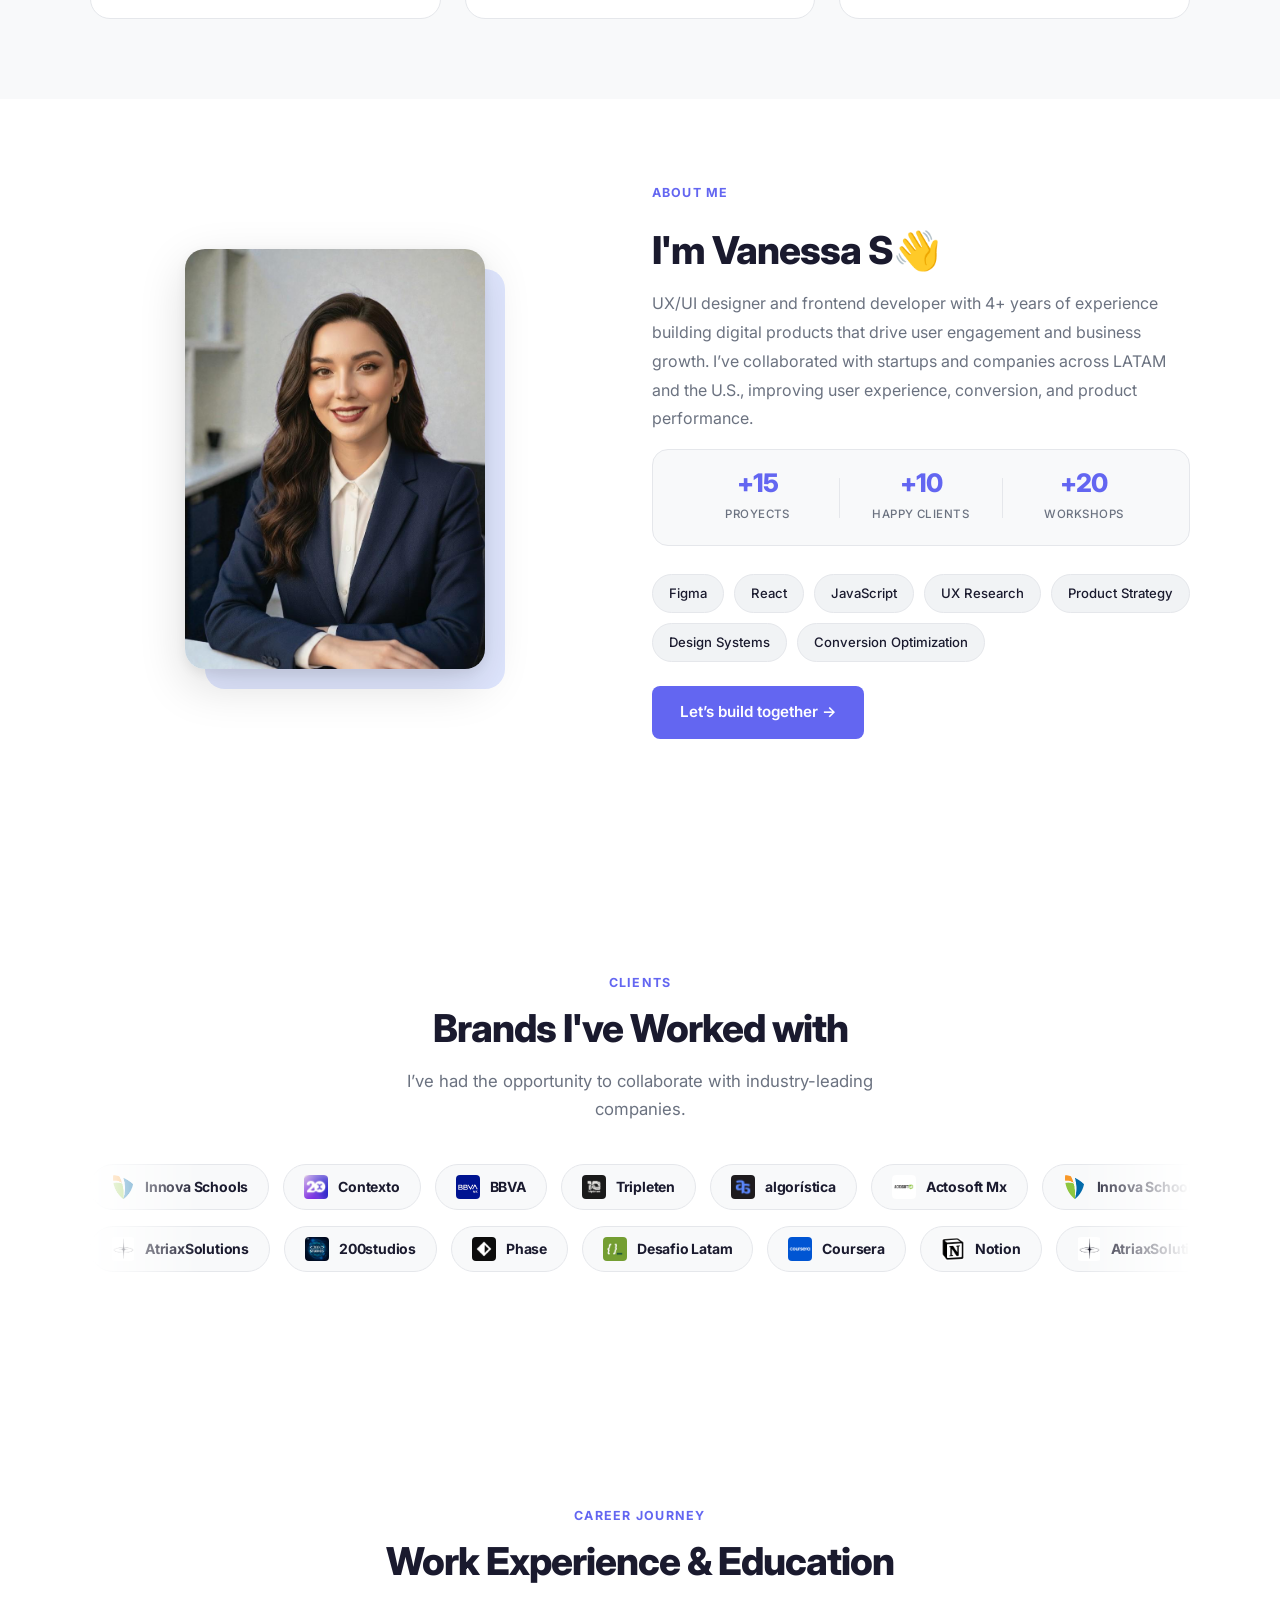
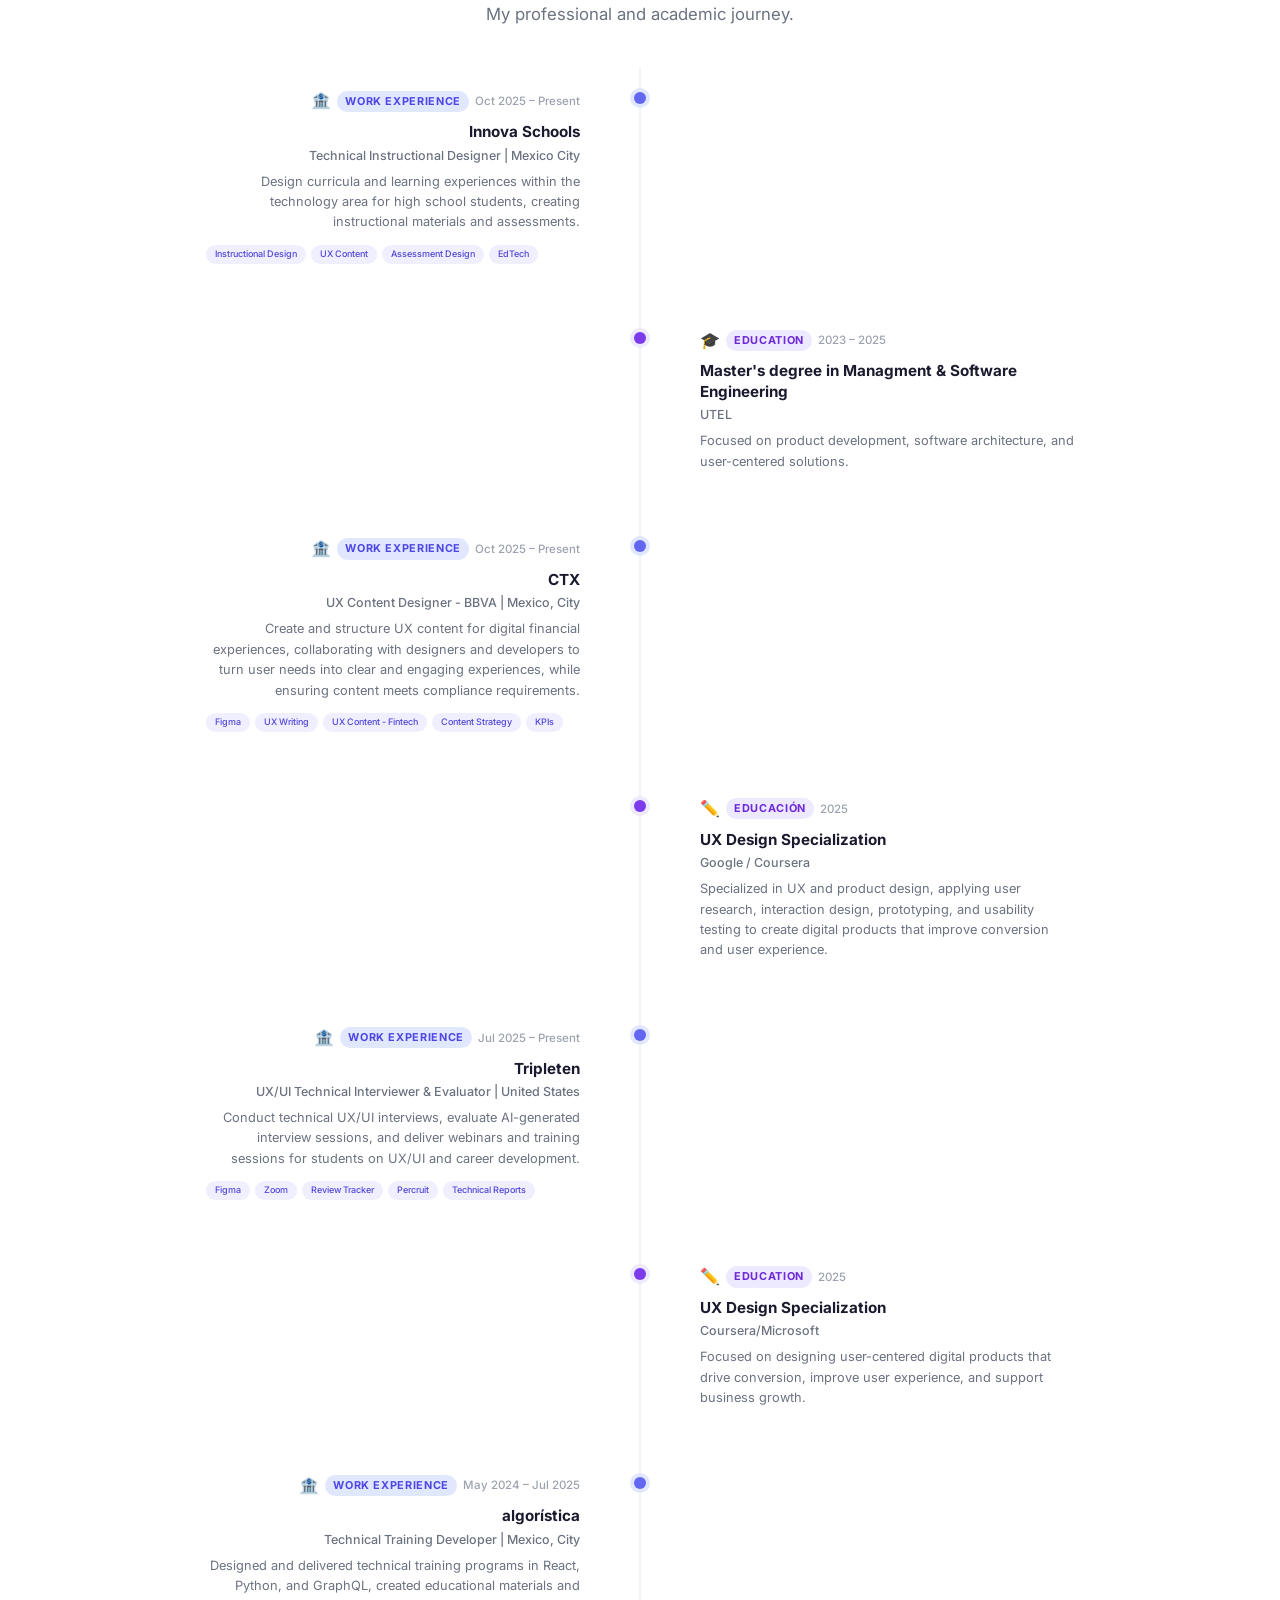
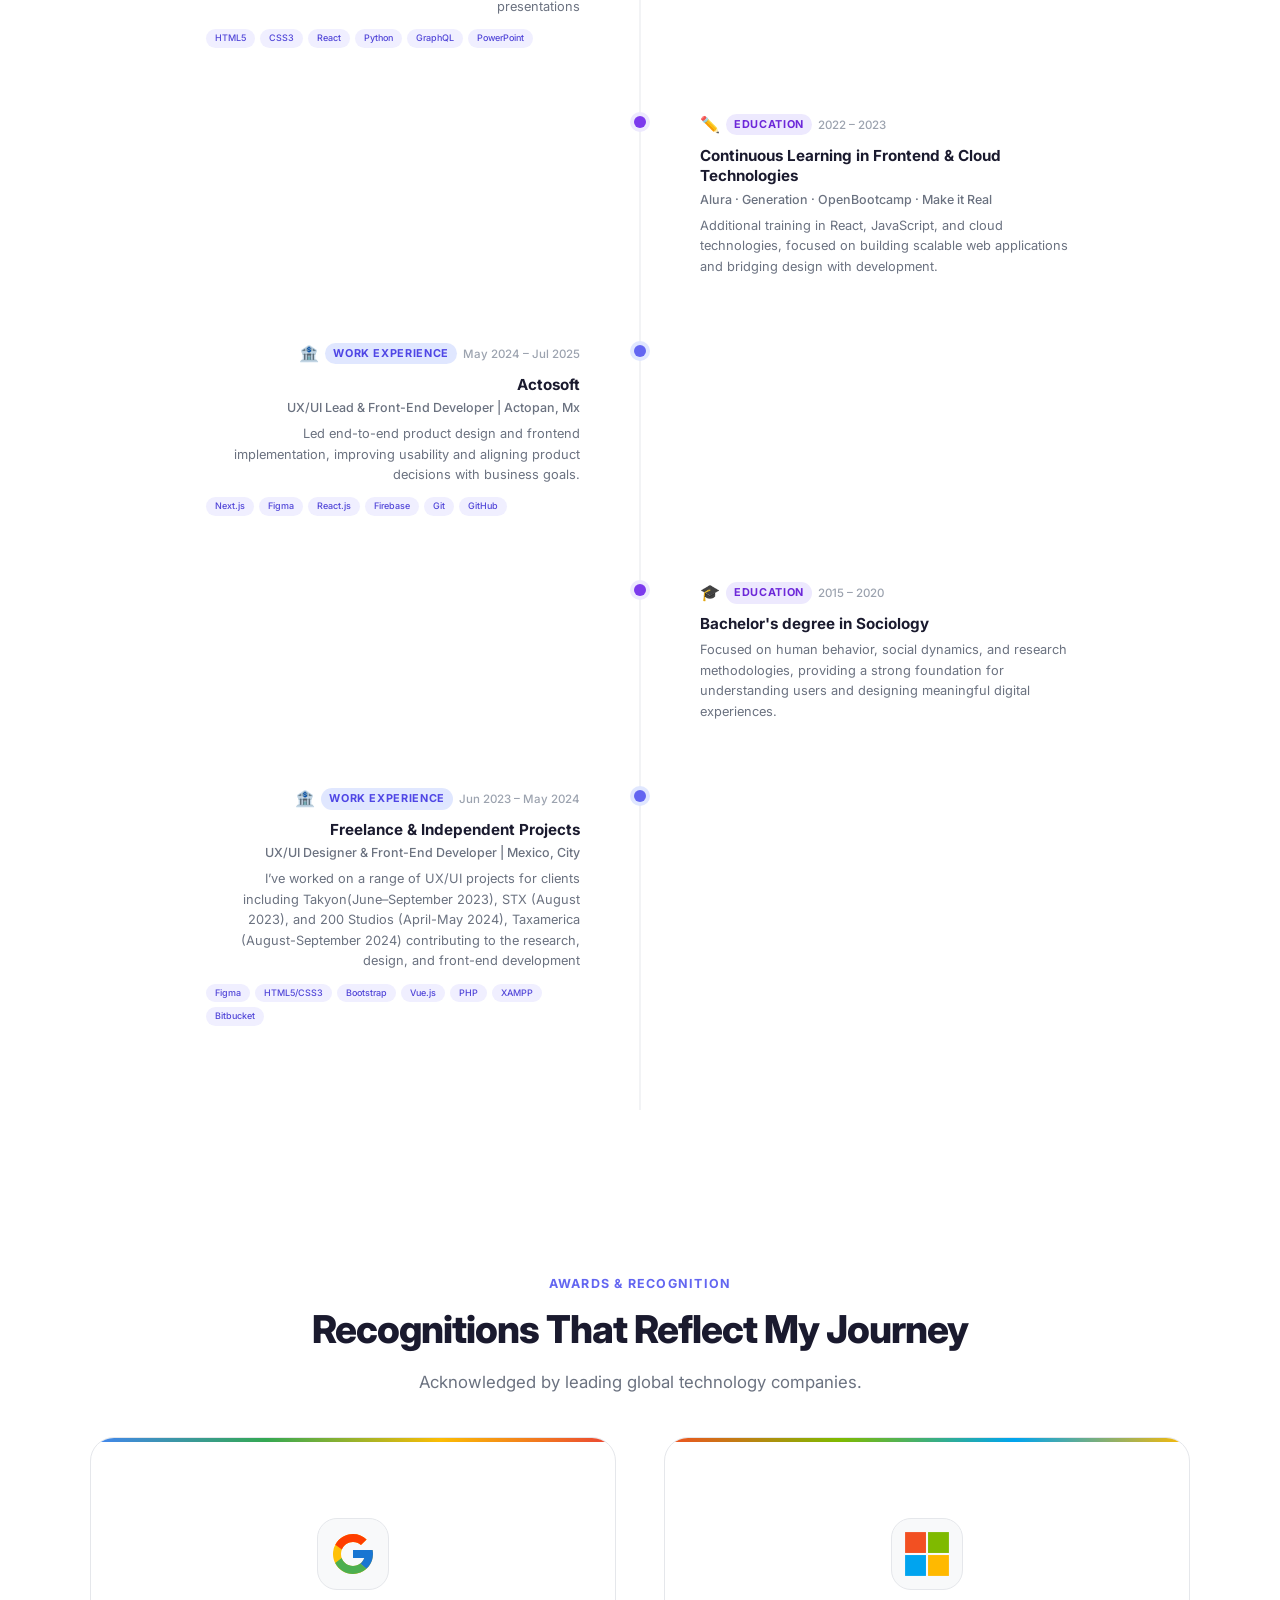
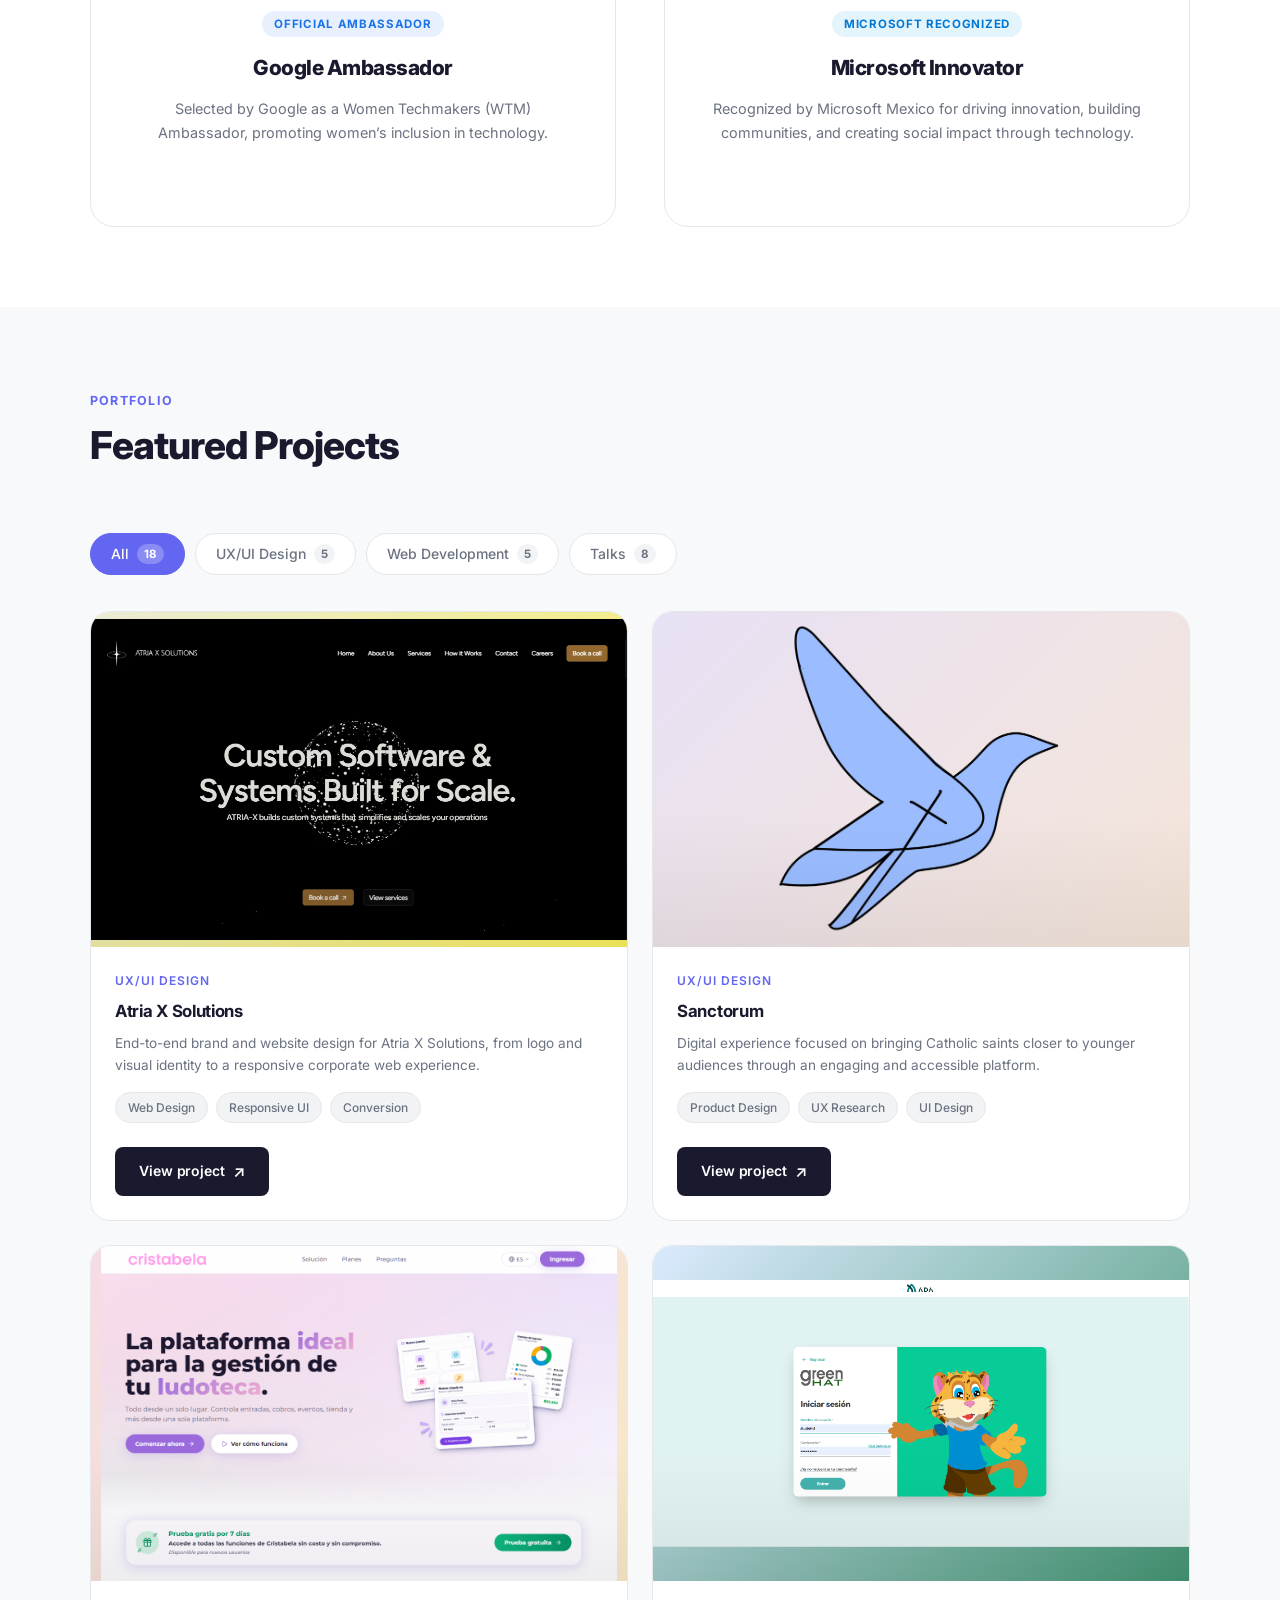
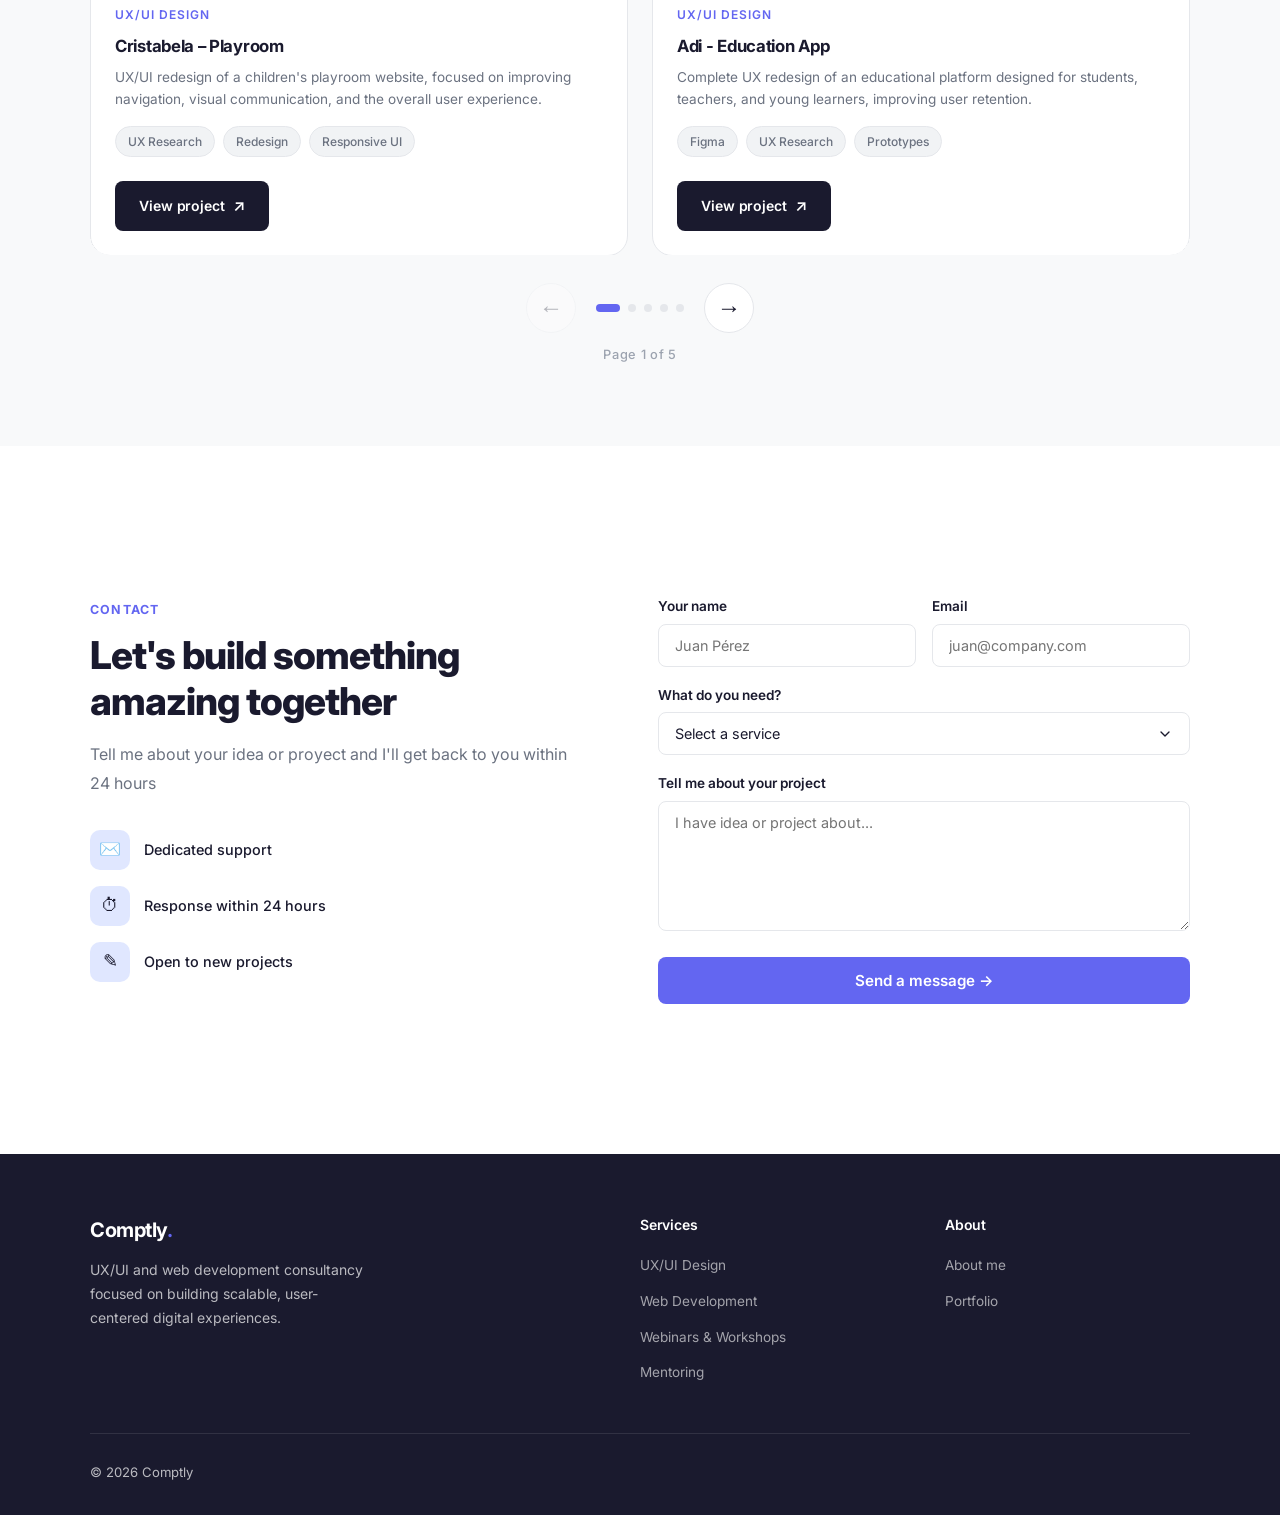
==== commit 9e3cba58: "fixed - services buttons / sections" ====
--- a/index.html
+++ b/index.html
@@ -129,7 +129,7 @@
             <li> Prototyping & validation </li>
             <li> Scalable design systems </li>
           </ul>
-          <a src="#contacto" class="service-btn">
+          <a href="#contacto" class="service-btn">
             Start a project →
           </a>
         </div>
@@ -145,7 +145,7 @@
             <li> Scalable web solutions </li>
             <li> SEO & performance optimization</li>
           </ul>
-          <a src="services-button/development.html" class="service-btn">
+          <a href="#contacto" class="service-btn">
             Build your website →
           </a>
         </div>
@@ -161,7 +161,7 @@
             <li> Team mentoring </li>
             <li> Workshops focused on business </li>
           </ul>
-          <a src="services-button/speaking.html" class="service-btn">
+          <a href="#contacto" class="service-btn">
             Book a workshop →
           </a>
         </div>
--- a/css/styles.css
+++ b/css/styles.css
@@ -209,24 +209,26 @@
 .hero-badge {
   display: inline-flex;
   align-items: center;
-  gap: 8px;
+  gap: 10px;
   background: var(--color-accent-light);
   color: var(--color-accent-dark);
-  font-size: 0.8rem;
+  font-size: 0.9rem;
   font-weight: 600;
-  padding: 6px 14px;
+  padding: 9px 18px;
   border-radius: 100px;
   margin-bottom: 24px;
   letter-spacing: 0.02em;
 }
 
 .hero-badge .dot {
-  width: 6px;
-  height: 6px;
+  width: 8px;
+  height: 8px;
   background: var(--color-accent);
   border-radius: 50%;
+  flex-shrink: 0;
   animation: pulse 2s infinite;
 }
+
 
 @keyframes pulse {
   0%, 100% { opacity: 1; }
@@ -1243,22 +1245,31 @@
   display: flex;
   align-items: center;
   justify-content: center;
-  gap: 16px;
+  gap: 20px;
   margin-top: 28px;
 }
 .carrusel-btn {
-  width: 42px; height: 42px;
-  border-radius: 50%;
+  width: 50px;
+  height: 50px;
+  border-radius: 50px;
   border: 1.5px solid var(--color-border);
   background: var(--color-bg);
   color: var(--color-text);
-  font-size: 1.1rem;
+  font-size: 1.5rem;
   cursor: pointer;
-  transition: all 0.2s;
+
+  transition:
+    background-color 0.2s ease,
+    border-color 0.2s ease,
+    color 0.2s ease;
+
   display: flex;
   align-items: center;
   justify-content: center;
   flex-shrink: 0;
+
+  padding: 0;
+  line-height: 1;
 }
 .carrusel-btn:hover:not(:disabled) { background: var(--color-accent); border-color: var(--color-accent); color: #fff; }
 .carrusel-btn:disabled { opacity: 0.3; cursor: not-allowed; }
@@ -1286,8 +1297,11 @@
 }
 
 /* ---- CONTACT ---- */
-
-
+/* Espaciado exclusivo de la sección de contacto */
+#contacto {
+  padding-top: 150px;
+  padding-bottom: 150px;
+}
 
 .contact-grid { display: grid; grid-template-columns: 1fr 1fr; gap: 80px; align-items: start; }
 .contact-info p { font-size: 1rem; color: var(--color-text-muted); line-height: 1.8; margin-bottom: 32px; }
@@ -1302,6 +1316,7 @@
   justify-content: center;
   font-size: 1.1rem;
   flex-shrink: 0;
+
 }
 
 .contact-form { display: flex; flex-direction: column; gap: 18px; }
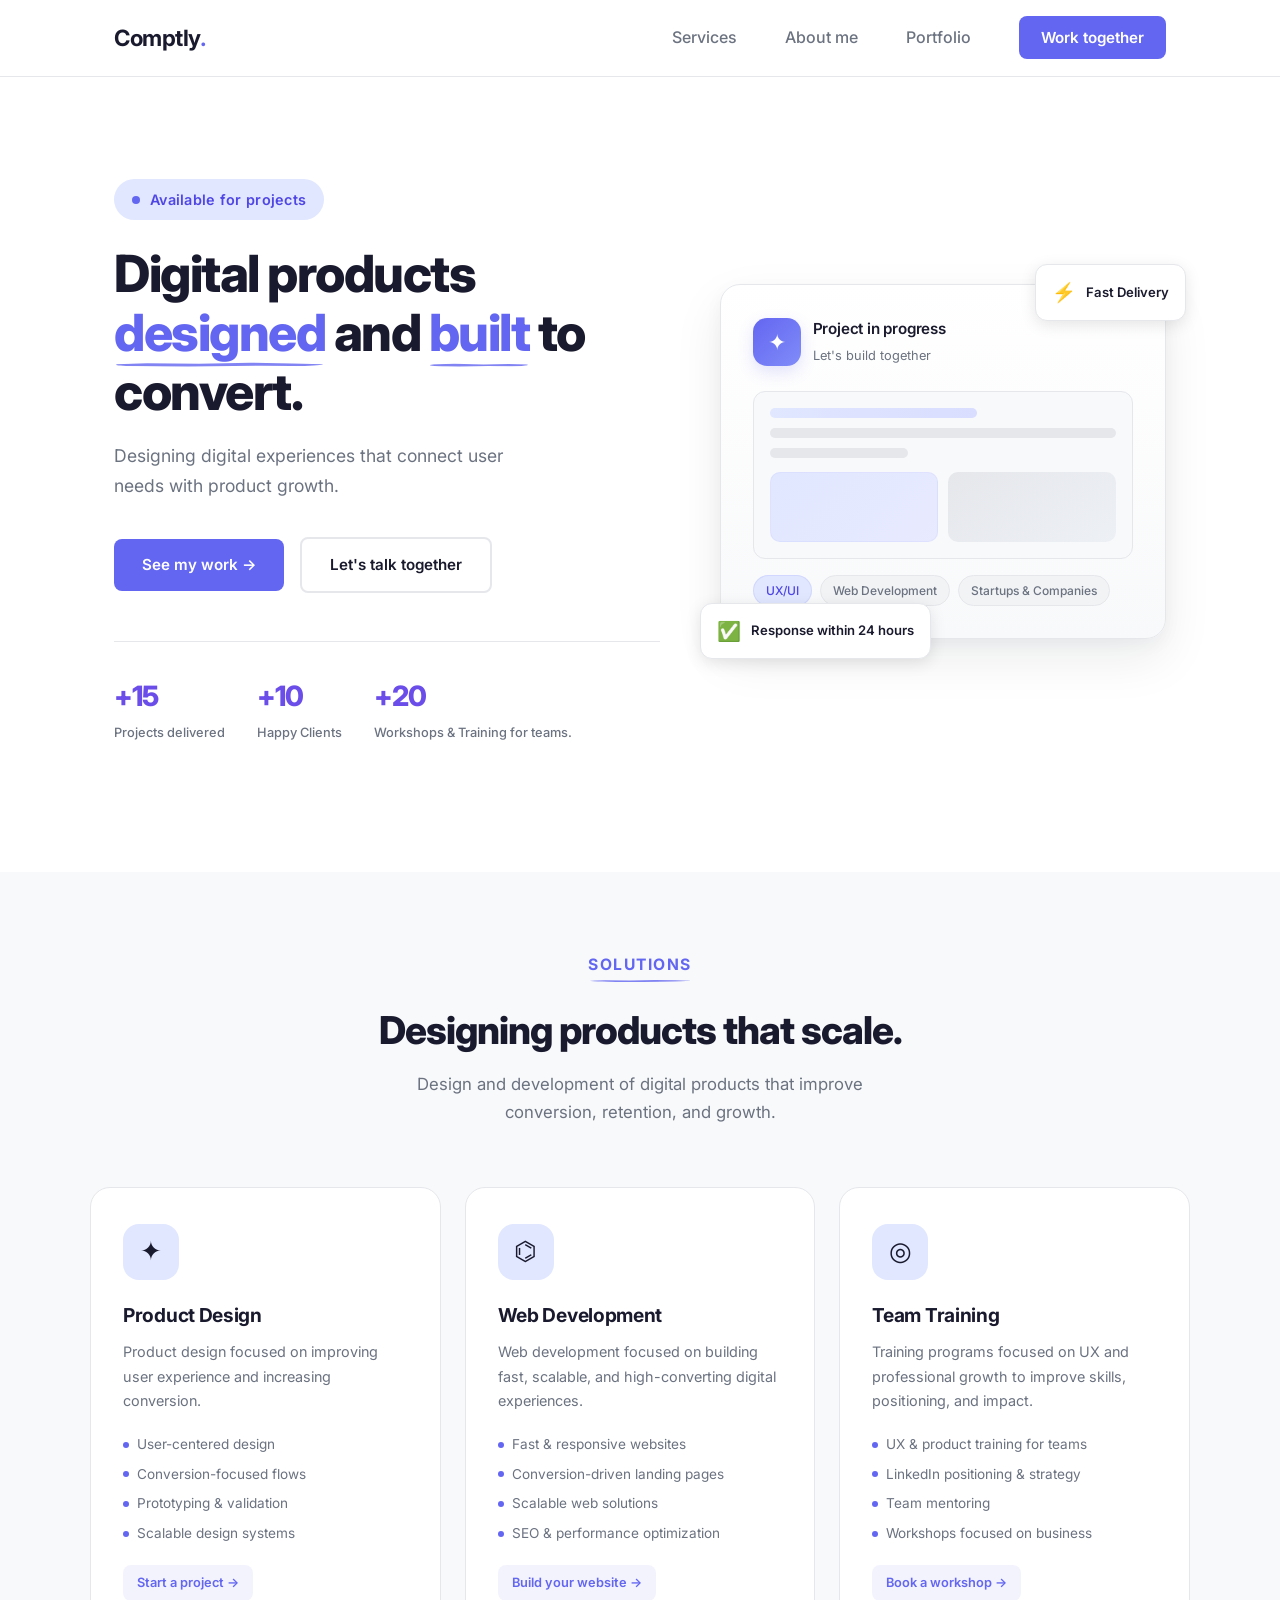
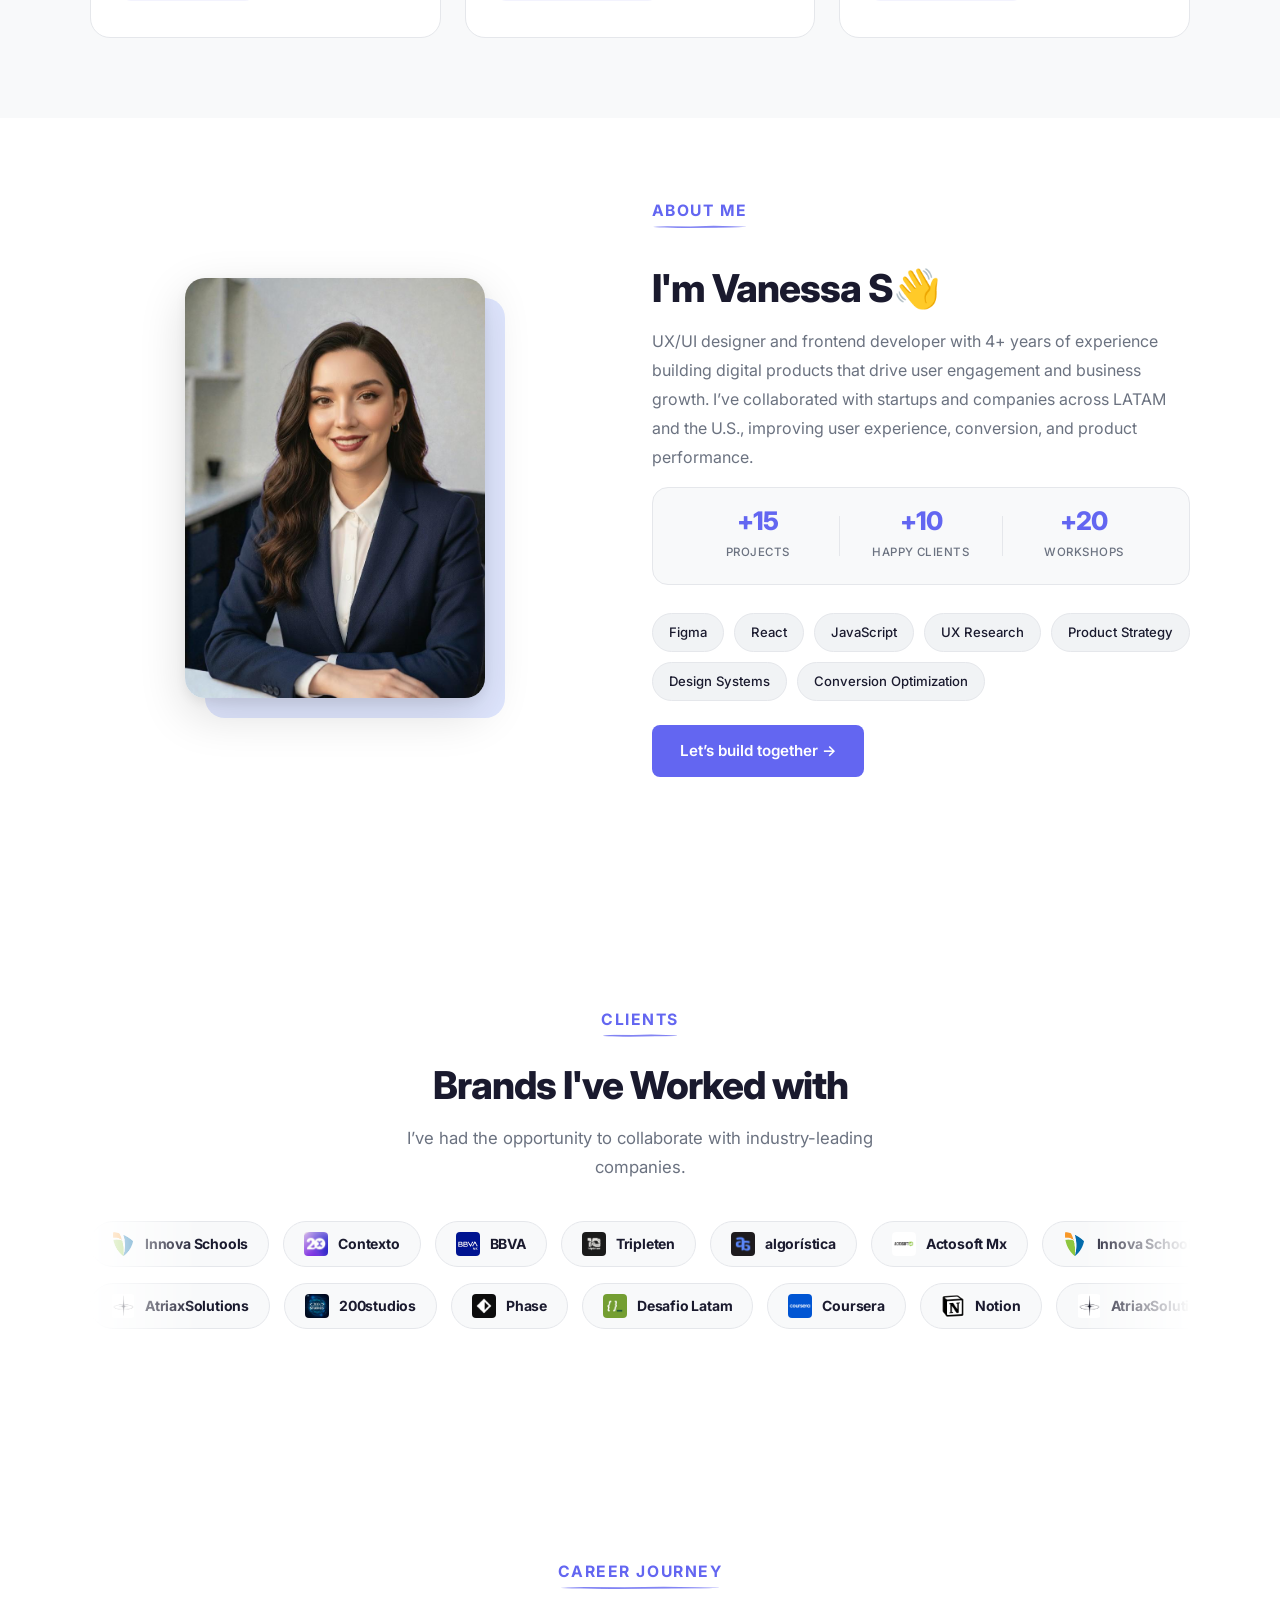
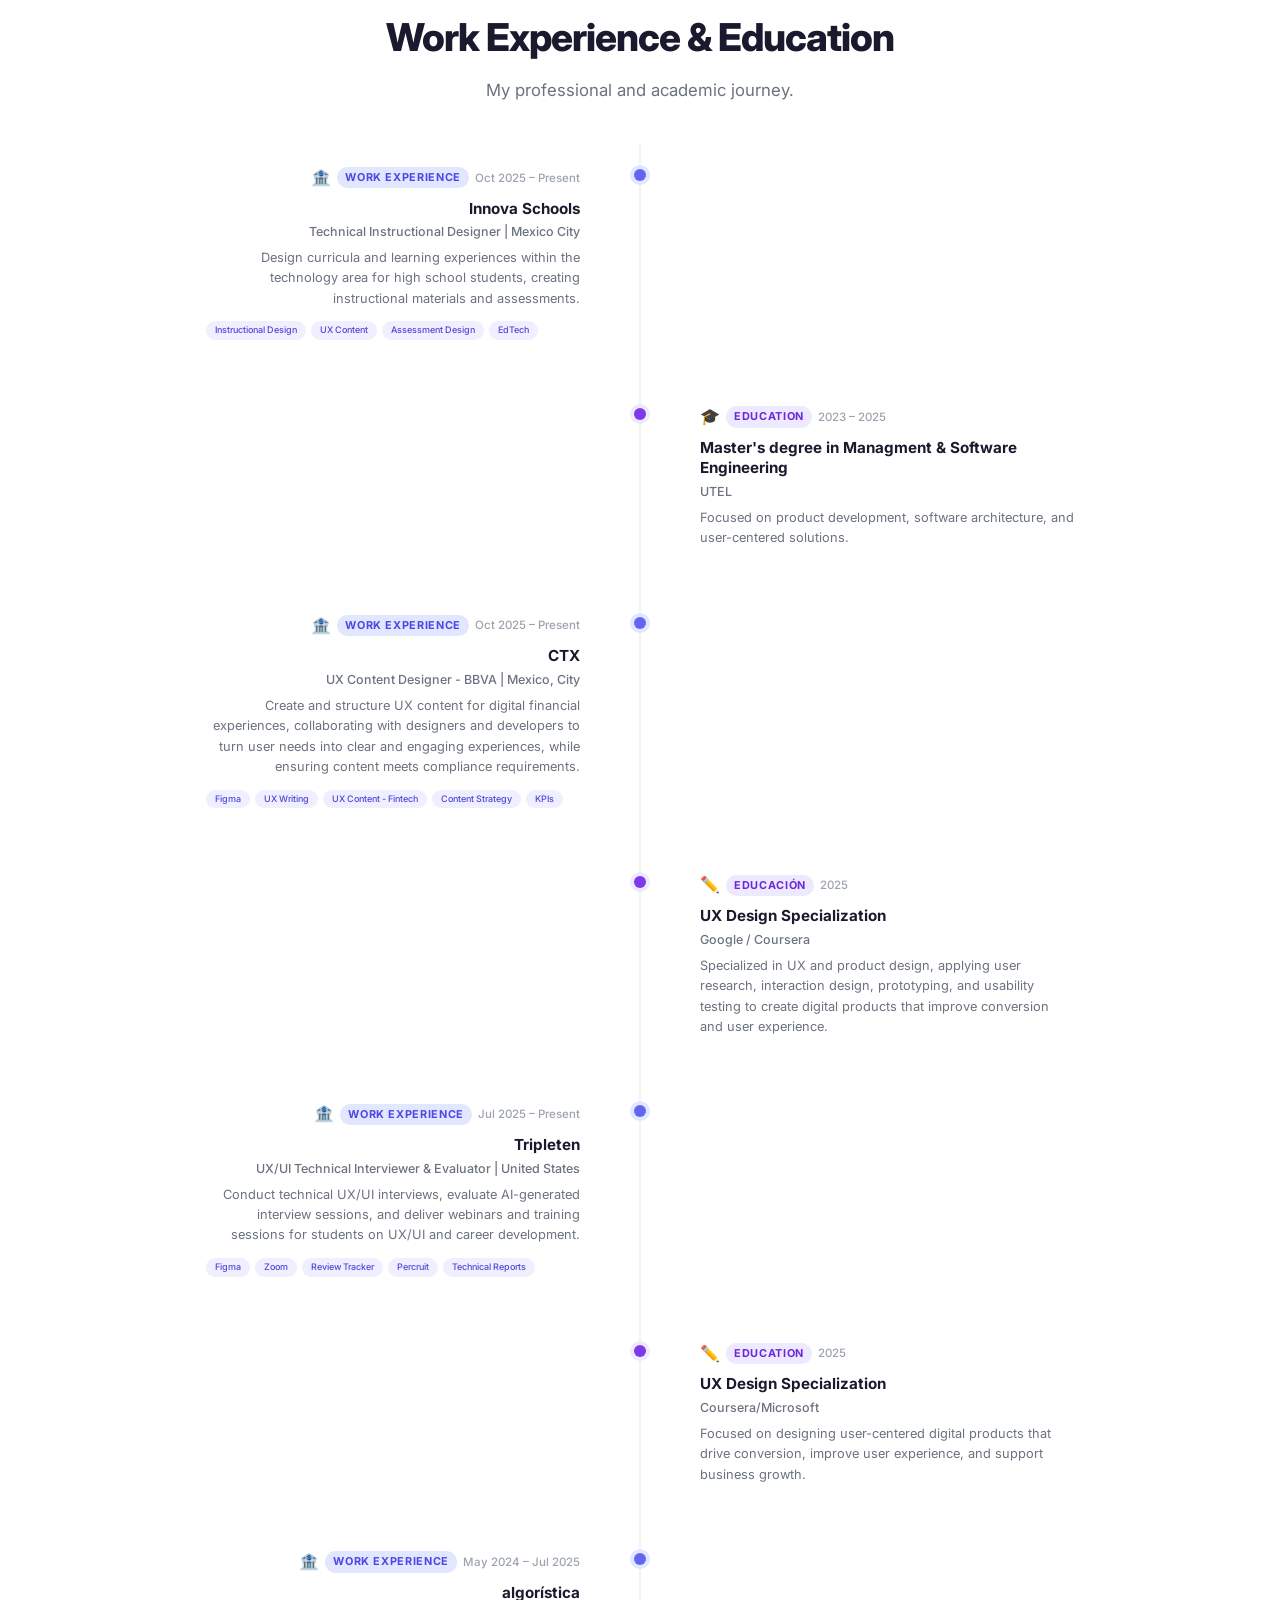
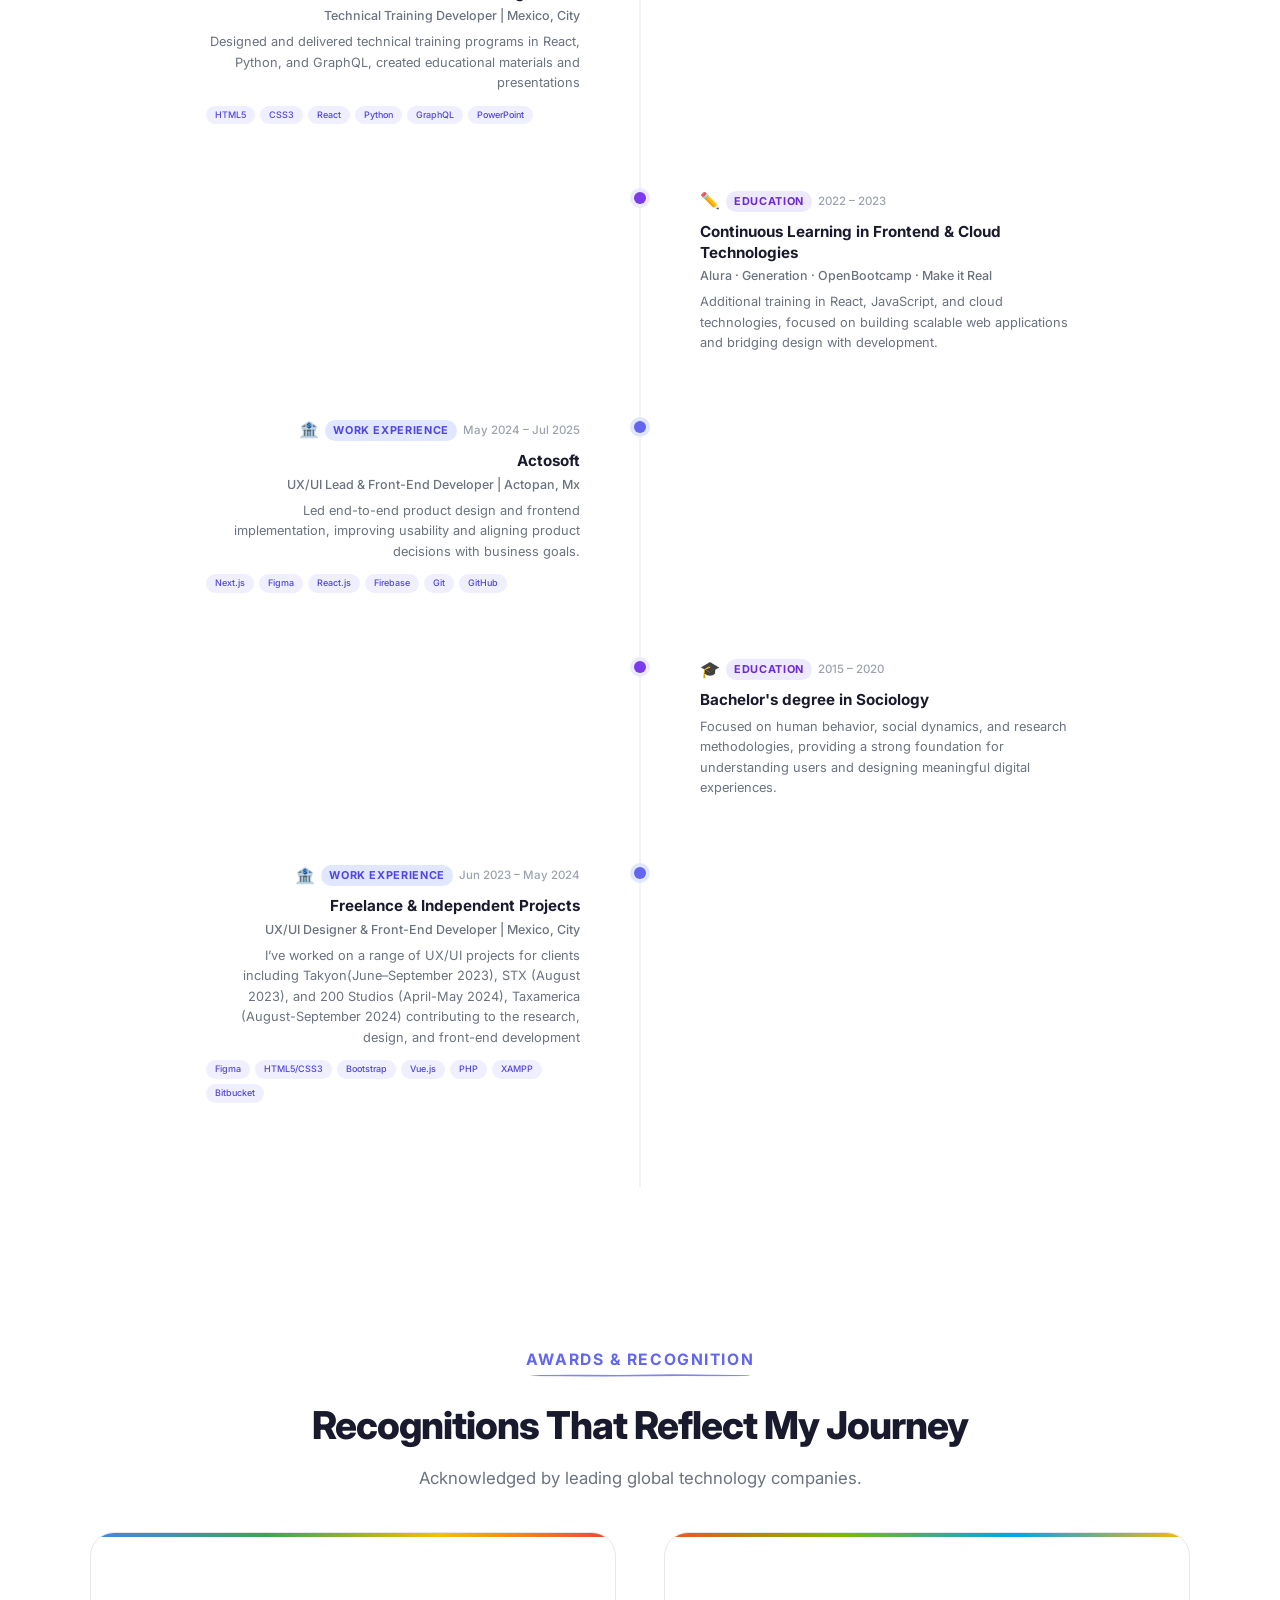
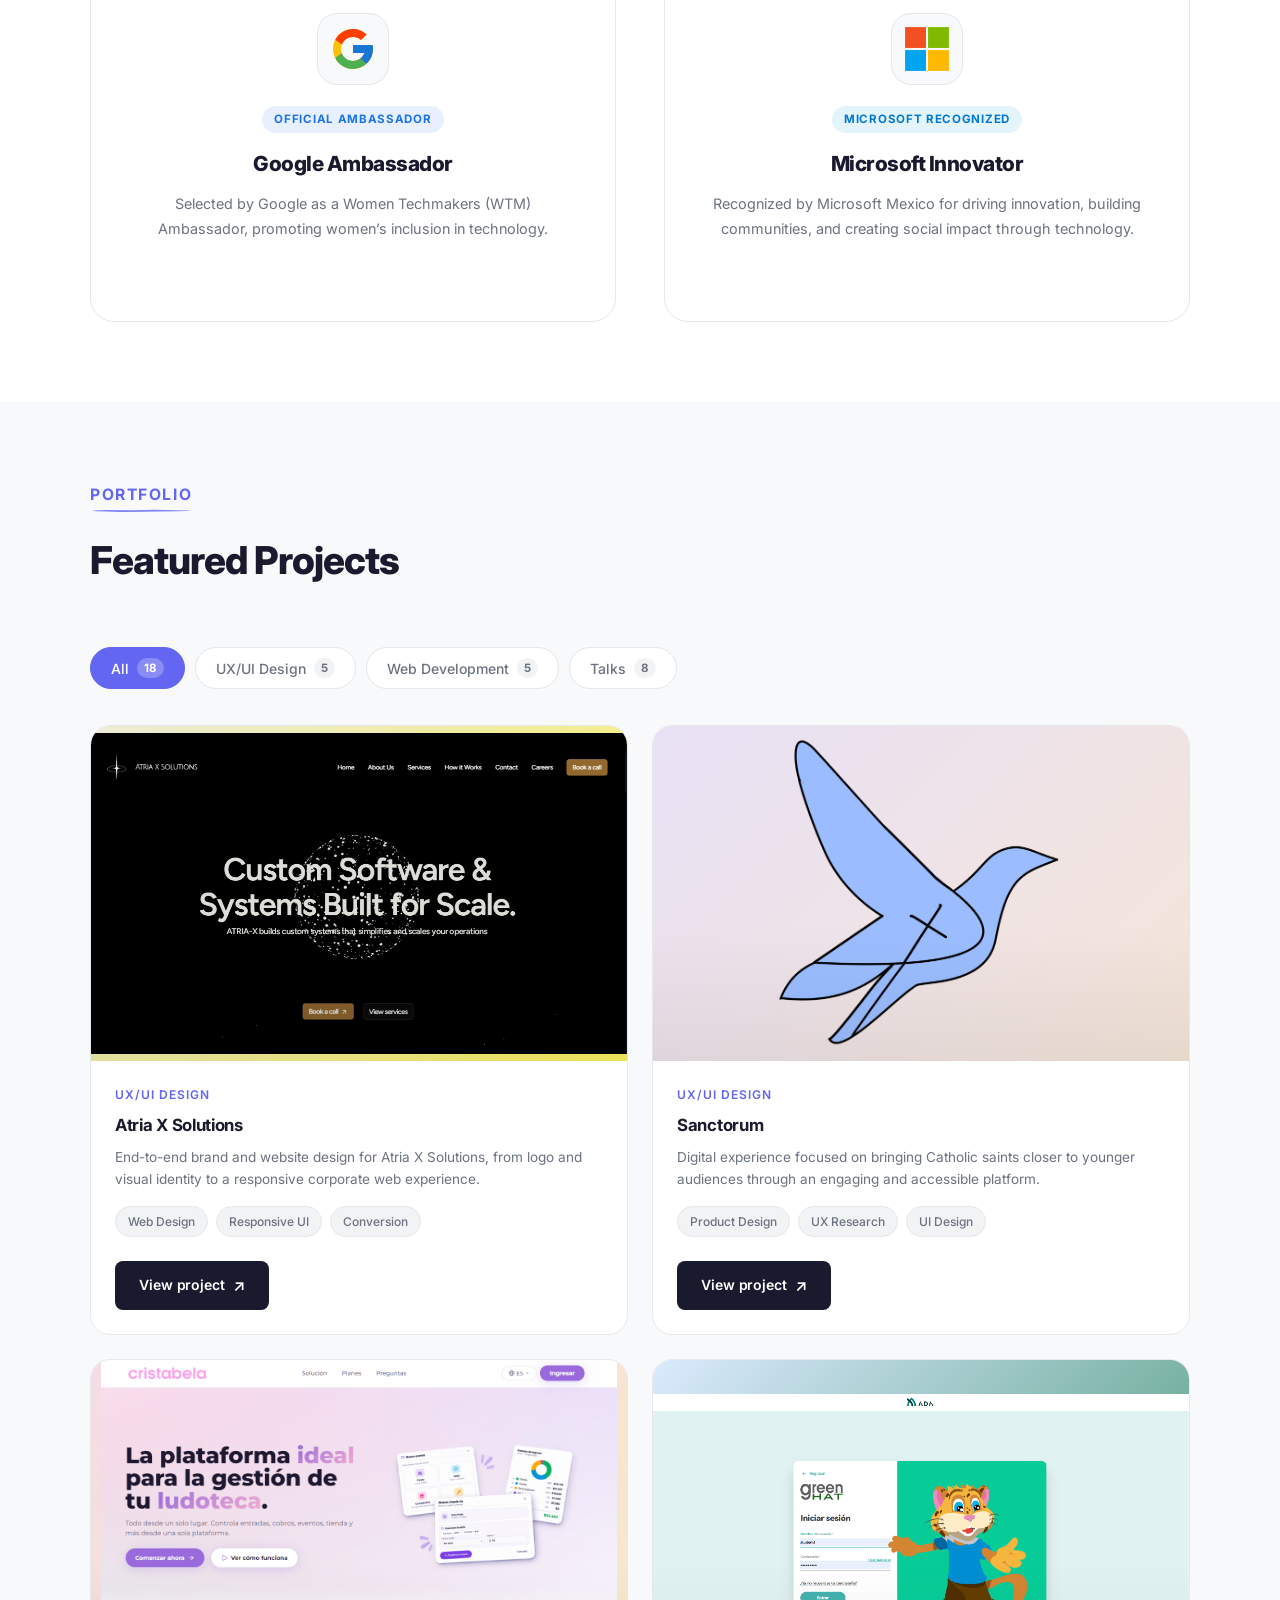
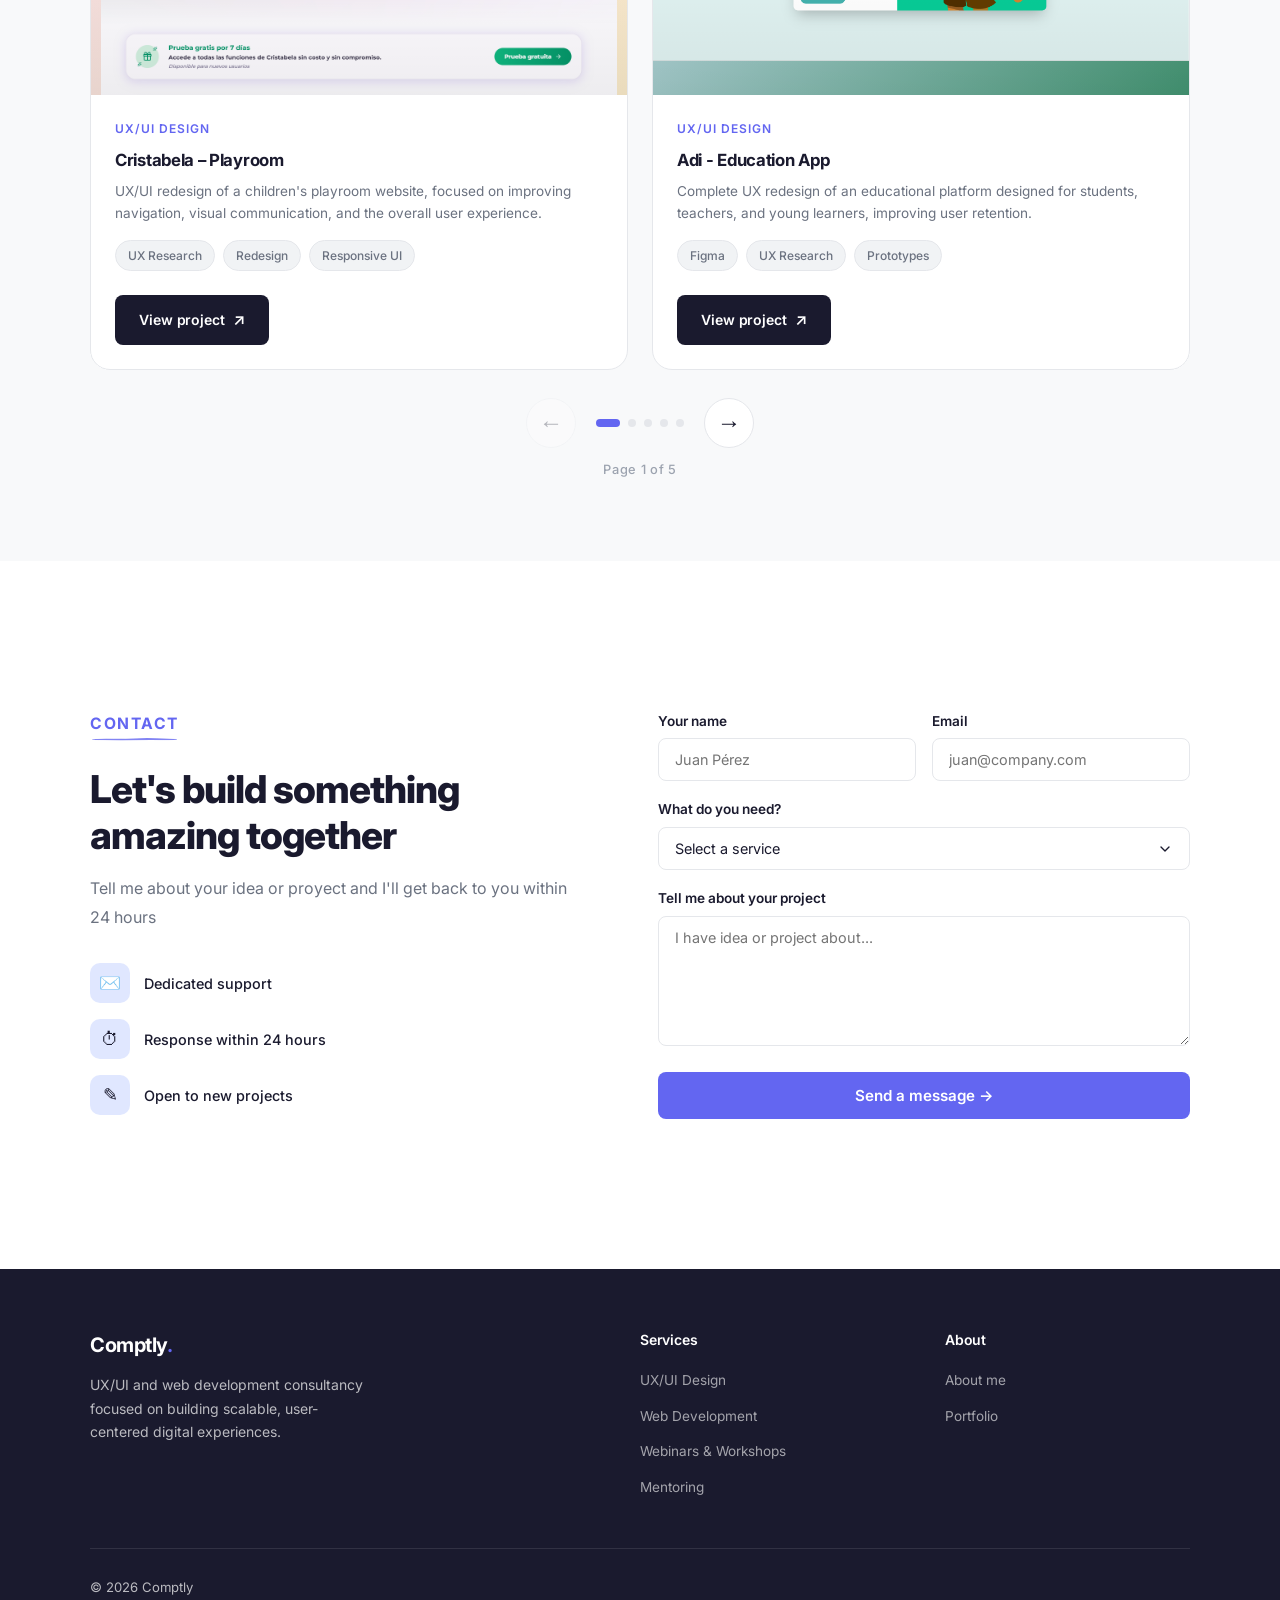
==== commit 81e5ba62: "fix - animation hero section in responsiveness" ====
--- a/index.html
+++ b/index.html
@@ -37,8 +37,11 @@
         <span class="dot"></span> Available for projects
       </div>
 
-      <h1> Digital products<span class="highlight"> designed</span> and <span class="highlight"> built</span> to
-        convert. </h1>
+   
+<h1>
+  Digital products <span class="highlight">designed</span>
+  and <span class="highlight">built</span> to convert.
+</h1>
 
       <p> Designing digital experiences that connect user needs with product growth.</p>
 
@@ -197,7 +200,7 @@
           <div class="about-stats-row">
             <div class="about-stat-item">
               <strong> +15 </strong>
-              <span> Proyects </span>
+              <span> Projects </span>
             </div>
             <div class="about-stat-divider"></div>
             <div class="about-stat-item">
--- a/css/styles.css
+++ b/css/styles.css
@@ -44,6 +44,91 @@
 }
 
 
+
+/* Palabras destacadas */
+.hero h1 .highlight {
+  position: relative;
+  display: inline-block;
+  color: var(--color-accent);
+  white-space: nowrap;
+}
+
+/* Subrayado orgánico */
+.hero h1 .highlight::after {
+  content: "";
+  position: absolute;
+
+  left: 1%;
+  bottom: -5px;
+
+  width: 98%;
+  height: 5px;
+
+  background: var(--color-accent);
+
+  /* Curvatura ligera */
+  border-radius: 50% 45% 55% 40% /
+                 70% 60% 80% 65%;
+
+  clip-path: polygon(
+    0% 45%,
+    15% 25%,
+    40% 35%,
+    65% 15%,
+    85% 30%,
+    100% 45%,
+    100% 85%,
+    70% 75%,
+    35% 90%,
+    0% 80%
+  );
+
+  opacity: 0.8;
+  pointer-events: none;
+}
+
+/* Variación para built */
+.hero h1 .highlight:nth-of-type(2)::after {
+  height: 4px;
+  clip-path: polygon(
+    0% 35%,
+    25% 20%,
+    55% 40%,
+    80% 25%,
+    100% 40%,
+    100% 85%,
+    60% 75%,
+    30% 90%,
+    0% 80%
+  );
+}
+
+
+/* ==================================
+   HERO — AJUSTES MOBILE
+================================== */
+
+@media (max-width: 768px) {
+
+
+  /* Ocultar subrayado personalizado en móvil */
+  .hero h1 .highlight::after {
+    display: none;
+  }
+
+  /* Subrayado nativo para móvil */
+  .hero h1 .highlight {
+    text-decoration: underline;
+    text-decoration-color: var(--color-accent);
+    text-decoration-thickness: 2px;
+    text-underline-offset: 5px;
+  }
+}
+
+
+
+
+
 /* ---- NAVBAR ---- */
 
 .navbar {
@@ -100,10 +185,101 @@
   color: var(--color-text-muted);
   transition: color 0.2s;
 }
-
 .navbar-links a:hover {
-  color: var(--color-text);
-}
+  color: #4338CA;
+}
+
+
+
+
+
+
+/* ==================================
+   NAVBAR — CORCHETES EDITORIALES
+================================== */
+
+/* Separación entre enlaces */
+.navbar-links {
+  gap: 48px;
+}
+
+/* Solo enlaces de navegación */
+.navbar-links a:not(.btn-primary):not(.navbar-cta) {
+  position: relative;
+  transition: color 0.25s ease;
+}
+
+/* Corchetes editoriales */
+.navbar-links a:not(.btn-primary):not(.navbar-cta)::before,
+.navbar-links a:not(.btn-primary):not(.navbar-cta)::after {
+  position: absolute;
+  top: 50%;
+
+  color: #6366F1;
+  font-weight: 600;
+  font-size: 1rem;
+  line-height: 1;
+
+  opacity: 0;
+  pointer-events: none;
+
+  transition:
+    opacity 0.25s ease,
+    transform 0.25s ease;
+}
+
+/* Corchete izquierdo */
+.navbar-links a:not(.btn-primary):not(.navbar-cta)::before {
+  content: "[";
+  left: -19px;
+  transform: translate(4px, -50%);
+}
+
+/* Corchete derecho */
+.navbar-links a:not(.btn-primary):not(.navbar-cta)::after {
+  content: "]";
+  right: -18px;
+  transform: translate(-4px, -50%);
+}
+
+/* Hover del texto */
+.navbar-links a:not(.btn-primary):not(.navbar-cta):hover {
+  color: #4338CA;
+}
+
+/* Aparición de los corchetes */
+.navbar-links a:not(.btn-primary):not(.navbar-cta):hover::before,
+.navbar-links a:not(.btn-primary):not(.navbar-cta):hover::after,
+.navbar-links a:not(.btn-primary):not(.navbar-cta):focus-visible::before,
+.navbar-links a:not(.btn-primary):not(.navbar-cta):focus-visible::after {
+  opacity: 1;
+  transform: translate(0, -50%);
+}
+
+/* Accesibilidad con teclado */
+.navbar-links a:not(.btn-primary):not(.navbar-cta):focus-visible {
+  color: #4338CA;
+  outline-offset: 5px;
+}
+
+/* Movimiento reducido */
+@media (prefers-reduced-motion: reduce) {
+  .navbar-links a:not(.btn-primary):not(.navbar-cta),
+  .navbar-links a:not(.btn-primary):not(.navbar-cta)::before,
+  .navbar-links a:not(.btn-primary):not(.navbar-cta)::after {
+    transition: none;
+  }
+}
+
+
+
+
+
+
+
+
+
+
 
 /* Botón principal */
 .navbar-cta {
@@ -724,15 +900,49 @@
   margin: 0 auto;
 }
 
+
+/* SECTION LABEL */
 .section-label {
   display: inline-block;
-  font-size: 0.78rem;
+  position: relative;
+  font-size: 0.98rem;
   font-weight: 700;
   letter-spacing: 0.1em;
   text-transform: uppercase;
   color: var(--color-accent);
-  margin-bottom: 12px;
-}
+  margin-bottom: 30px;
+}
+
+/* Subrayado editorial */
+.section-label::after {
+  content: "";
+  position: absolute;
+
+  left: 2%;
+  bottom: -5px;
+  width: 96%;
+  height: 3px;
+
+  background: var(--color-accent);
+  border-radius: 60% 40% 55% 45%;
+
+  clip-path: polygon(
+    0% 45%,
+    15% 25%,
+    40% 35%,
+    65% 15%,
+    85% 30%,
+    100% 45%,
+    100% 85%,
+    70% 75%,
+    35% 90%,
+    0% 80%
+  );
+
+  opacity: 0.8;
+  pointer-events: none;
+}
+
 
 .section-title {
   font-size: 2.4rem;
@@ -1595,3 +1805,163 @@
 
 
 
+
+/* ==================================
+   HERO — MOBILE
+================================== */
+
+@media (max-width: 768px) {
+
+  .hero {
+    display: flex;
+    flex-direction: column;
+    gap: 32px;
+  }
+
+  .hero-content {
+    display: contents;
+  }
+
+  /* Título y descripción */
+  .hero-badge {
+    order: 1;
+    align-self: flex-start;
+  }
+
+  .hero h1 {
+    order: 2;
+  }
+
+  .hero-content > p {
+    order: 3;
+  }
+
+  /* Tarjeta visual */
+  .hero-visual {
+    display: block;
+    visibility: visible;
+    opacity: 1;
+    order: 4;
+
+    width: 100%;
+    max-width: 420px;
+    margin: 0 auto;
+  }
+
+  /* Estadísticas */
+  .hero-stats {
+    order: 5;
+    width: 100%;
+    margin-top: 0;
+  }
+
+  /* Botones al final */
+  .hero-actions {
+    order: 6;
+    width: 100%;
+  }
+}
+
+
+
+/* ==================================
+   HERO — PANTALLAS PEQUEÑAS
+================================== */
+
+@media (max-width: 480px) {
+
+  .hero {
+    padding-left: 20px;
+    padding-right: 20px;
+    gap: 32px;
+  }
+
+  /* Contenido */
+  .hero h1 {
+    font-size: clamp(1.8rem, 8vw, 2.3rem);
+    line-height: 1.2;
+    letter-spacing: -0.8px;
+  }
+
+  .hero p {
+    font-size: 0.95rem;
+    line-height: 1.6;
+  }
+
+  /* Contenedor visual */
+  .hero-visual {
+    width: 100%;
+    max-width: 100%;
+    min-width: 0;
+    margin: 0 auto;
+  }
+
+  /* Tarjeta principal */
+  .hero-card-main {
+    width: 100%;
+    padding: 18px;
+    border-radius: 16px;
+  }
+
+  /* Encabezado de la tarjeta */
+  .hero-card-header {
+    gap: 10px;
+  }
+
+  .hero-card-avatar {
+    width: 40px;
+    height: 40px;
+    flex-shrink: 0;
+  }
+
+  .hero-card-info {
+    min-width: 0;
+  }
+
+  .hero-card-info strong {
+    font-size: 0.85rem;
+  }
+
+  .hero-card-info span {
+    font-size: 0.72rem;
+  }
+
+  /* Mockup interno */
+  .hero-card-mockup {
+    padding: 12px;
+  }
+
+  .mockup-box {
+    height: 55px;
+  }
+
+  /* Etiquetas */
+  .hero-card-tags {
+    gap: 6px;
+  }
+
+  .hero-card-tags .tag {
+    font-size: 0.68rem;
+    padding: 5px 9px;
+  }
+
+  /* Estadísticas */
+  .hero-stats {
+    gap: 16px;
+    flex-wrap: wrap;
+  }
+
+  /* Botones */
+  .hero-actions {
+    flex-direction: column;
+    align-items: stretch;
+  }
+
+  .hero-actions a {
+    justify-content: center;
+    text-align: center;
+  }
+}
+
+
+
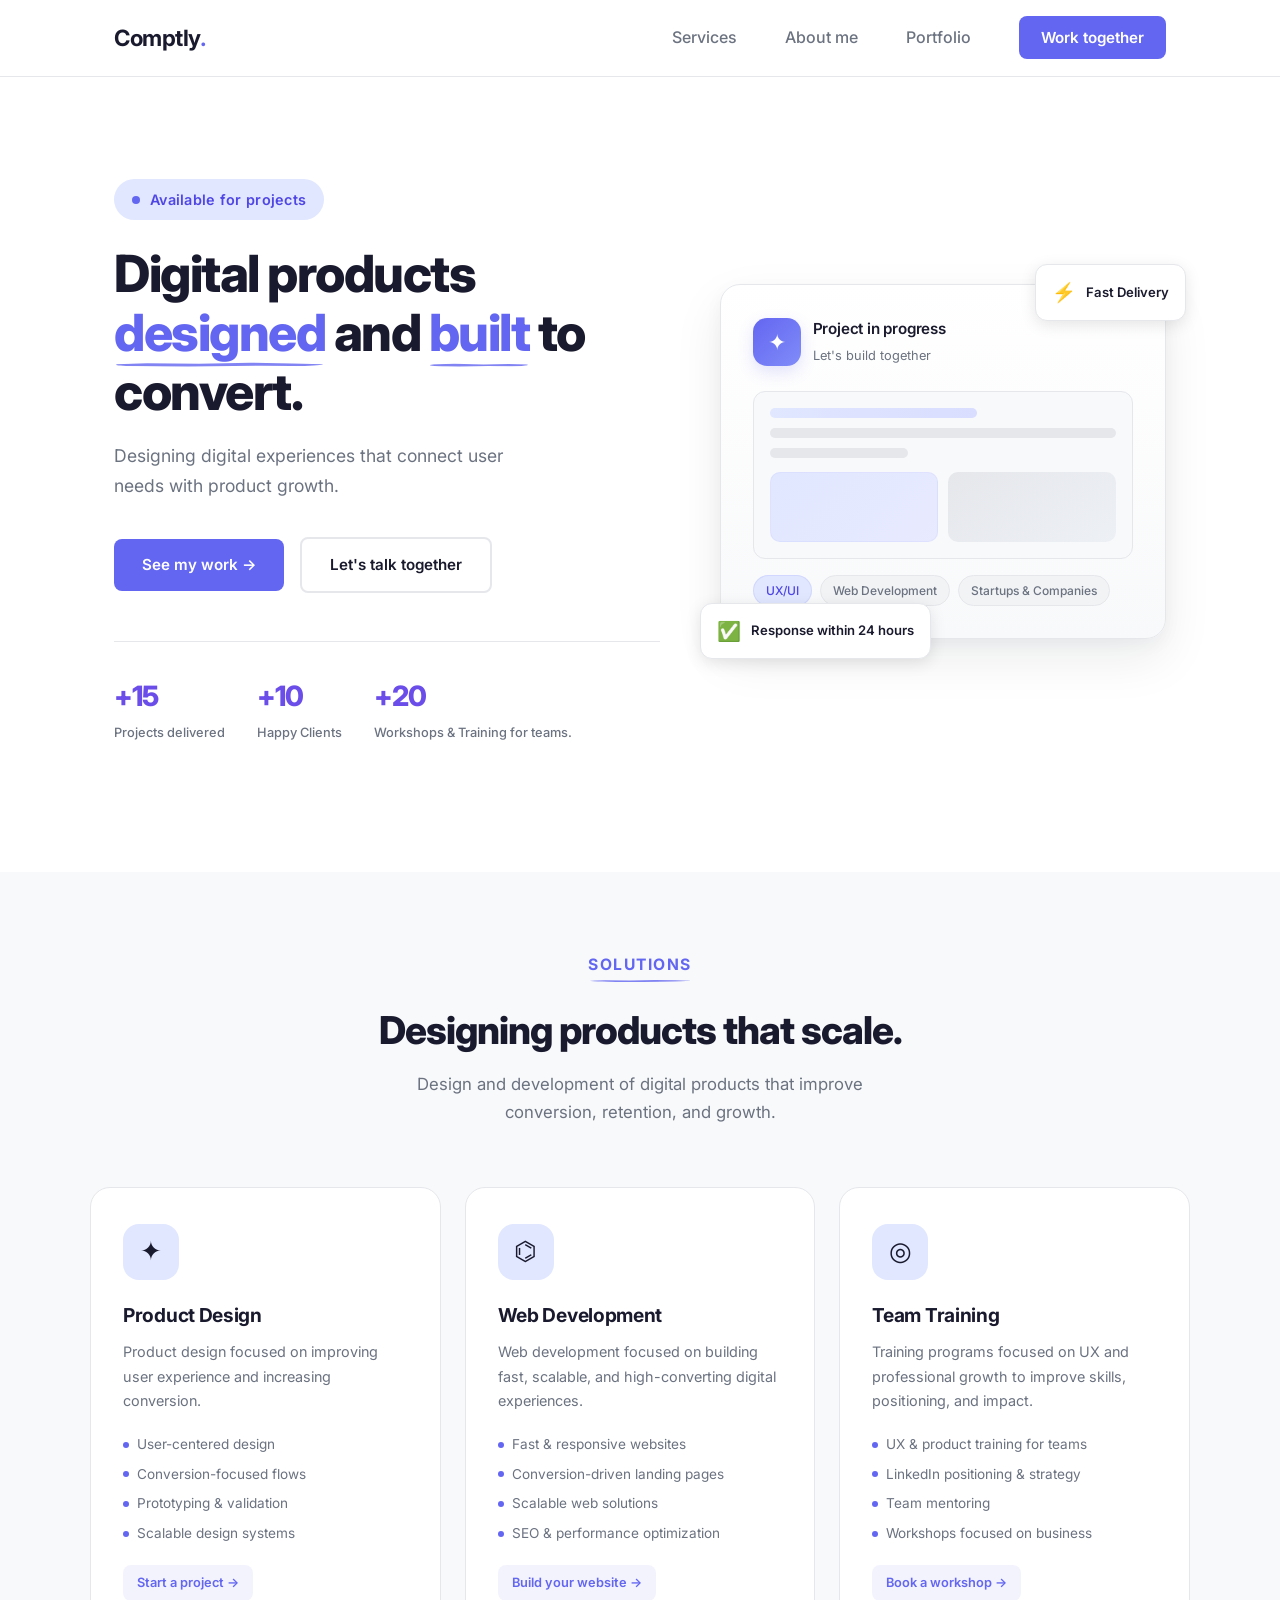
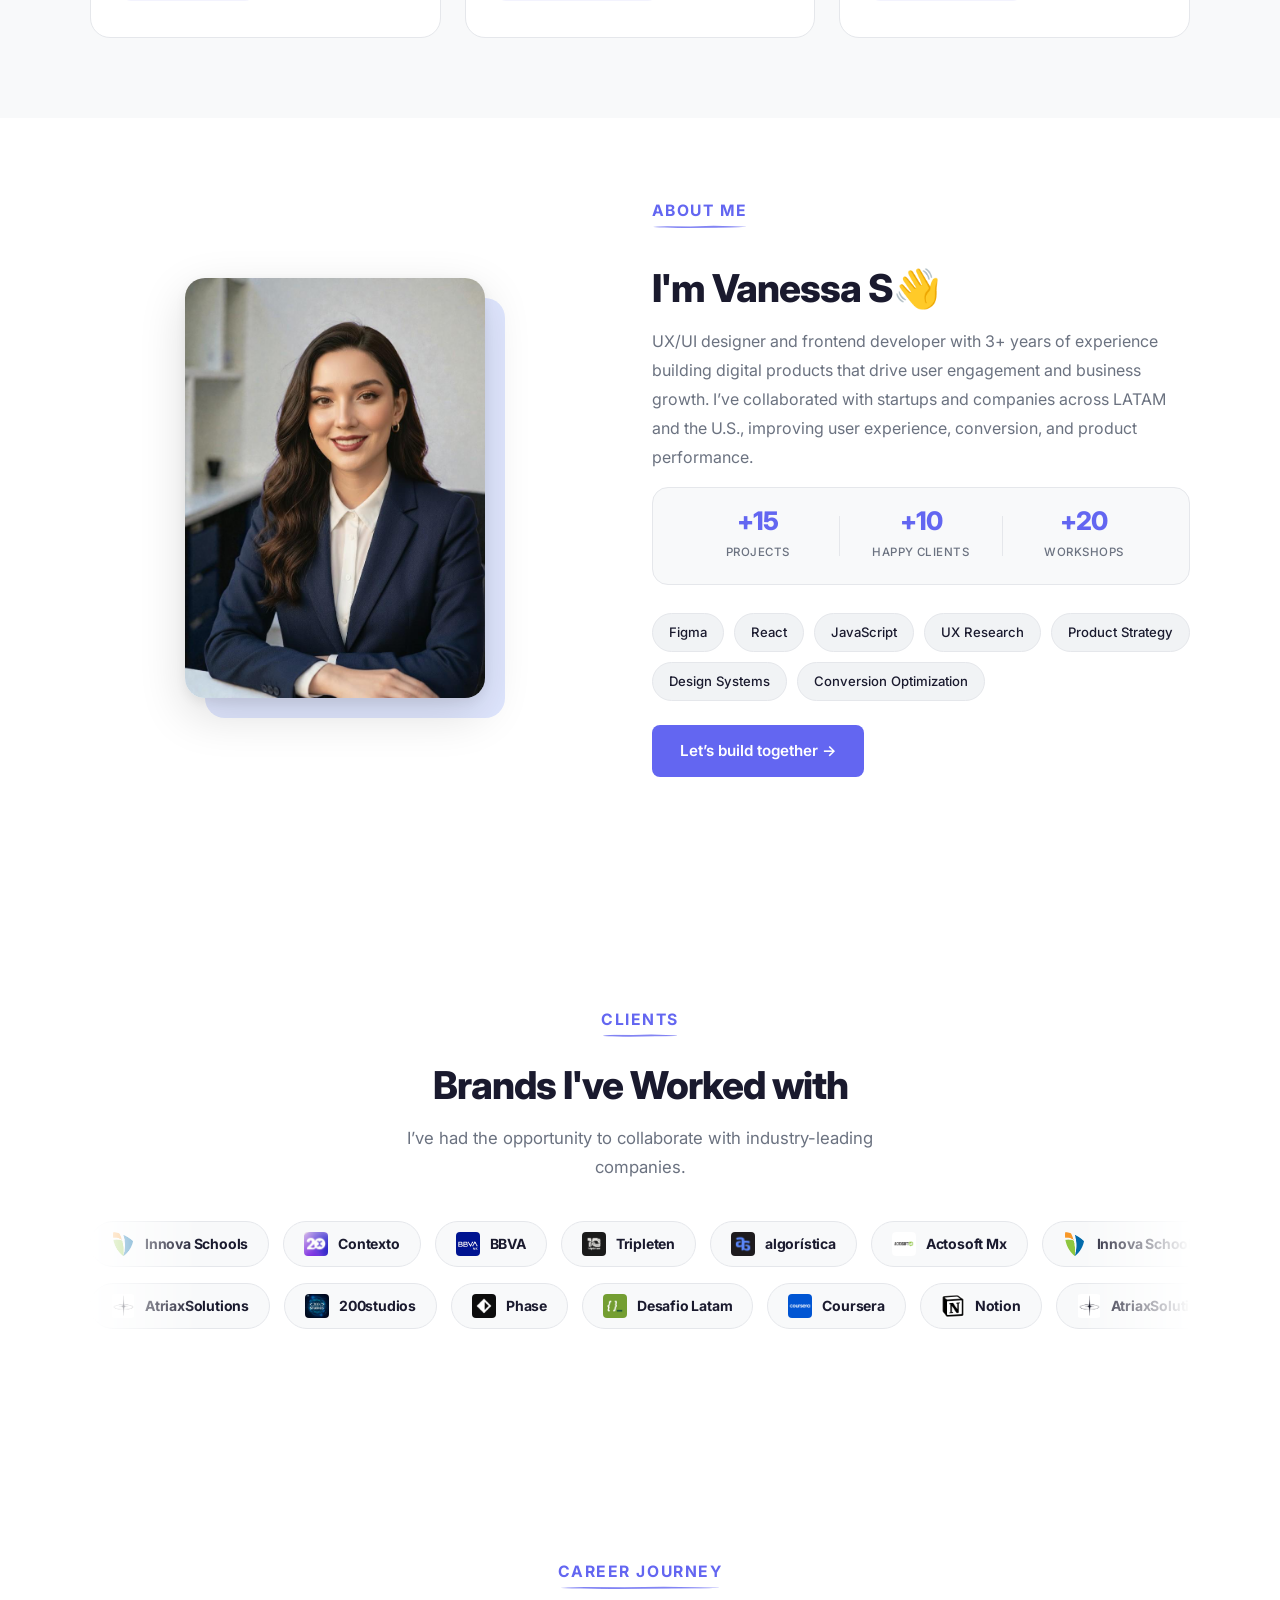
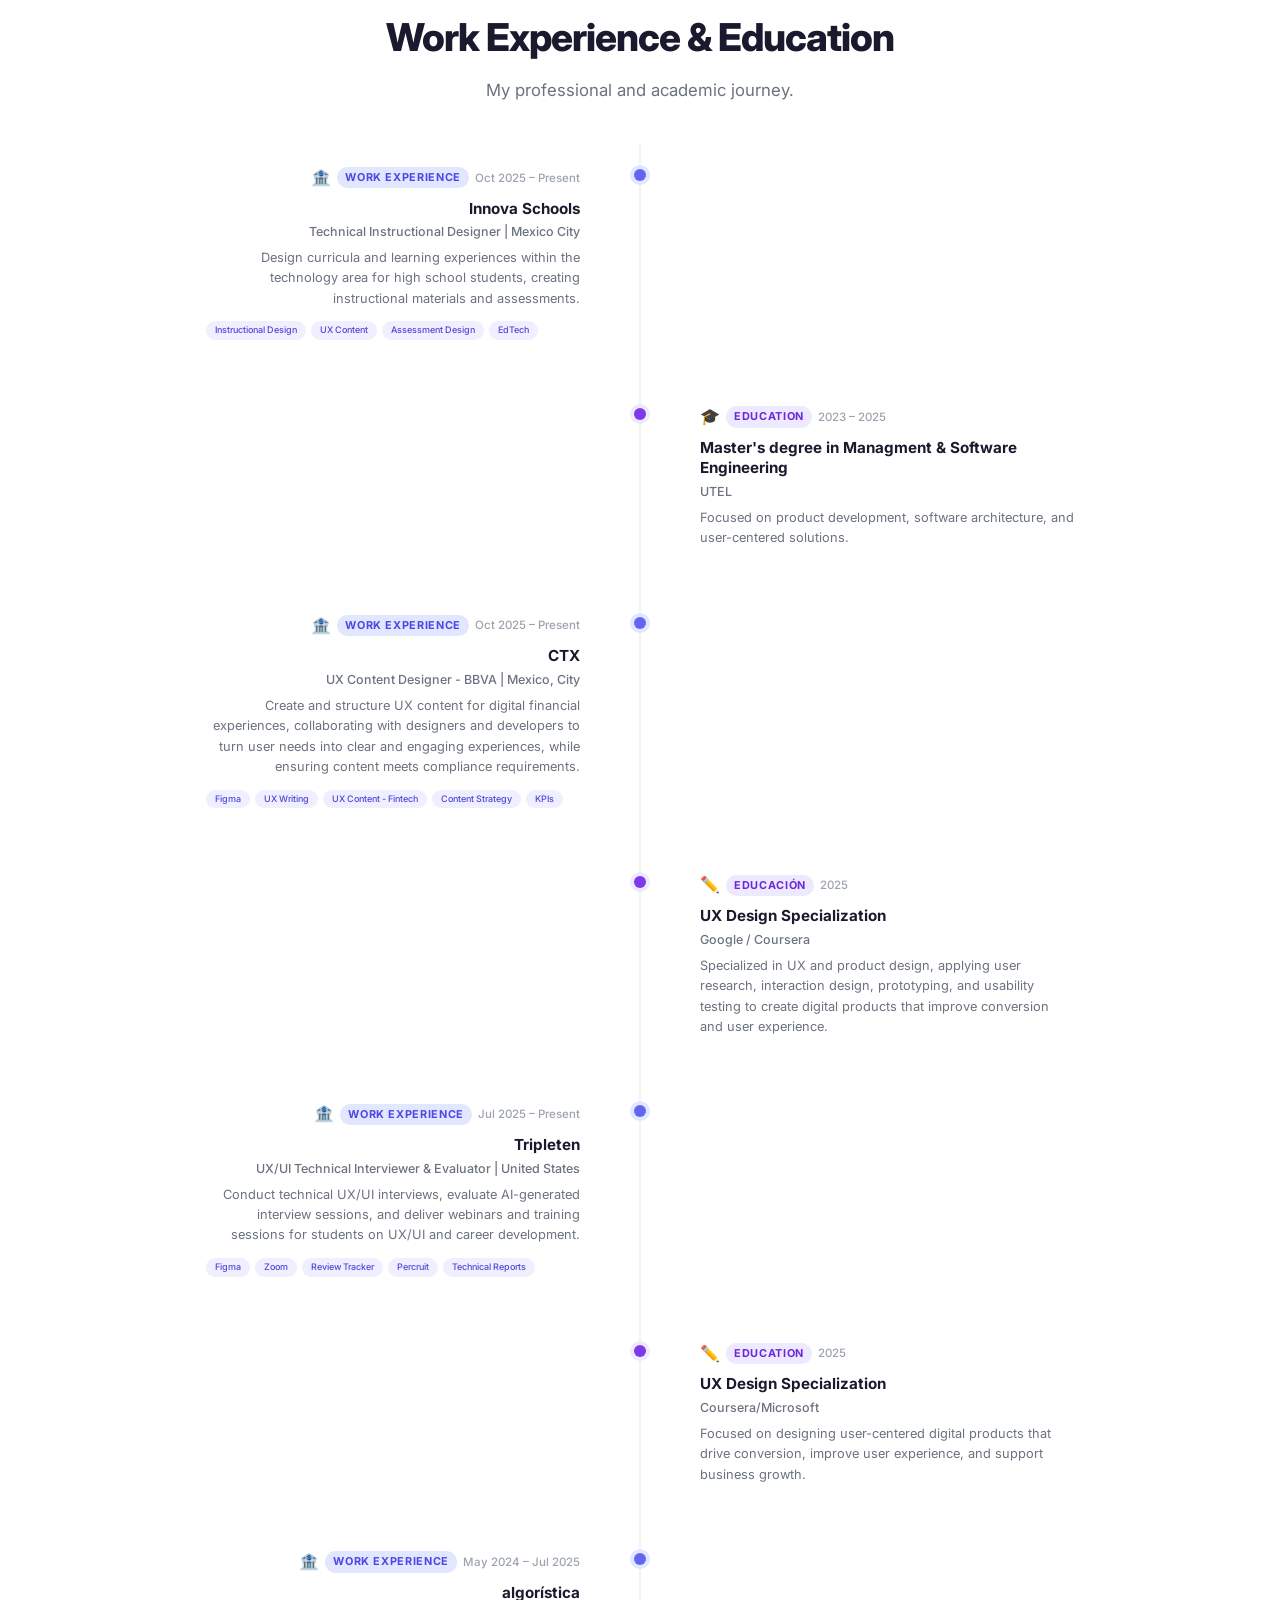
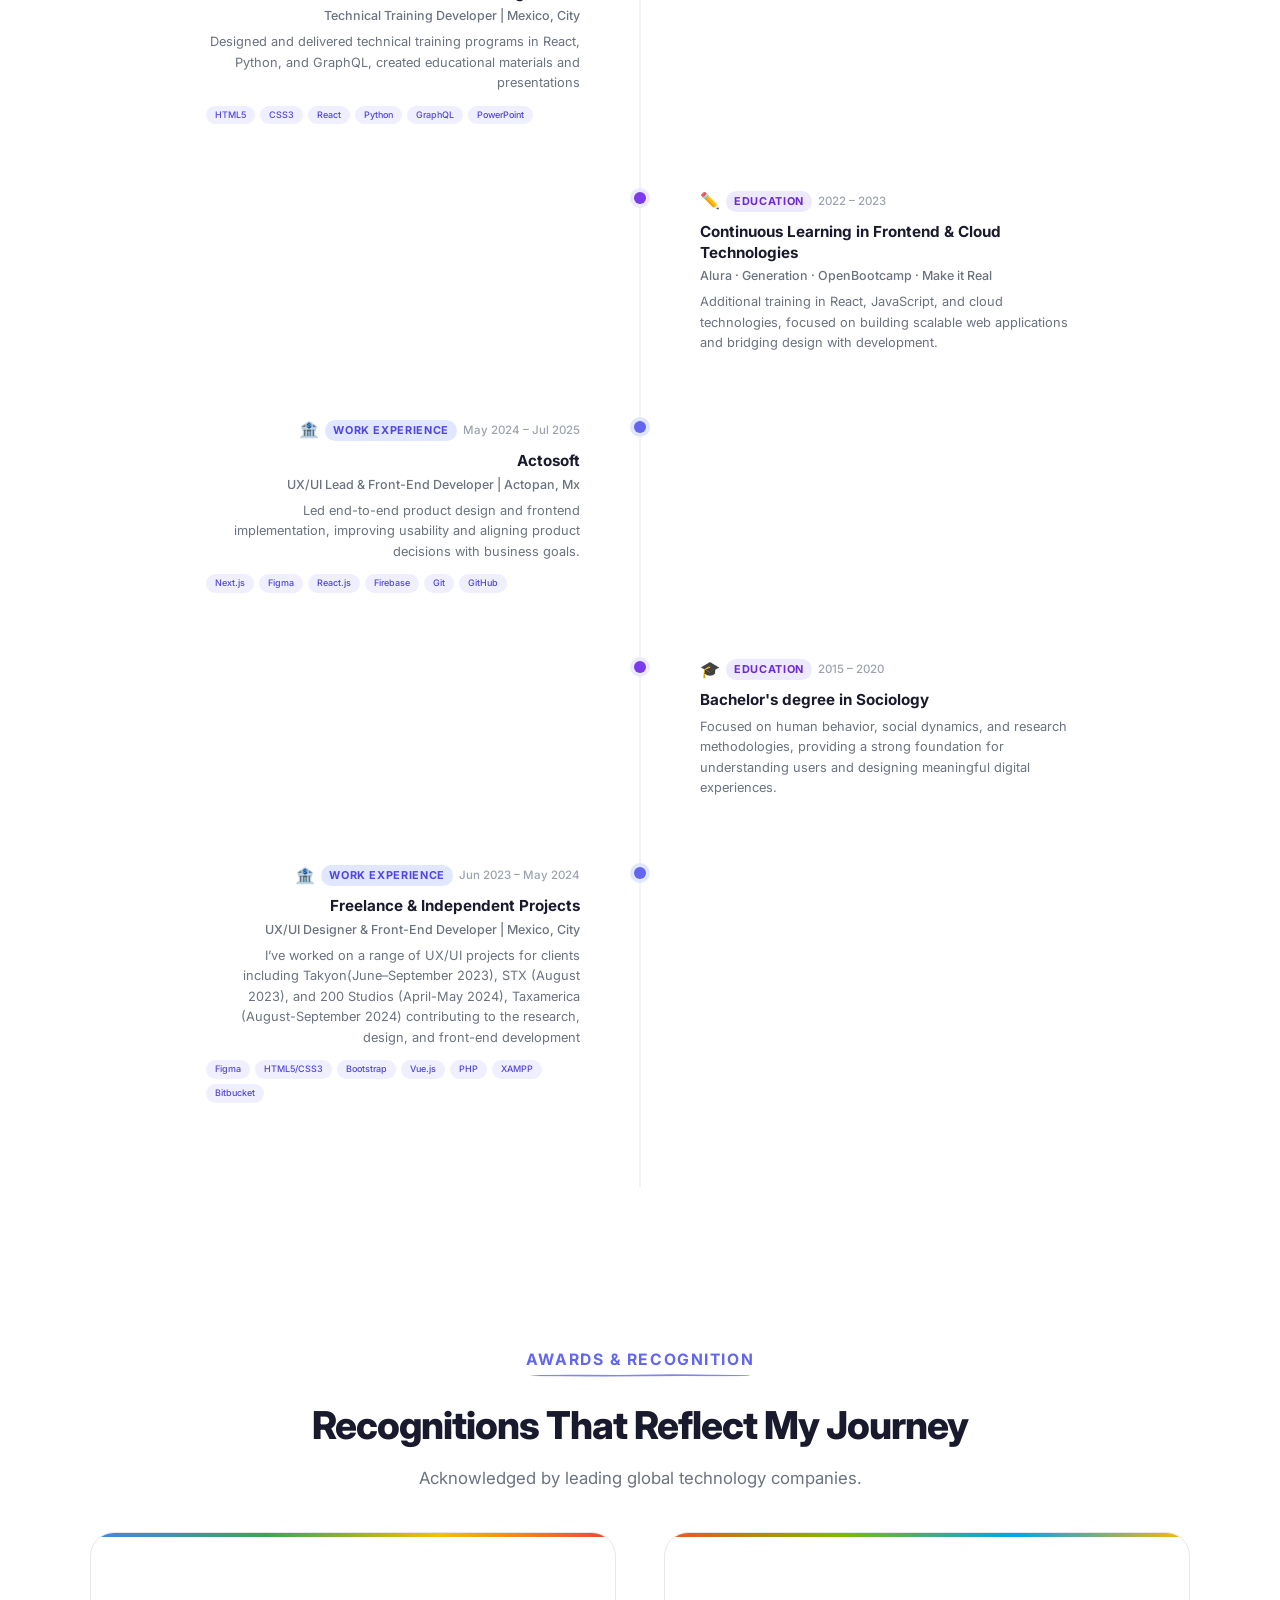
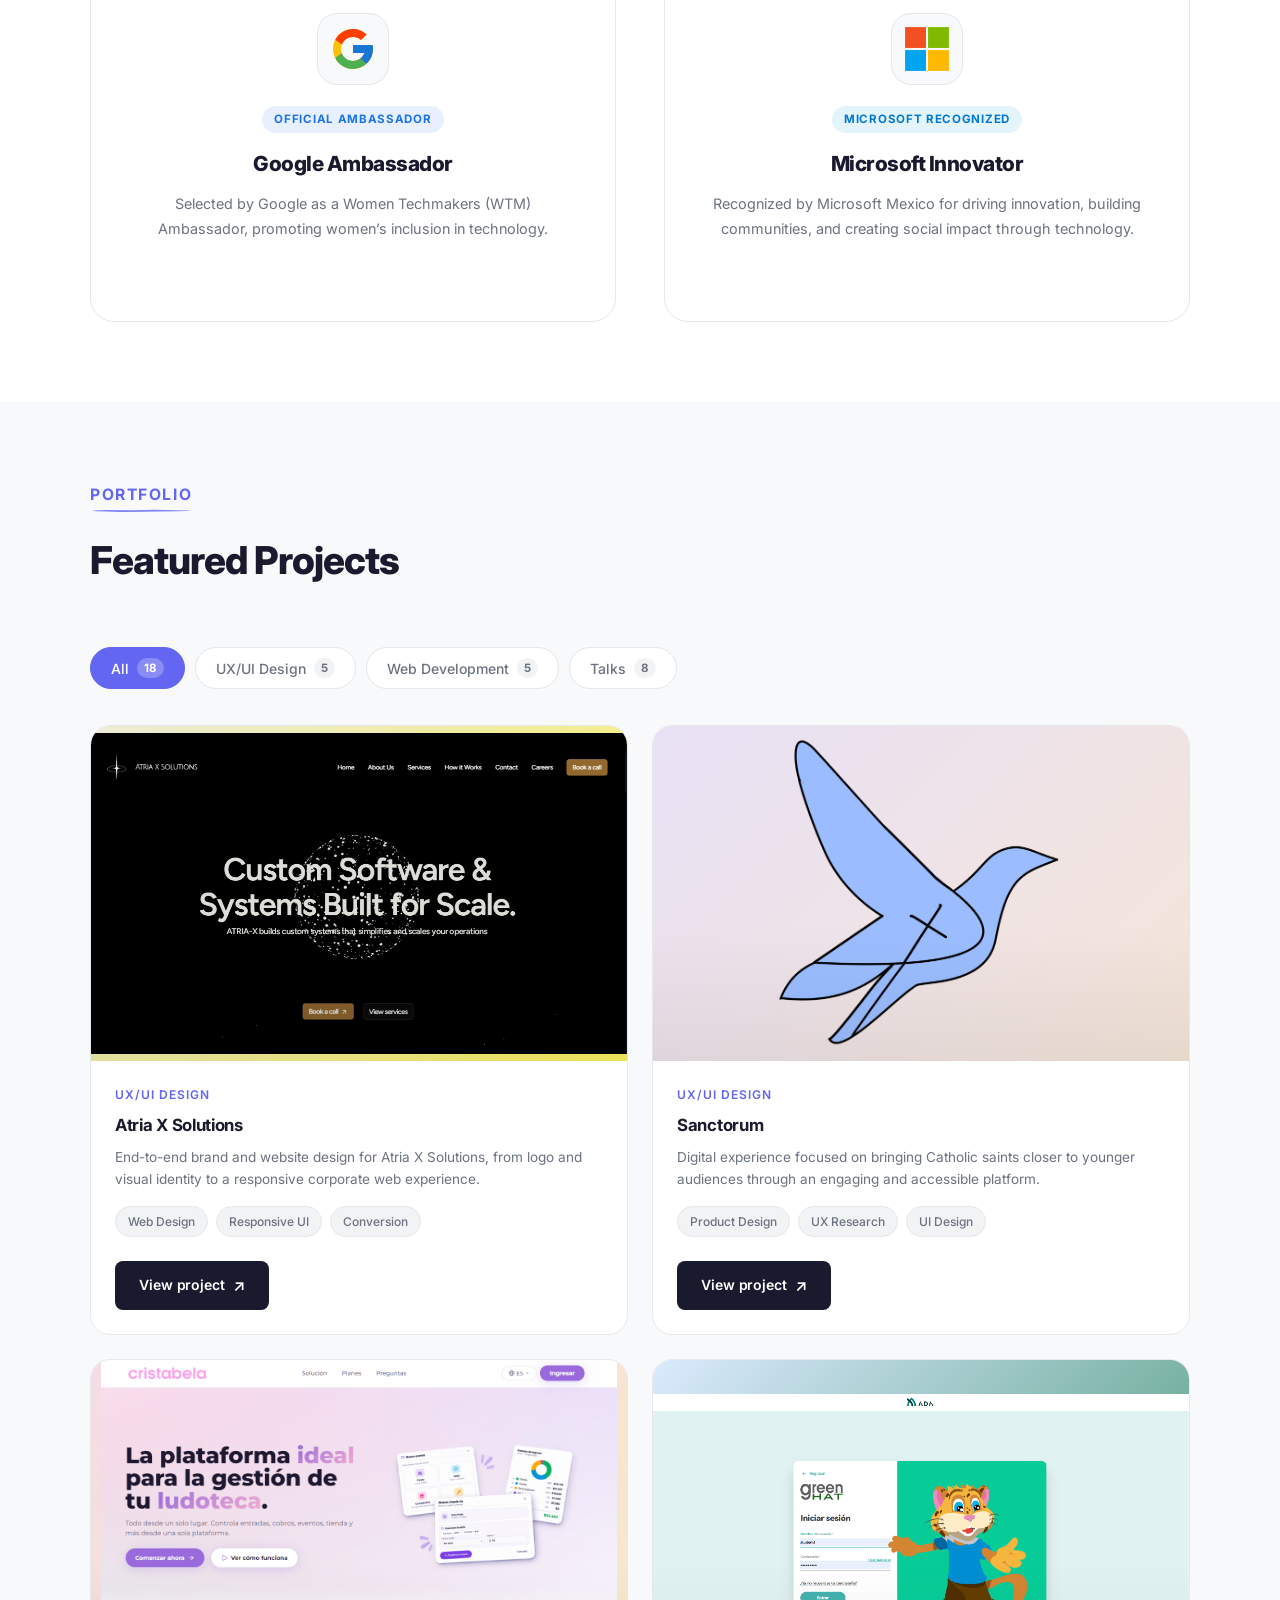
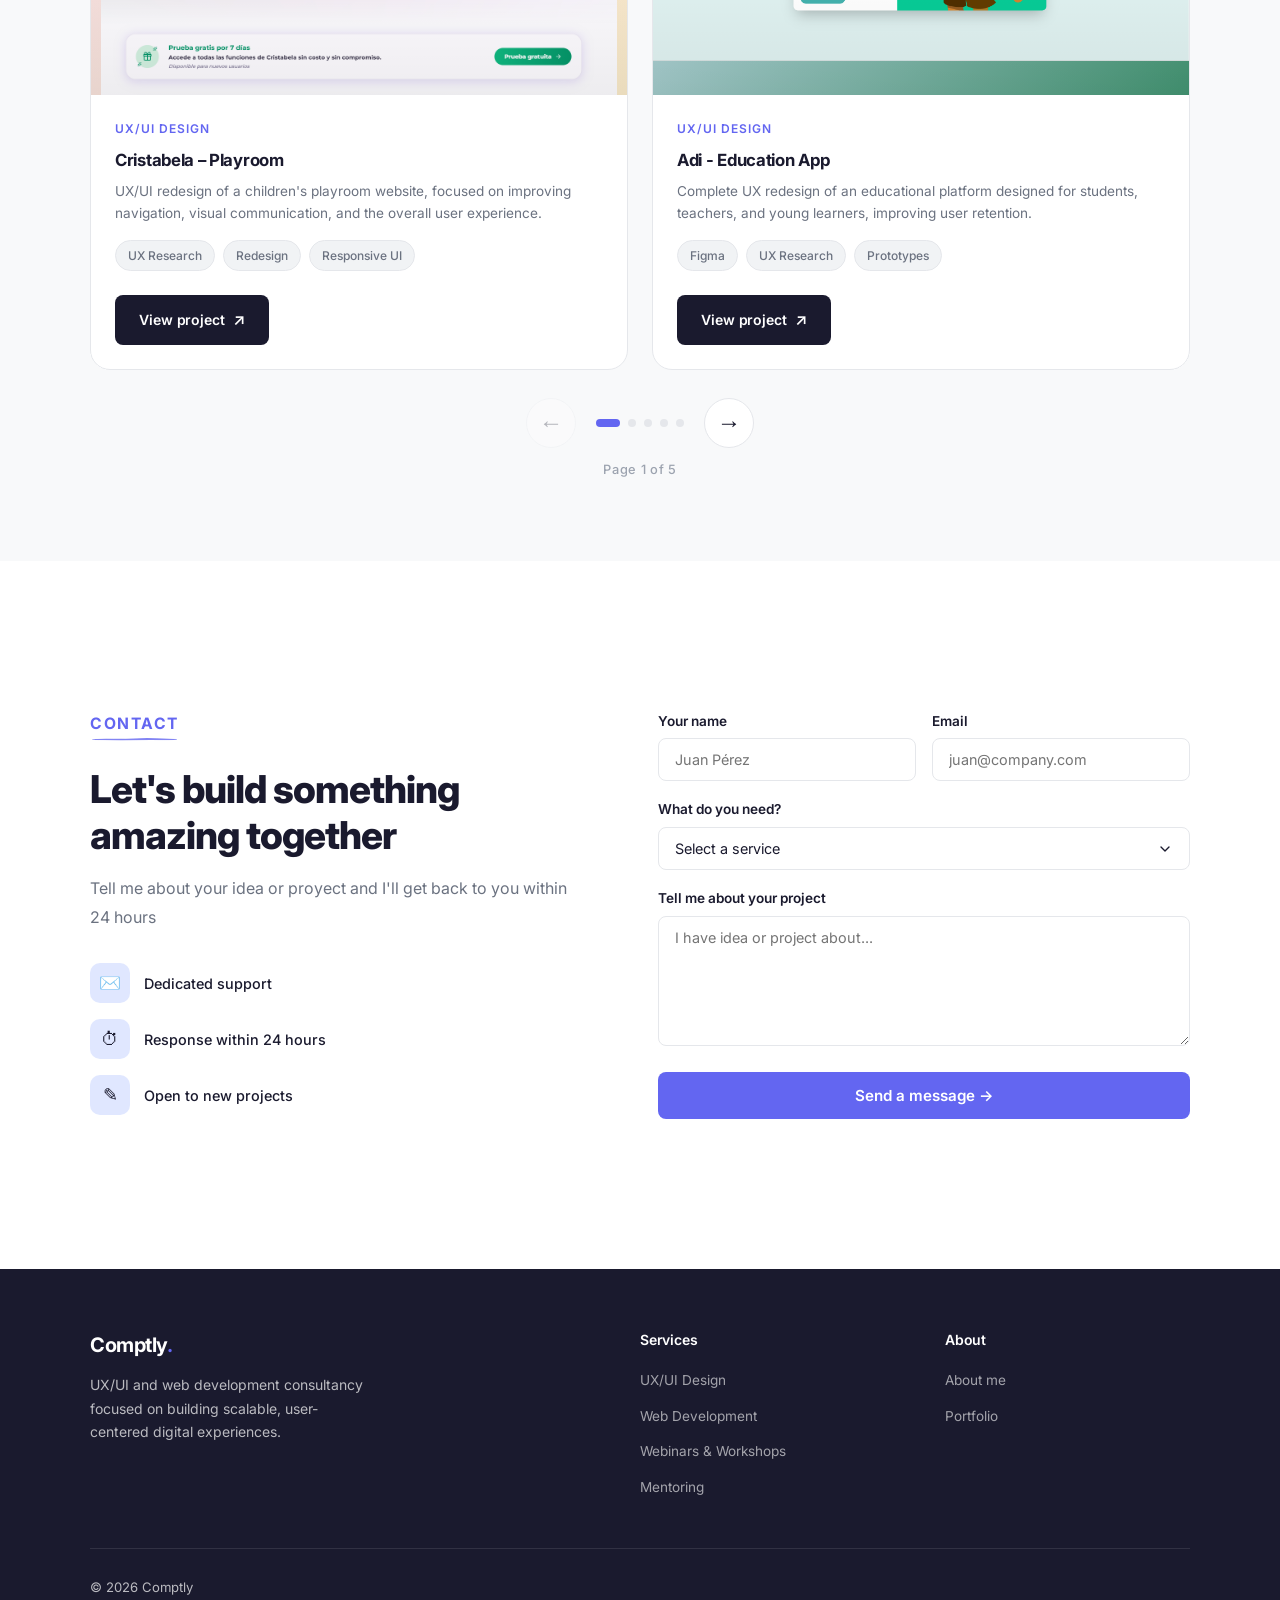
==== commit ef9d7583: "mistake typo" ====
--- a/index.html
+++ b/index.html
@@ -190,7 +190,7 @@
           <div class="section-label">About me</div>
           <h2 class="section-title">I'm Vanessa S👋</h2>
           <p class="about-bio">
-            UX/UI designer and frontend developer with 4+ years of experience building digital products that drive user
+            UX/UI designer and frontend developer with 3+ years of experience building digital products that drive user
             engagement and business growth.
             I’ve collaborated with startups and companies across LATAM and the U.S., improving user experience,
             conversion, and product performance.
